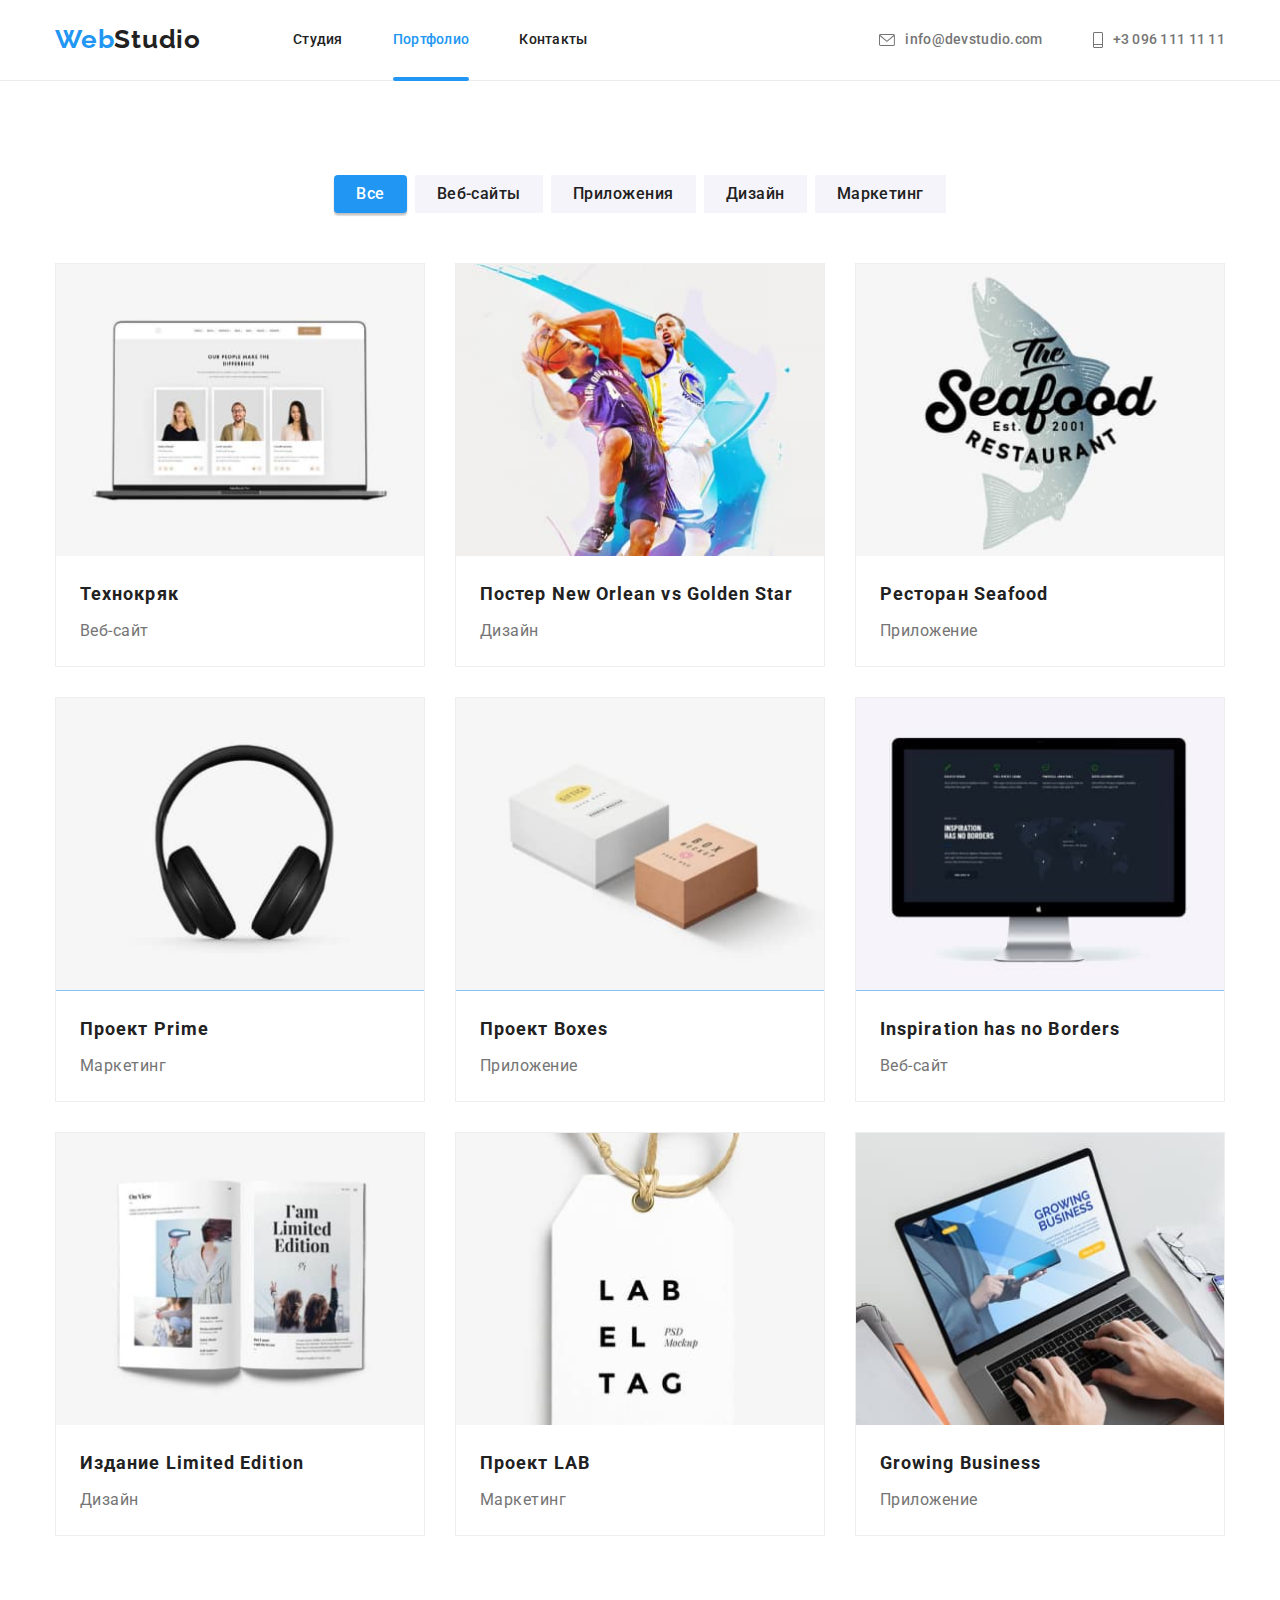
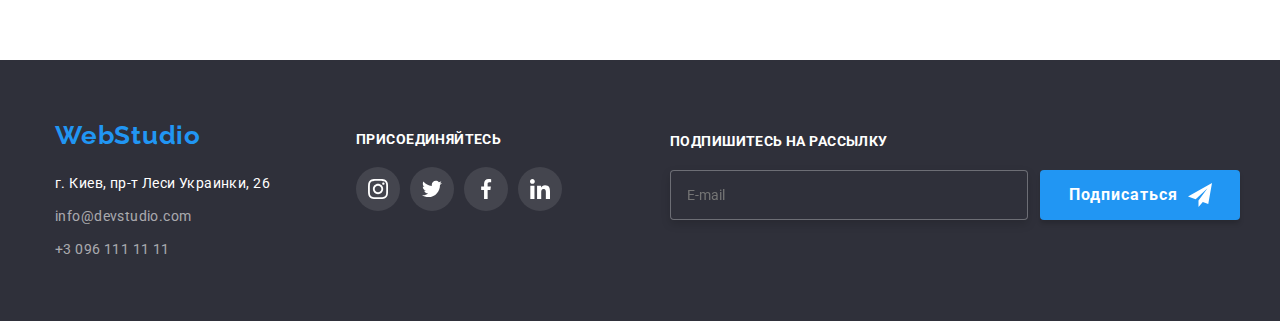
==== portfolio.html @ 8d097e96 "правки дз" ====
<!DOCTYPE html>
<html lang="ru">
  <head>
    <meta charset="UTF-8" />
    <meta name="viewport" content="width=device-width, initial-scale=1.0" />
    <title>Document</title>
    <link rel="stylesheet" href="./css/main.min.css" />
    <link
      rel="stylesheet"
      href="https://cdnjs.cloudflare.com/ajax/libs/modern-normalize/1.0.0/modern-normalize.min.css"
    />
    <link rel="preconnect" href="https://fonts.gstatic.com" />
    <link
      href="https://fonts.googleapis.com/css2?family=Raleway:wght@700&family=Roboto:wght@400;500;700;900&display=swap"
      rel="stylesheet"
    />
  </head>

  <body>
    <header class="header-portfolio">
      <div class="container">
        <nav class="navigation-portfolio">
          <a href="#" class="logo">Web<span class="logo-list">Studio</span></a>
          <ul class="main-nav">
            <li class="navigation-list"><a href="./index.html" class="link">Студия</a></li>
            <li class="navigation-list">
              <a href="#" class="link-current link current">Портфолио</a>
            </li>
            <li class="navigation-list"><a href="#" class="link">Контакты</a></li>
          </ul>
        </nav>
        <ul class="address-nav">
          <li class="address-list">
            <a href="mailto:info@example.com" class="mail-link link"
              ><svg class="icon-mail">
                <use href="./images/sprite.svg#icon-mail"></use>
              </svg>
              info@devstudio.com
            </a>
          </li>
          <li>
            <a href="tel:+380991111111" class="nav-link link"
              ><svg class="icon-telefon">
                <use href="./images/sprite.svg#icon-telefon"></use>
              </svg>
              +3 096 111 11 11</a
            >
          </li>
        </ul>
      </div>
    </header>
    <main>
      <section class="menu">
        <div class="container">
          <h1 hidden>навигация</h1>
          <ul class="part">
            <li class="projects-list">
              <button type="button" class="button button-active">Все</button>
            </li>
            <li class="projects-list">
              <button type="button" class="button">Веб-сайты</button>
            </li>
            <li class="projects-list">
              <button type="button" class="button">Приложения</button>
            </li>
            <li class="projects-list">
              <button type="button" class="button">Дизайн</button>
            </li>
            <li class="projects-list">
              <button type="button" class="button">Маркетинг</button>
            </li>
          </ul>
          <h2 hidden>Галерея работ</h2>
          <ul class="list portfolio-items">
            <li class="portfolio-element">
              <a href="#" class="link">
                <div class="project-photo-wrapper">
                  <img src="./images/portfolio/img1.jpg" alt="laptop" width="368" />
                  <div class="overlay">
                    <p class="overlay-title">
                      Технокряк это современная площадка распространения коронавируса. Компании
                      используют эту платформу для цифрового шпионажа и атак на защищённые сервера
                      конкурентов.
                    </p>
                  </div>
                </div>
                <div class="portfolio-cards">
                  <h3 class="menu-title">Технокряк</h3>
                  <p class="text-item">Веб-сайт</p>
                </div>
              </a>
            </li>
            <li class="portfolio-element">
              <a href="#" class="link">
                <div class="project-photo-wrapper">
                  <img src="./images/portfolio/img2.jpg" alt="poster" width="368" />
                  <div class="overlay">
                    <p class="overlay-title">
                      Технокряк это современная площадка распространения коронавируса. Компании
                      используют эту платформу для цифрового шпионажа и атак на защищённые сервера
                      конкурентов.
                    </p>
                  </div>
                </div>
                <div class="portfolio-cards">
                  <h3 class="menu-title">Постер New Orlean vs Golden Star</h3>
                  <p class="text-item">Дизайн</p>
                </div>
              </a>
            </li>
            <li class="portfolio-element">
              <a href="#" class="link">
                <div class="project-photo-wrapper">
                  <img src="./images/portfolio/img3.jpg" alt="restaurant" width="368" />
                  <div class="overlay">
                    <p class="overlay-title">
                      Технокряк это современная площадка распространения коронавируса. Компании
                      используют эту платформу для цифрового шпионажа и атак на защищённые сервера
                      конкурентов.
                    </p>
                  </div>
                </div>
                <div class="portfolio-cards">
                  <h3 class="menu-title">Ресторан Seafood</h3>
                  <p class="text-item">Приложение</p>
                </div>
              </a>
            </li>
            <li class="portfolio-element">
              <a href="#" class="link">
                <div class="project-photo-wrapper">
                  <img src="./images/portfolio/img4.jpg" alt="headphones" width="368" />
                  <div class="overlay">
                    <p class="overlay-title">
                      Технокряк это современная площадка распространения коронавируса. Компании
                      используют эту платформу для цифрового шпионажа и атак на защищённые сервера
                      конкурентов.
                    </p>
                  </div>
                </div>
                <div class="portfolio-cards">
                  <h3 class="menu-title">Проект Prime</h3>
                  <p class="text-item">Маркетинг</p>
                </div>
              </a>
            </li>
            <li class="portfolio-element">
              <a href="#" class="link">
                <div class="project-photo-wrapper">
                  <img src="./images/portfolio/img5.jpg" alt="packaging" width="368" />
                  <div class="overlay">
                    <p class="overlay-title">
                      Технокряк это современная площадка распространения коронавируса. Компании
                      используют эту платформу для цифрового шпионажа и атак на защищённые сервера
                      конкурентов.
                    </p>
                  </div>
                </div>
                <div class="portfolio-cards">
                  <h3 class="menu-title">Проект Boxes</h3>
                  <p class="text-item">Приложение</p>
                </div>
              </a>
            </li>
            <li class="portfolio-element">
              <a href="#" class="link">
                <div class="project-photo-wrapper">
                  <img src="./images/portfolio/img6.jpg" alt="monitor" width="368" />
                  <div class="overlay">
                    <p class="overlay-title">
                      Технокряк это современная площадка распространения коронавируса. Компании
                      используют эту платформу для цифрового шпионажа и атак на защищённые сервера
                      конкурентов.
                    </p>
                  </div>
                </div>
                <div class="portfolio-cards">
                  <h3 class="menu-title">Inspiration has no Borders</h3>
                  <p class="text-item">Веб-сайт</p>
                </div>
              </a>
            </li>
            <li class="portfolio-element">
              <a href="#" class="link">
                <div class="project-photo-wrapper">
                  <img src="./images/portfolio/img7.jpg" alt="Publication" width="368" />
                  <div class="overlay">
                    <p class="overlay-title">
                      Технокряк это современная площадка распространения коронавируса. Компании
                      используют эту платформу для цифрового шпионажа и атак на защищённые сервера
                      конкурентов.
                    </p>
                  </div>
                </div>
                <div class="portfolio-cards">
                  <h3 class="menu-title">Издание Limited Edition</h3>
                  <p class="text-item">Дизайн</p>
                </div>
              </a>
            </li>
            <li class="portfolio-element">
              <a href="#" class="link">
                <div class="project-photo-wrapper">
                  <img src="./images/portfolio/img8.jpg" alt="project" width="368" />
                  <div class="overlay">
                    <p class="overlay-title">
                      Технокряк это современная площадка распространения коронавируса. Компании
                      используют эту платформу для цифрового шпионажа и атак на защищённые сервера
                      конкурентов.
                    </p>
                  </div>
                </div>
                <div class="portfolio-cards">
                  <h3 class="menu-title">Проект LAB</h3>
                  <p class="text-item">Маркетинг</p>
                </div>
              </a>
            </li>
            <li class="portfolio-element">
              <a href="#" class="link">
                <div class="project-photo-wrapper">
                  <img src="./images/portfolio/img9.jpg" alt="tablet" width="368" />
                  <div class="overlay">
                    <p class="overlay-title">
                      Технокряк это современная площадка распространения коронавируса. Компании
                      используют эту платформу для цифрового шпионажа и атак на защищённые сервера
                      конкурентов.
                    </p>
                  </div>
                </div>
                <div class="portfolio-cards">
                  <h3 class="menu-title">Growing Business</h3>
                  <p class="text-item">Приложение</p>
                </div>
              </a>
            </li>
          </ul>
        </div>
      </section>
    </main>
    <footer class="footer">
      <div class="container footer-container">
        <div class="footer-wrapper">
          <a href="#" class="footer-logo">Web<span class="logo-item">Studio</span> </a>
          <address>
            <ul class="address">
              <li class="item-address">
                <a href="#" class="address-link">г. Киев, пр-т Леси Украинки, 26</a>
              </li>
              <li class="item-address">
                <a href="mailto:info@example.com" class="link footer-link">info@devstudio.com</a>
              </li>
              <li>
                <a href="tel:+380991111111" class="tel-link link">+3 096 111 11 11</a>
              </li>
            </ul>
          </address>
        </div>
        <div class="footer-join">
          <p class="title">присоединяйтесь</p>
          <ul class="footer-social-links-list">
            <li class="footer-social-links-item">
              <a href="#" class="footer-social-link"
                ><svg class="svg-icon-link">
                  <use href="./images/sprite.svg#icon-instagram"></use>
                </svg>
              </a>
            </li>
            <li class="footer-social-links-item">
              <a href="#" class="footer-social-link"
                ><svg class="svg-icon-link">
                  <use href="./images/sprite.svg#icon-twitter"></use>
                </svg>
              </a>
            </li>
            <li class="footer-social-links-item">
              <a href="#" class="footer-social-link"
                ><svg class="svg-icon-link">
                  <use href="./images/sprite.svg#icon-facebook"></use>
                </svg>
              </a>
            </li>
            <li class="footer-social-links-item">
              <a href="#" class="footer-social-link"
                ><svg class="svg-icon-link">
                  <use href="./images/sprite.svg#icon-linkedin"></use>
                </svg>
              </a>
            </li>
          </ul>
        </div>
        <div class="subscription">
          <p class="subscription-text">Подпишитесь на рассылку</p>
          <form class="subscription-form">
            <input class="subscription-input" type="" name="" placeholder="E-mail" />
            <button class="subscription-button" type="submit">Подписаться</button>
          </form>
        </div>
      </div>
    </footer>
  </body>
</html>
---- css/main.min.css ----
:root{--primary-text-color: #757575;--secondary-text-color: #212121;--main-background-color: #ffffff;--secondary-background-color: #2f303a;--accent-color: #2196f3;--secondary-accent-color: rgba(255, 255, 255, 0.6);--background-color: #f5f4fa;--border-header: #ececec;--border-portfolio: #eeeeee;--cubic: cubic-bezier(0.4, 0, 0.2, 1)}.body{background-color:var(--main-background-color);color:var(--primary-text-color);font-family:Roboto, sans-serif}h1,h2,h3,h4,h5,h6{font-family:Roboto, sans-serif}h1,h2,h3,h4,h5,h6,p{margin:0}ul{list-style:none}ul,ol{margin:0;padding:0}img{display:block}a{text-decoration:none}a,button{cursor:pointer}.header{border-bottom:1px solid var(--border-header)}.header-portfolio{border-bottom:1px solid var(--border-header)}textarea{resize:none}.container{width:1200px;padding-left:15px;padding-right:15px;text-align:center;margin:0 auto}.header{display:block}.logo{color:var(--accent-color);font-family:Raleway, sans-serif;font-style:normal;font-weight:700;font-size:26px;line-height:1.2;letter-spacing:0.03em}.logo{margin-right:92px;padding-top:24px;padding-bottom:24px}.logo-list{color:var(--secondary-text-color)}.logo-list-item{color:var(--main-background-color)}.navigation-list .link{position:relative}.link-current::after{display:block;position:absolute;content:"";width:100%;height:4px;bottom:-1px;left:0;border-radius:2px;background-color:var(--accent-color);transition:background-color 250ms var(--cubic)}.site-nav,.main-nav,.navigation,.navigation-portfolio,.header .container,.header-portfolio .container{display:flex;align-items:center}.nav-link{display:flex;align-items:center;padding-top:32px;padding-bottom:32px}.navigation-list{display:flex;align-items:center}.navigation-list:not(:last-child){margin-right:50px}.address-list{margin-right:50px}.mail-link{display:flex;align-items:center;padding-top:32px;padding-bottom:32px}.icon-mail{width:16px;height:12px;margin-right:10px;fill:currentColor}.icon-telefon{align-items:flex-start;width:10px;height:16px;margin-right:10px;fill:currentColor}.site-nav .link{display:block;color:var(--secondary-text-color);font-family:Roboto, sans-serif;font-style:normal;font-weight:500;font-size:14px;line-height:1.14;letter-spacing:0.02em;padding-top:32px;padding-bottom:32px;transition:color 250ms var(--cubic)}.site-nav .link:hover,.site-nav .link:focus,.site-nav .link.current{color:var(--accent-color)}.navigation-list{height:16px}.address-nav{display:flex;align-items:center;margin-left:auto}.address-nav .link{color:var(--primary-text-color);font-family:Roboto, sans-serif;font-style:normal;font-weight:500;font-size:14px;line-height:1.14;letter-spacing:0.02em;transition:color 250ms var(--cubic)}.address-nav .link:hover,.address-nav .link:focus{color:var(--accent-color)}.main-nav .link{display:block;color:var(--secondary-text-color);font-family:Roboto, sans-serif;font-style:normal;font-weight:500;font-size:14px;line-height:1.14;letter-spacing:0.02em;padding-top:32px;padding-bottom:32px;transition:color 250ms var(--cubic)}.main-nav .link:hover,.main-nav .link:focus,.main-nav .link.current{color:var(--accent-color)}.hero{background-color:var(--secondary-background-color);background-image:linear-gradient(rgba(47,48,58,0.4), rgba(47,48,58,0.4)),url("../images/foto4.jpg");background-position:center;max-width:1600px;text-align:center;margin-left:auto;margin-right:auto;padding-top:200px;padding-bottom:200px}.hero-container{min-width:696px;margin-left:auto;margin-right:auto}.hero-title{color:var(--main-background-color);font-family:Roboto, sans-serif;font-style:normal;width:696px;height:120px;font-weight:900;font-size:44px;line-height:1.36;text-align:center;letter-spacing:0.06em;text-transform:uppercase;margin-top:0;margin-bottom:30px;margin-left:auto;margin-right:auto}.hero-button{background-color:var(--accent-color);color:var(--main-background-color);cursor:pointer;font-family:Roboto, sans-serif;font-style:normal;font-weight:700;font-size:16px;line-height:1.87;border-radius:4px;border-color:transparent;text-align:center;letter-spacing:0.06em;min-width:200px;padding:10px 32px}.hero-button:focus,.hero-button:hover{box-shadow:0px 4px 4px rgba(0,0,0,0.15);border-radius:4px}.backdrop{position:fixed;top:0;left:0;width:100%;height:100%;background-color:rgba(0,0,0,0.2);opacity:1;transition:opacity 250ms var(--cubic)}.backdrop.is-hidden{opacity:0;pointer-events:none}.backdrop.is-hidden.modal{transform:translate(-50%, -50%) scale(1.3)}.modal{padding:40px;position:absolute;top:50%;left:50%;transform:translate(-50%, -50%);min-width:528px;min-height:581px;background:var(--main-background-color);box-shadow:0px 1px 3px rgba(0,0,0,0.12),0px 1px 1px rgba(0,0,0,0.14),0px 2px 1px rgba(0,0,0,0.2);border-radius:4px}.modal-close{position:absolute;top:8px;right:8px;display:flex;align-items:center;justify-content:center;width:30px;height:30px;padding:0;background:var(--main-background-color);border-radius:50%;border:1px solid rgba(0,0,0,0.1);cursor:pointer;color:#000000}.icon-close{font-size:11px;height:100%;fill:currentColor;transition-duration:250ms;transition-timing-function:var(--cubic)}.icon-close:hover,.icon-close:focus{fill:var(--accent-color)}.section{background-color:var(--main-background-color)}.container-title{display:flex;text-align:left}.container-title>li:not(:last-child){margin-right:30px}.section-work{color:var(--secondary-text-color);font-family:Roboto, sans-serif;font-style:normal;font-weight:700;font-size:36px;line-height:1.16;text-align:center;letter-spacing:0.03em;padding-top:94px;padding-bottom:94px}.container-list-item::before{display:block;content:"";background-repeat:no-repeat;background-position:center;background-size:contain;border-radius:4px;height:120px;margin-bottom:30px;background-color:#f5f4fa}.icon-antenna::before{background-image:url("../images/svg-images/antenna.svg");background-size:70px 70px}.icon-clock::before{background-image:url("../images/svg-images/clock.svg");background-size:70px 70px}.icon-laptop::before{background-image:url("../images/svg-images/laptop.svg");background-size:70px 70px}.icon-astronaut::before{background-image:url("../images/svg-images/astronaut.svg");background-size:70px 70px}.section-title{color:var(--secondary-text-color);font-family:Roboto, sans-serif;font-style:normal;font-weight:700;font-size:14px;line-height:1.15;letter-spacing:0.03em;text-transform:uppercase;margin-bottom:10px;width:270px}.section-text{color:var(--primary-text-color);font-family:Roboto, sans-serif;font-style:normal;font-weight:400;font-size:14px;line-height:1.72;letter-spacing:0.03em;width:270px}.section-images{padding-bottom:94px}.images-title{color:var(--secondary-text-color);font-family:Roboto, sans-serif;font-style:normal;font-weight:700;font-size:36px;line-height:1.2;text-align:center;letter-spacing:0.03em;margin-bottom:50px}.wrapper-pictures{position:relative}.wrapper-list{display:flex;position:absolute;justify-content:center;align-items:center;bottom:0;left:0;width:100%;height:70px;background-color:rgba(47,48,58,0.8)}.wrapper-text{font-weight:700;font-size:14px;line-height:1.14;letter-spacing:0.03em;text-transform:uppercase;color:var(--main-background-color)}.section-team{background-color:var(--background-color);padding-top:94px;padding-bottom:94px}.cards{padding-top:30px;padding-bottom:30px;padding-left:30px;padding-right:30px;background-color:var(--main-background-color)}.social-links-list{display:flex;justify-content:center;flex-wrap:wrap;margin-right:-10px}.social-links-item{margin-right:10px;width:44px;height:44px}.social-link{display:flex;justify-content:center;align-items:center;width:100%;height:100%;border-radius:50%;transition:background-color 250ms var(--cubic),fill 250ms var(--cubic),color 250ms var(--cubic)}.section-team .social-link{fill:#afb1b8;background-color:var(--main-background-color)}.svg-icon-link{width:20px;height:20px}.social-link:focus,.social-link:hover{fill:white;background-color:var(--accent-color)}.container-list,.container-list-team{display:flex}.container-list>li:not(:last-child){margin-right:30px}.section-name{color:var(--secondary-text-color);font-family:Roboto, sans-serif;font-style:normal;font-weight:500;font-size:16px;line-height:1.18;letter-spacing:0.03em;margin-top:0;margin-bottom:10px}.specialisation{color:var(--primary-text-color);font-family:Roboto, sans-serif;font-style:normal;font-weight:400;font-size:16px;line-height:1.19;letter-spacing:0.03em;margin-bottom:16px}.team-items{box-shadow:0 1px 3px rgba(0,0,0,0.12),0 1px 1px rgba(0,0,0,0.14),0 2px 1px rgba(0,0,0,0.2);border-radius:0 0 6px 6px;background-color:var(--title-color)}.team-items:not(:last-child){margin-right:30px}.team-foto{display:block}.customers{display:block;padding:94px 0}.clients-container{width:1200px;margin:0 auto;padding:0 15px;text-align:center}.clients{display:flex;margin-right:calc(-1 * 30px);align-items:center;justify-content:center}.clients-item{display:flex;align-items:center;width:calc(100% / 6 - 30px);margin-right:30px;color:var(--primary-text-color);width:170px;height:90px}.clients-icon-link{display:flex;justify-content:center;align-items:center;width:100%;height:100%;color:#afb1b8;border:1px solid #afb1b8;border-radius:4px;fill:currentColor;transition:color 250ms var(--cubic),border 250ms var(--cubic)}.clients-icon-link:hover,.clients-icon-link:focus{color:var(--accent-color);border:1px solid var(--accent-color)}.clients-icon-ya-co{width:44px;height:49px}.clients-icon-COMPANY{width:40px;height:52px}.clients-icon-company{width:41px;height:42px}.clients-icon-foster-peters{width:79px;height:42px}.clients-icon-brand{width:59px;height:47px}.clients-icon-tag-line{width:88px;height:45px}.footer{background-color:var(--secondary-background-color);color:var(--main-background-color);font-family:Roboto, sans-serif;font-style:normal;font-weight:400;font-size:14px;line-height:1.72;letter-spacing:0.03em;padding-top:60px;padding-bottom:60px}.footer-container{position:relative;display:flex;align-items:baseline}.footer-logo{color:var(--accent-color);font-family:Raleway, sans-serif;font-style:normal;font-weight:700;font-size:26px;line-height:1.2;letter-spacing:0.03em}.footer-wrapper{width:231px;margin-right:70px;text-align:left}.footer-logo{display:inline-block;margin-bottom:20px}.item-address{margin-bottom:9px}.address{display:block}.address .link{color:var(--secondary-accent-color);font-family:Roboto, sans-serif;font-style:normal;font-weight:400;font-size:14px;line-height:1.72;letter-spacing:0.03em;transition:color 250ms var(--cubic)}.address .link:hover,.address .link:focus{color:var(--accent-color)}.address-link{color:var(--main-background-color);font-family:Roboto, sans-serif;font-style:normal;font-weight:400;font-size:14px;line-height:1.72;letter-spacing:0.03em;margin-bottom:9px;transition:color 250ms var(--cubic)}.address-link:hover,.address-link:focus{color:var(--accent-color)}.footer-join{width:206px;height:80px;display:block;text-align:left}.title{font-family:Roboto;font-style:normal;font-weight:700;font-size:14px;line-height:1.15;letter-spacing:0.03em;text-transform:uppercase;margin-bottom:20px}.footer-social-links-list{display:flex;justify-content:center;flex-wrap:wrap;margin-right:-10px}.footer-social-links-item{width:44px;height:44px;margin-right:10px}.footer-social-link{display:flex;justify-content:center;align-items:center;width:100%;height:100%;border-radius:50%;fill:white;background:rgba(255,255,255,0.1);transition:background-color 250ms var(--cubic),fill 250ms var(--cubic),color 250ms var(--cubic)}.footer-social-link:focus,.footer-social-link:hover{background:var(--accent-color)}.form{width:448px;height:342px;margin-left:auto;margin-right:auto}.form-data{font-family:Roboto;font-style:normal;font-weight:700;font-size:20px;line-height:1.15;text-align:center;letter-spacing:0.03em;margin-top:0px;margin-bottom:12px}.form-field{display:block;position:relative;margin-bottom:10px;display:flex;flex-direction:column}.form-field label{font-family:Roboto;font-style:normal;font-weight:400;font-size:12px;line-height:1.17;letter-spacing:0.01em;margin-bottom:4px}.form-field input{width:448px;height:40px;border:1px solid rgba(33,33,33,0.2);box-sizing:border-box;border-radius:4px;align-items:center;padding:1px 2px 1px 42px;transition-duration:250ms;transition-timing-function:var(--cubic)}.form-field textarea{width:448px;height:120px;padding:12px 16px;border:1px solid rgba(33,33,33,0.2);box-sizing:border-box;border-radius:4px;transition-duration:250ms;transition-timing-function:var(--cubic)}.form-comment{margin-bottom:20px}.form-icon{display:block;position:absolute;left:12px;bottom:11px;fill:var(--secondary-text-color);transition-duration:250ms;transition-timing-function:var(--cubic)}.form-input:focus ~ .form-icon{fill:var(--accent-color)}.form-input:focus{box-sizing:border-box;border-radius:4px;outline:none;border-color:var(--accent-color)}.textarea:focus{outline:none;border-color:var(--accent-color);box-sizing:border-box;border-radius:4px}.checkbox{display:flex;align-items:center;justify-content:center;margin-bottom:30px;font-family:Roboto;font-style:normal;font-weight:normal;font-size:14px;line-height:1.72;letter-spacing:0.03em}.checkbox input{margin-right:8px;position:absolute;clip:rect(1px, 1px, 1px, 1px);padding:0;border:0;height:1px;width:1px;overflow:hidden}.placeholder{font-family:Roboto;font-style:normal;font-weight:400;font-size:12px;line-height:1.17;letter-spacing:0.01em;color:rgba(117,117,117,0.5)}.submitting-form{display:block;margin:0 auto;align-items:center;text-align:center;width:200px;height:50px;font-family:Roboto;font-style:normal;font-weight:700;font-size:16px;line-height:1.9;letter-spacing:0.06em;color:var(--main-background-color);background:var(--accent-color);box-shadow:0px 4px 4px rgba(0,0,0,0.15);border-radius:4px;border:none}.checkbox-accent{text-decoration-line:underline;text-decoration-skip-ink:none;color:var(--accent-color)}.label{display:block;align-items:center}.checkbox-icon{display:inline-block;width:16px;height:15px;margin-right:7px;border:2px solid var(--secondary-text-color);border-radius:2px;transition-duration:250ms;transition-timing-function:var(--cubic)}.checkbox-icon:hover{border:2px solid var(--accent-color)}.checkbox-input:checked+.checkbox-icon{background-color:var(--accent-color);background-image:url(../images/check.svg);border:2px solid var(--accent-color);background-size:contain;background-origin:border-box;transition-duration:250ms;transition-timing-function:var(--cubic)}.checkbox-input:checked+.checkbox-icon ~ .label{display:inline-flex;align-items:center}.checkbox-text{font-family:Roboto;font-style:normal;font-weight:400;font-size:14px;line-height:1.71;letter-spacing:0.03em;color:var(--secondary-text-color)}.subscription{position:absolute;align-items:baseline;text-align:left;top:0;right:0}.subscription-form{display:flex}.subscription-text{margin-top:14px;margin-bottom:20px;font-size:14px;font-weight:700;line-height:1.14;letter-spacing:0.03em;text-transform:uppercase;color:var(--main-background-color)}.subscription-input{width:358px;padding:15px 16px;border:1px solid rgba(255,255,255,0.3);box-sizing:border-box;filter:drop-shadow(0px 4px 4px rgba(0,0,0,0.15));border-radius:4px;background:var(--secondary-background-color);margin-right:12px;outline:none;color:var(--secondary-accent-color)}.subscription-button{display:flex;align-items:center;justify-content:center;min-width:200px;height:50px;padding:10px 28px 10px 29px;background:var(--accent-color);box-shadow:0px 4px 4px rgba(0,0,0,0.15);border-radius:4px;border-style:none;cursor:pointer;outline:transparent;font-family:inherit;font-weight:700;font-size:16px;line-height:1.87;letter-spacing:0.06em;color:var(--main-background-color);transition:background 250ms var(--cubic)}.subscription-button::after{display:inline-block;content:"";margin-left:10px;width:24px;height:24px;background-image:url(../images/send.svg);background-repeat:no-repeat;background-position:center;background-size:cover}:root{--primary-text-color: #757575;--secondary-text-color: #212121;--main-background-color: #ffffff;--secondary-background-color: #2f303a;--accent-color: #2196f3;--secondary-accent-color: rgba(255, 255, 255, 0.6);--background-color: #f5f4fa;--border-header: #ececec;--border-portfolio: #eeeeee;--cubic: cubic-bezier(0.4, 0, 0.2, 1)}.body{background-color:var(--main-background-color);color:var(--primary-text-color);font-family:Roboto, sans-serif}h1,h2,h3,h4,h5,h6{font-family:Roboto, sans-serif}h1,h2,h3,h4,h5,h6,p{margin:0}ul{list-style:none}ul,ol{margin:0;padding:0}img{display:block}a{text-decoration:none}a,button{cursor:pointer}.header{border-bottom:1px solid var(--border-header)}.header-portfolio{border-bottom:1px solid var(--border-header)}textarea{resize:none}.container{width:1200px;padding-left:15px;padding-right:15px;text-align:center;margin:0 auto}.header{display:block}.logo{color:var(--accent-color);font-family:Raleway, sans-serif;font-style:normal;font-weight:700;font-size:26px;line-height:1.2;letter-spacing:0.03em}.logo{margin-right:92px;padding-top:24px;padding-bottom:24px}.logo-list{color:var(--secondary-text-color)}.logo-list-item{color:var(--main-background-color)}.navigation-list .link{position:relative}.link-current::after{display:block;position:absolute;content:"";width:100%;height:4px;bottom:-1px;left:0;border-radius:2px;background-color:var(--accent-color);transition:background-color 250ms var(--cubic)}.site-nav,.main-nav,.navigation,.navigation-portfolio,.header .container,.header-portfolio .container{display:flex;align-items:center}.nav-link{display:flex;align-items:center;padding-top:32px;padding-bottom:32px}.navigation-list{display:flex;align-items:center}.navigation-list:not(:last-child){margin-right:50px}.address-list{margin-right:50px}.mail-link{display:flex;align-items:center;padding-top:32px;padding-bottom:32px}.icon-mail{width:16px;height:12px;margin-right:10px;fill:currentColor}.icon-telefon{align-items:flex-start;width:10px;height:16px;margin-right:10px;fill:currentColor}.site-nav .link{display:block;color:var(--secondary-text-color);font-family:Roboto, sans-serif;font-style:normal;font-weight:500;font-size:14px;line-height:1.14;letter-spacing:0.02em;padding-top:32px;padding-bottom:32px;transition:color 250ms var(--cubic)}.site-nav .link:hover,.site-nav .link:focus,.site-nav .link.current{color:var(--accent-color)}.navigation-list{height:16px}.address-nav{display:flex;align-items:center;margin-left:auto}.address-nav .link{color:var(--primary-text-color);font-family:Roboto, sans-serif;font-style:normal;font-weight:500;font-size:14px;line-height:1.14;letter-spacing:0.02em;transition:color 250ms var(--cubic)}.address-nav .link:hover,.address-nav .link:focus{color:var(--accent-color)}.main-nav .link{display:block;color:var(--secondary-text-color);font-family:Roboto, sans-serif;font-style:normal;font-weight:500;font-size:14px;line-height:1.14;letter-spacing:0.02em;padding-top:32px;padding-bottom:32px;transition:color 250ms var(--cubic)}.main-nav .link:hover,.main-nav .link:focus,.main-nav .link.current{color:var(--accent-color)}.section-team{background-color:var(--background-color);padding-top:94px;padding-bottom:94px}.cards{padding-top:30px;padding-bottom:30px;padding-left:30px;padding-right:30px;background-color:var(--main-background-color)}.social-links-list{display:flex;justify-content:center;flex-wrap:wrap;margin-right:-10px}.social-links-item{margin-right:10px;width:44px;height:44px}.social-link{display:flex;justify-content:center;align-items:center;width:100%;height:100%;border-radius:50%;transition:background-color 250ms var(--cubic),fill 250ms var(--cubic),color 250ms var(--cubic)}.section-team .social-link{fill:#afb1b8;background-color:var(--main-background-color)}.svg-icon-link{width:20px;height:20px}.social-link:focus,.social-link:hover{fill:white;background-color:var(--accent-color)}.container-list,.container-list-team{display:flex}.container-list>li:not(:last-child){margin-right:30px}.section-name{color:var(--secondary-text-color);font-family:Roboto, sans-serif;font-style:normal;font-weight:500;font-size:16px;line-height:1.18;letter-spacing:0.03em;margin-top:0;margin-bottom:10px}.specialisation{color:var(--primary-text-color);font-family:Roboto, sans-serif;font-style:normal;font-weight:400;font-size:16px;line-height:1.19;letter-spacing:0.03em;margin-bottom:16px}.team-items{box-shadow:0 1px 3px rgba(0,0,0,0.12),0 1px 1px rgba(0,0,0,0.14),0 2px 1px rgba(0,0,0,0.2);border-radius:0 0 6px 6px;background-color:var(--title-color)}.team-items:not(:last-child){margin-right:30px}.team-foto{display:block}.menu{padding-top:94px;padding-bottom:94px}.part{display:flex;justify-content:center;margin-bottom:50px}.part .button{background-color:var(--background-color);color:var(--secondary-text-color);cursor:pointer;font-family:Roboto, sans-serif;font-style:normal;font-weight:500;font-size:16px;line-height:1.62;text-align:center;letter-spacing:0.03em;border:0;padding:6px 22px;align-items:center;height:38px;display:inline-block;transition:color 250ms var(--cubic),background-color 250ms var(--cubic),box-shadow 250ms var(--cubic)}.part .button:hover,.part .button:focus{background-color:var(--accent-color);color:var(--main-background-color);border-radius:4px;box-shadow:0px 3px 1px rgba(0,0,0,0.1),0px 1px 2px rgba(0,0,0,0.08),0px 2px 2px rgba(0,0,0,0.12)}.projects-list>.button-active{color:var(--main-background-color);background-color:var(--accent-color);box-shadow:0px 3px 1px rgba(0,0,0,0.1),0px 1px 2px rgba(0,0,0,0.08),0px 2px 2px rgba(0,0,0,0.12);border-radius:4px}.projects-list:not(:last-child){margin-right:8px}.projects-list:not(:last-child):hover,.projects-list:not(:last-child):focus{box-shadow:0px 1px 1px rgba(0,0,0,0.12),0px 4px 4px rgba(0,0,0,0.06),1px 4px 6px rgba(0,0,0,0.16)}.portfolio-items{display:flex;flex-wrap:wrap}.portfolio-element{margin-right:30px;margin-bottom:30px;width:calc((100% - (2 * 30px)) / 3);border:1px solid var(--border-portfolio);position:relative}.portfolio-element:nth-child(3n){margin-right:0}.portfolio-element>.link{display:block}.portfolio-element>.link:hover,.portfolio-element>.link:focus{box-shadow:0px 1px 1px rgba(0,0,0,0.12),0px 4px 4px rgba(0,0,0,0.06),1px 4px 6px rgba(0,0,0,0.16)}.link{transition:color 250ms var(--cubic)}.portfolio-cards{text-align:left;padding:20px 24px}.menu-title{color:var(--secondary-text-color);font-family:Roboto, sans-serif;font-style:normal;font-weight:700;font-size:18px;line-height:2;letter-spacing:0.06em;margin-bottom:4px}.text-item{color:var(--primary-text-color);font-family:Roboto, sans-serif;font-style:normal;font-weight:400;font-size:16px;line-height:1.87;letter-spacing:0.03em}.project-photo-wrapper{position:relative;overflow:hidden}.overlay{position:absolute;bottom:0;left:0;width:100%;height:100%;margin:0;background:rgba(33,150,243,0.9);padding:63px 24px;transform:translateY(100%);transition:transform 250ms var(--cubic)}.overlay-title{align-items:center;font-family:Roboto;font-style:normal;font-weight:400;font-size:18px;line-height:1.56;letter-spacing:0.03em;color:var(--main-background-color);text-align:left}.portfolio-element>.link:hover .overlay,.portfolio-element>.link:focus .overlay{transform:translateY(0)}.footer{background-color:var(--secondary-background-color);color:var(--main-background-color);font-family:Roboto, sans-serif;font-style:normal;font-weight:400;font-size:14px;line-height:1.72;letter-spacing:0.03em;padding-top:60px;padding-bottom:60px}.footer-container{position:relative;display:flex;align-items:baseline}.footer-logo{color:var(--accent-color);font-family:Raleway, sans-serif;font-style:normal;font-weight:700;font-size:26px;line-height:1.2;letter-spacing:0.03em}.footer-wrapper{width:231px;margin-right:70px;text-align:left}.footer-logo{display:inline-block;margin-bottom:20px}.item-address{margin-bottom:9px}.address{display:block}.address .link{color:var(--secondary-accent-color);font-family:Roboto, sans-serif;font-style:normal;font-weight:400;font-size:14px;line-height:1.72;letter-spacing:0.03em;transition:color 250ms var(--cubic)}.address .link:hover,.address .link:focus{color:var(--accent-color)}.address-link{color:var(--main-background-color);font-family:Roboto, sans-serif;font-style:normal;font-weight:400;font-size:14px;line-height:1.72;letter-spacing:0.03em;margin-bottom:9px;transition:color 250ms var(--cubic)}.address-link:hover,.address-link:focus{color:var(--accent-color)}.footer-join{width:206px;height:80px;display:block;text-align:left}.title{font-family:Roboto;font-style:normal;font-weight:700;font-size:14px;line-height:1.15;letter-spacing:0.03em;text-transform:uppercase;margin-bottom:20px}.footer-social-links-list{display:flex;justify-content:center;flex-wrap:wrap;margin-right:-10px}.footer-social-links-item{width:44px;height:44px;margin-right:10px}.footer-social-link{display:flex;justify-content:center;align-items:center;width:100%;height:100%;border-radius:50%;fill:white;background:rgba(255,255,255,0.1);transition:background-color 250ms var(--cubic),fill 250ms var(--cubic),color 250ms var(--cubic)}.footer-social-link:focus,.footer-social-link:hover{background:var(--accent-color)}.subscription{position:absolute;align-items:baseline;text-align:left;top:0;right:0}.subscription-form{display:flex}.subscription-text{margin-top:14px;margin-bottom:20px;font-size:14px;font-weight:700;line-height:1.14;letter-spacing:0.03em;text-transform:uppercase;color:var(--main-background-color)}.subscription-input{width:358px;padding:15px 16px;border:1px solid rgba(255,255,255,0.3);box-sizing:border-box;filter:drop-shadow(0px 4px 4px rgba(0,0,0,0.15));border-radius:4px;background:var(--secondary-background-color);margin-right:12px;outline:none;color:var(--secondary-accent-color)}.subscription-button{display:flex;align-items:center;justify-content:center;min-width:200px;height:50px;padding:10px 28px 10px 29px;background:var(--accent-color);box-shadow:0px 4px 4px rgba(0,0,0,0.15);border-radius:4px;border-style:none;cursor:pointer;outline:transparent;font-family:inherit;font-weight:700;font-size:16px;line-height:1.87;letter-spacing:0.06em;color:var(--main-background-color);transition:background 250ms var(--cubic)}.subscription-button::after{display:inline-block;content:"";margin-left:10px;width:24px;height:24px;background-image:url(../images/send.svg);background-repeat:no-repeat;background-position:center;background-size:cover}
/*# sourceMappingURL=main.min.css.map */
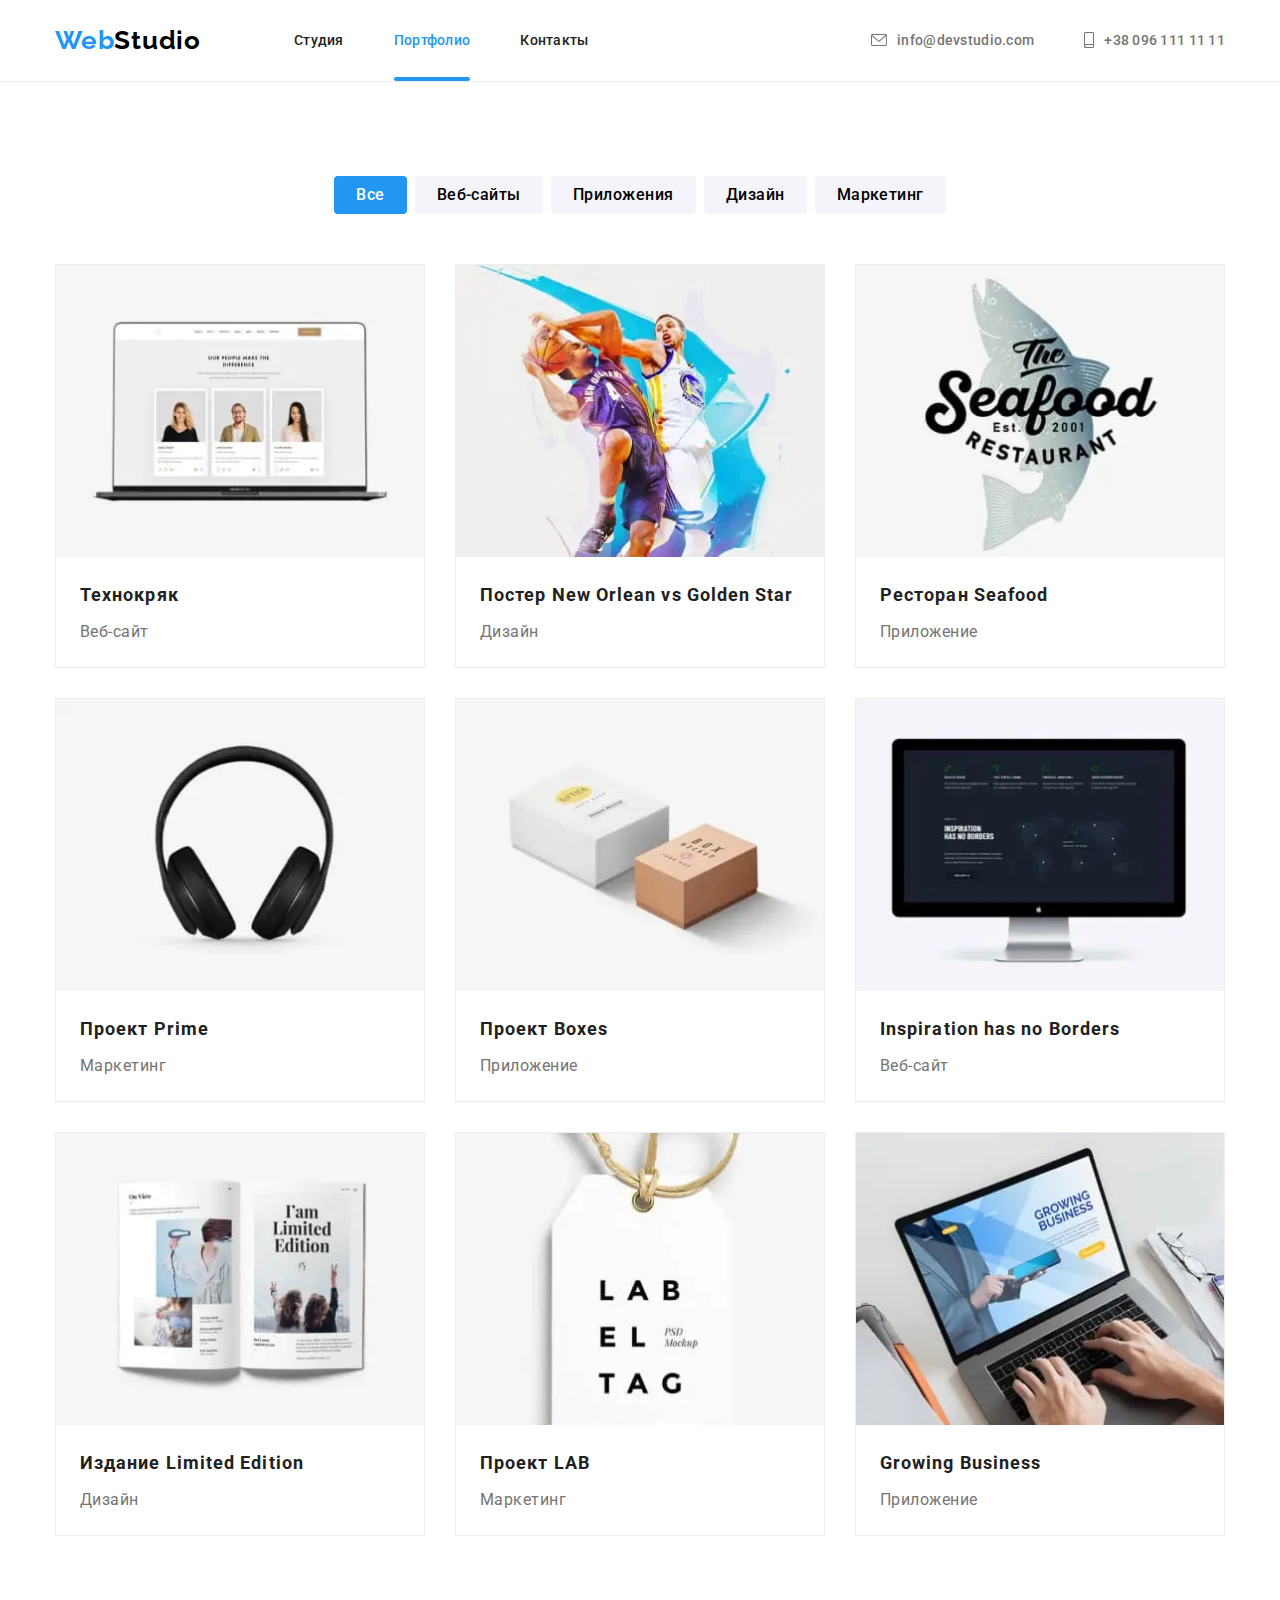
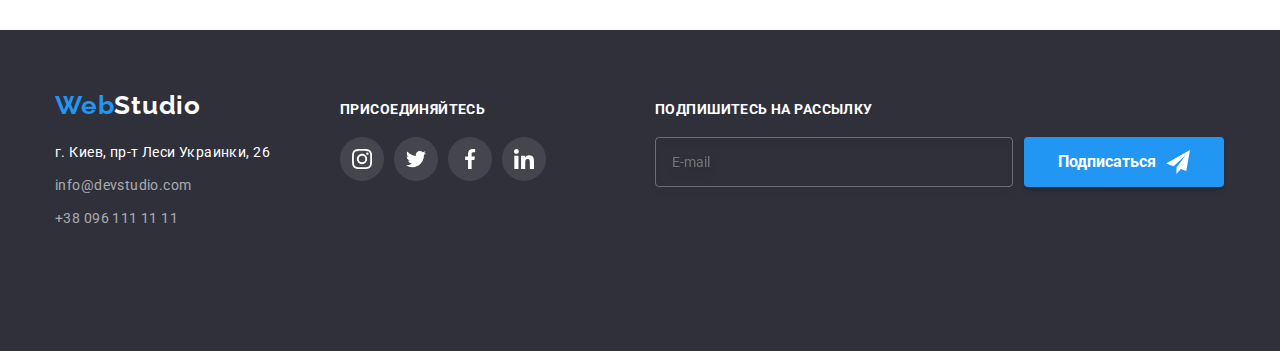
==== commit 3e83aa33: "правки дз" ====
--- a/portfolio.html
+++ b/portfolio.html
@@ -4,233 +4,793 @@
     <meta charset="UTF-8" />
     <meta name="viewport" content="width=device-width, initial-scale=1.0" />
     <title>Document</title>
-    <link rel="stylesheet" href="./css/main.min.css" />
     <link
       rel="stylesheet"
-      href="https://cdnjs.cloudflare.com/ajax/libs/modern-normalize/1.0.0/modern-normalize.min.css"
+      href=" https://cdnjs.cloudflare.com/ajax/libs/modern-normalize/1.0.0/modern-normalize.min.css"
+    />
+    <link rel="preconnect" href="https://fonts.gstatic.com" />
+    <link
+      href="https://fonts.googleapis.com/css2?family=Roboto:wght@400;500;700;900&display=swap"
+      rel="stylesheet"
     />
     <link rel="preconnect" href="https://fonts.gstatic.com" />
     <link
       href="https://fonts.googleapis.com/css2?family=Raleway:wght@700&family=Roboto:wght@400;500;700;900&display=swap"
       rel="stylesheet"
     />
+    <link rel="stylesheet" href="./css/main.min.css" />
   </head>
-
   <body>
-    <header class="header-portfolio">
+    <header class="header">
       <div class="container">
-        <nav class="navigation-portfolio">
-          <a href="#" class="logo">Web<span class="logo-list">Studio</span></a>
-          <ul class="main-nav">
-            <li class="navigation-list"><a href="./index.html" class="link">Студия</a></li>
-            <li class="navigation-list">
-              <a href="#" class="link-current link current">Портфолио</a>
-            </li>
-            <li class="navigation-list"><a href="#" class="link">Контакты</a></li>
+        <nav class="navigation">
+          <a class="logo-link" href="./index.html">Web<span class="logo-text">Studio</span></a>
+          <ul class="navigation-list list">
+            <li class="navigation-item">
+              <a class="navigation-link" href="./index.html">Студия</a>
+            </li>
+            <li class="navigation-item">
+              <a class="navigation-link current-link" href="">Портфолио</a>
+            </li>
+            <li class="navigation-item">
+              <a class="navigation-link" href="#">Контакты</a>
+            </li>
           </ul>
         </nav>
-        <ul class="address-nav">
-          <li class="address-list">
-            <a href="mailto:info@example.com" class="mail-link link"
-              ><svg class="icon-mail">
-                <use href="./images/sprite.svg#icon-mail"></use>
+        <button type="button" class="burger-btn" data-menu-button>
+          <svg class="burger-icon">
+            <use href="./images/sprite.svg#burger-icon"></use>
+          </svg>
+        </button>
+        <ul class="contacts-list">
+          <li class="contacts-item">
+            <a class="email-link" href="mailto:info@devstudio.com">
+              <svg class="contacts-icon" width="16px" height="12px">
+                <use href="./images/sprite.svg#icon-envelope"></use>
               </svg>
-              info@devstudio.com
-            </a>
+              info@devstudio.com</a
+            >
           </li>
-          <li>
-            <a href="tel:+380991111111" class="nav-link link"
-              ><svg class="icon-telefon">
-                <use href="./images/sprite.svg#icon-telefon"></use>
+          <li class="contacts-item">
+            <a class="phone-link" href="tel:+380961111111">
+              <svg class="contacts-icon" width="10px" height="16px">
+                <use href="./images/sprite.svg#icon-smartphone"></use>
               </svg>
-              +3 096 111 11 11</a
+              +38 096 111 11 11</a
             >
           </li>
         </ul>
       </div>
+      <div class="mobile-menu" data-menu>
+        <button type="button" class="mobile-close-btn" data-menu-close>
+          <svg class="icon-close">
+            <use href="./images/sprite.svg#icon-close"></use>
+          </svg>
+        </button>
+        <ul class="mobile-menu-nav">
+          <li class="mobile-menu-nav-item">
+            <a href="./index.html" class="mobile-menu-nav-link">Студия</a>
+          </li>
+          <li class="mobile-menu-nav-item">
+            <a href="./portfolio.html" class="mobile-menu-nav-link current">Портфолио</a>
+          </li>
+          <li class="mobile-menu-nav-item">
+            <a href="" class="mobile-menu-nav-link">Контакты</a>
+          </li>
+        </ul>
+
+        <div class="wrapper-mobile-menu">
+          <ul class="mobile-menu-contacts">
+            <li class="mobile-menu-contacts-item">
+              <a class="phone-link" href="tel:+380961111111"> +38 096 111 11 11</a>
+            </li>
+            <li class="mobile-menu-contacts-item">
+              <a class="email-link" href="mailto:info@devstudio.com"> info@devstudio.com</a>
+            </li>
+          </ul>
+
+          <ul class="menu-social-list list">
+            <li class="menu-socail-item">
+              <a class="menu-social-link" href=""> Instagram </a>
+            </li>
+            <li class="menu-socail-item">
+              <a class="menu-social-link" href=""> Twitter</a>
+            </li>
+            <li class="menu-socail-item">
+              <a class="menu-social-link" href=""> Facebook </a>
+            </li>
+            <li class="menu-socail-item">
+              <a class="menu-social-link" href=""> LinkedIn </a>
+            </li>
+          </ul>
+        </div>
+      </div>
     </header>
     <main>
-      <section class="menu">
+      <section class="portfolio-section">
         <div class="container">
-          <h1 hidden>навигация</h1>
-          <ul class="part">
-            <li class="projects-list">
-              <button type="button" class="button button-active">Все</button>
-            </li>
-            <li class="projects-list">
-              <button type="button" class="button">Веб-сайты</button>
-            </li>
-            <li class="projects-list">
-              <button type="button" class="button">Приложения</button>
-            </li>
-            <li class="projects-list">
-              <button type="button" class="button">Дизайн</button>
-            </li>
-            <li class="projects-list">
-              <button type="button" class="button">Маркетинг</button>
+          <h1 class="portfolio-title visually-hidden">Примеры работ</h1>
+          <ul class="filter-list list">
+            <li class="filter-list-item">
+              <button class="filter-list-btn active-btn" type="button">Все</button>
+            </li>
+            <li class="filter-list-item">
+              <button class="filter-list-btn" type="button">Веб-сайты</button>
+            </li>
+            <li class="filter-list-item">
+              <button class="filter-list-btn" type="button">Приложения</button>
+            </li>
+            <li class="filter-list-item">
+              <button class="filter-list-btn" type="button">Дизайн</button>
+            </li>
+            <li class="filter-list-item">
+              <button class="filter-list-btn" type="button">Маркетинг</button>
             </li>
           </ul>
-          <h2 hidden>Галерея работ</h2>
-          <ul class="list portfolio-items">
-            <li class="portfolio-element">
-              <a href="#" class="link">
-                <div class="project-photo-wrapper">
-                  <img src="./images/portfolio/img1.jpg" alt="laptop" width="368" />
-                  <div class="overlay">
-                    <p class="overlay-title">
-                      Технокряк это современная площадка распространения коронавируса. Компании
-                      используют эту платформу для цифрового шпионажа и атак на защищённые сервера
-                      конкурентов.
-                    </p>
-                  </div>
-                </div>
-                <div class="portfolio-cards">
-                  <h3 class="menu-title">Технокряк</h3>
-                  <p class="text-item">Веб-сайт</p>
-                </div>
-              </a>
-            </li>
-            <li class="portfolio-element">
-              <a href="#" class="link">
-                <div class="project-photo-wrapper">
-                  <img src="./images/portfolio/img2.jpg" alt="poster" width="368" />
-                  <div class="overlay">
-                    <p class="overlay-title">
-                      Технокряк это современная площадка распространения коронавируса. Компании
-                      используют эту платформу для цифрового шпионажа и атак на защищённые сервера
-                      конкурентов.
-                    </p>
-                  </div>
-                </div>
-                <div class="portfolio-cards">
-                  <h3 class="menu-title">Постер New Orlean vs Golden Star</h3>
-                  <p class="text-item">Дизайн</p>
-                </div>
-              </a>
-            </li>
-            <li class="portfolio-element">
-              <a href="#" class="link">
-                <div class="project-photo-wrapper">
-                  <img src="./images/portfolio/img3.jpg" alt="restaurant" width="368" />
-                  <div class="overlay">
-                    <p class="overlay-title">
-                      Технокряк это современная площадка распространения коронавируса. Компании
-                      используют эту платформу для цифрового шпионажа и атак на защищённые сервера
-                      конкурентов.
-                    </p>
-                  </div>
-                </div>
-                <div class="portfolio-cards">
-                  <h3 class="menu-title">Ресторан Seafood</h3>
-                  <p class="text-item">Приложение</p>
-                </div>
-              </a>
-            </li>
-            <li class="portfolio-element">
-              <a href="#" class="link">
-                <div class="project-photo-wrapper">
-                  <img src="./images/portfolio/img4.jpg" alt="headphones" width="368" />
-                  <div class="overlay">
-                    <p class="overlay-title">
-                      Технокряк это современная площадка распространения коронавируса. Компании
-                      используют эту платформу для цифрового шпионажа и атак на защищённые сервера
-                      конкурентов.
-                    </p>
-                  </div>
-                </div>
-                <div class="portfolio-cards">
-                  <h3 class="menu-title">Проект Prime</h3>
-                  <p class="text-item">Маркетинг</p>
-                </div>
-              </a>
-            </li>
-            <li class="portfolio-element">
-              <a href="#" class="link">
-                <div class="project-photo-wrapper">
-                  <img src="./images/portfolio/img5.jpg" alt="packaging" width="368" />
-                  <div class="overlay">
-                    <p class="overlay-title">
-                      Технокряк это современная площадка распространения коронавируса. Компании
-                      используют эту платформу для цифрового шпионажа и атак на защищённые сервера
-                      конкурентов.
-                    </p>
-                  </div>
-                </div>
-                <div class="portfolio-cards">
-                  <h3 class="menu-title">Проект Boxes</h3>
-                  <p class="text-item">Приложение</p>
-                </div>
-              </a>
-            </li>
-            <li class="portfolio-element">
-              <a href="#" class="link">
-                <div class="project-photo-wrapper">
-                  <img src="./images/portfolio/img6.jpg" alt="monitor" width="368" />
-                  <div class="overlay">
-                    <p class="overlay-title">
-                      Технокряк это современная площадка распространения коронавируса. Компании
-                      используют эту платформу для цифрового шпионажа и атак на защищённые сервера
-                      конкурентов.
-                    </p>
-                  </div>
-                </div>
-                <div class="portfolio-cards">
-                  <h3 class="menu-title">Inspiration has no Borders</h3>
-                  <p class="text-item">Веб-сайт</p>
-                </div>
-              </a>
-            </li>
-            <li class="portfolio-element">
-              <a href="#" class="link">
-                <div class="project-photo-wrapper">
-                  <img src="./images/portfolio/img7.jpg" alt="Publication" width="368" />
-                  <div class="overlay">
-                    <p class="overlay-title">
-                      Технокряк это современная площадка распространения коронавируса. Компании
-                      используют эту платформу для цифрового шпионажа и атак на защищённые сервера
-                      конкурентов.
-                    </p>
-                  </div>
-                </div>
-                <div class="portfolio-cards">
-                  <h3 class="menu-title">Издание Limited Edition</h3>
-                  <p class="text-item">Дизайн</p>
-                </div>
-              </a>
-            </li>
-            <li class="portfolio-element">
-              <a href="#" class="link">
-                <div class="project-photo-wrapper">
-                  <img src="./images/portfolio/img8.jpg" alt="project" width="368" />
-                  <div class="overlay">
-                    <p class="overlay-title">
-                      Технокряк это современная площадка распространения коронавируса. Компании
-                      используют эту платформу для цифрового шпионажа и атак на защищённые сервера
-                      конкурентов.
-                    </p>
-                  </div>
-                </div>
-                <div class="portfolio-cards">
-                  <h3 class="menu-title">Проект LAB</h3>
-                  <p class="text-item">Маркетинг</p>
-                </div>
-              </a>
-            </li>
-            <li class="portfolio-element">
-              <a href="#" class="link">
-                <div class="project-photo-wrapper">
-                  <img src="./images/portfolio/img9.jpg" alt="tablet" width="368" />
-                  <div class="overlay">
-                    <p class="overlay-title">
-                      Технокряк это современная площадка распространения коронавируса. Компании
-                      используют эту платформу для цифрового шпионажа и атак на защищённые сервера
-                      конкурентов.
-                    </p>
-                  </div>
-                </div>
-                <div class="portfolio-cards">
-                  <h3 class="menu-title">Growing Business</h3>
-                  <p class="text-item">Приложение</p>
+          <ul class="portfolio-list list">
+            <li class="portfolio-item">
+              <a class="portfolio-item-link" href="">
+                <div class="portfolio-item-img-wrapper">
+                  <picture>
+                    <source
+                      srcset="
+                        ./images/portfolio/desktop/foto-1@x1.webp 1x,
+                        ./images/portfolio/desktop/foto-1@x2.webp 2x
+                      "
+                      media="(min-width: 1200px)"
+                      type="image/webp"
+                    />
+
+                    <source
+                      srcset="
+                        ./images/portfolio/desktop/foto-1@x1.jpg 1x,
+                        ./images/portfolio/desktop/foto-1@x2.jpg 2x
+                      "
+                      media="(min-width: 1200px)"
+                    />
+
+                    <source
+                      srcset="
+                        ./images/portfolio/tablet/foto-1@x1.webp 1x,
+                        ./images/portfolio/tablet/foto-1@x2.webp 2x
+                      "
+                      media="(min-width: 768px)"
+                      type="image/webp"
+                    />
+
+                    <source
+                      srcset="
+                        ./images/portfolio/tablet/foto-1@x1.jpg 1x,
+                        ./images/portfolio/tablet/foto-1@x2.jpg 2x
+                      "
+                      media="(min-width: 768px)"
+                    />
+
+                    <source
+                      srcset="
+                        ./images/portfolio/mobile/foto-1@x1.webp 1x,
+                        ./images/portfolio/mobile/foto-1@x2.webp 2x
+                      "
+                      media="(min-width: 480px)"
+                      type="image/webp"
+                    />
+
+                    <source
+                      srcset="
+                        ./images/portfolio/mobile/foto-1@x1.jpg 1x,
+                        ./images/portfolio/mobile/foto-1@x2.jpg 2x
+                      "
+                      media="(min-width: 480px)"
+                    />
+
+                    <img
+                      class="portfolio-img"
+                      src="./images/portfolio/mobile/foto-1@x1.jpg"
+                      alt="laptop"
+                    />
+                  </picture>
+
+                  <p class="overlay">
+                    Технокряк это современная площадка распространения коронавируса. Компании
+                    используют эту платформу для цифрового шпионажа и атак на защищённые сервера
+                    конкурентов.
+                  </p>
+                </div>
+                <div class="list-item-wrapper">
+                  <h2 class="portfolio-item-title">Технокряк</h2>
+                  <p class="portfolio-item-category">Веб-сайт</p>
+                </div>
+              </a>
+            </li>
+            <li class="portfolio-item">
+              <a class="portfolio-item-link" href="">
+                <div class="portfolio-item-img-wrapper">
+                  <picture>
+                    <source
+                      srcset="
+                        ./images/portfolio/desktop/foto-2@x1.webp 1x,
+                        ./images/portfolio/desktop/foto-2@x2.webp 2x
+                      "
+                      media="(min-width: 1200px)"
+                      type="image/webp"
+                    />
+
+                    <source
+                      srcset="
+                        ./images/portfolio/desktop/foto-2@x1.jpg 1x,
+                        ./images/portfolio/desktop/foto-2@x2.jpg 2x
+                      "
+                      media="(min-width: 1200px)"
+                    />
+
+                    <source
+                      srcset="
+                        ./images/portfolio/tablet/foto-2@x1.webp 1x,
+                        ./images/portfolio/tablet/foto-2@x2.webp 2x
+                      "
+                      media="(min-width: 768px)"
+                      type="image/webp"
+                    />
+
+                    <source
+                      srcset="
+                        ./images/portfolio/tablet/foto-2@x1.jpg 1x,
+                        ./images/portfolio/tablet/foto-2@x2.jpg 2x
+                      "
+                      media="(min-width: 768px)"
+                    />
+
+                    <source
+                      srcset="
+                        ./images/portfolio/mobile/foto-2@x1.webp 1x,
+                        ./images/portfolio/mobile/foto-2@x2.webp 2x
+                      "
+                      media="(min-width: 480px)"
+                      type="image/webp"
+                    />
+
+                    <source
+                      srcset="
+                        ./images/portfolio/mobile/foto-2@x1.jpg 1x,
+                        ./images/portfolio/mobile/foto-2@x2.jpg 2x
+                      "
+                      media="(min-width: 480px)"
+                    />
+
+                    <img
+                      class="portfolio-img"
+                      src="./images/portfolio/mobile/foto-2@x1.jpg"
+                      alt="basketball-players"
+                    />
+                  </picture>
+
+                  <p class="overlay">
+                    Технокряк это современная площадка распространения коронавируса. Компании
+                    используют эту платформу для цифрового шпионажа и атак на защищённые сервера
+                    конкурентов.
+                  </p>
+                </div>
+                <div class="list-item-wrapper">
+                  <h2 class="portfolio-item-title">Постер New Orlean vs Golden Star</h2>
+                  <p class="portfolio-item-category">Дизайн</p>
+                </div>
+              </a>
+            </li>
+            <li class="portfolio-item">
+              <a class="portfolio-item-link" href="">
+                <div class="portfolio-item-img-wrapper">
+                  <picture>
+                    <source
+                      srcset="
+                        ./images/portfolio/desktop/foto-3@x1.webp 1x,
+                        ./images/portfolio/desktop/foto-3@x2.webp 2x
+                      "
+                      media="(min-width: 1200px)"
+                      type="image/webp"
+                    />
+
+                    <source
+                      srcset="
+                        ./images/portfolio/desktop/foto-3@x1.jpg 1x,
+                        ./images/portfolio/desktop/foto-3@x2.jpg 2x
+                      "
+                      media="(min-width: 1200px)"
+                    />
+
+                    <source
+                      srcset="
+                        ./images/portfolio/tablet/foto-3@x1.webp 1x,
+                        ./images/portfolio/tablet/foto-3@x2.webp 2x
+                      "
+                      media="(min-width: 768px)"
+                      type="image/webp"
+                    />
+
+                    <source
+                      srcset="
+                        ./images/portfolio/tablet/foto-3@x1.jpg 1x,
+                        ./images/portfolio/tablet/foto-3@x2.jpg 2x
+                      "
+                      media="(min-width: 768px)"
+                    />
+
+                    <source
+                      srcset="
+                        ./images/portfolio/mobile/foto-3@x1.webp 1x,
+                        ./images/portfolio/mobile/foto-3@x2.webp 2x
+                      "
+                      media="(min-width: 480px)"
+                      type="image/webp"
+                    />
+
+                    <source
+                      srcset="
+                        ./images/portfolio/mobile/foto-3@x1.jpg 1x,
+                        ./images/portfolio/mobile/foto-3@x2.jpg 2x
+                      "
+                      media="(min-width: 480px)"
+                    />
+
+                    <img
+                      class="portfolio-img"
+                      src="./images/portfolio/mobile/foto-3@x1.jpg"
+                      alt="seafood restaurant"
+                    />
+                  </picture>
+
+                  <p class="overlay">
+                    Технокряк это современная площадка распространения коронавируса. Компании
+                    используют эту платформу для цифрового шпионажа и атак на защищённые сервера
+                    конкурентов.
+                  </p>
+                </div>
+                <div class="list-item-wrapper">
+                  <h2 class="portfolio-item-title">Ресторан Seafood</h2>
+                  <p class="portfolio-item-category">Приложение</p>
+                </div>
+              </a>
+            </li>
+            <li class="portfolio-item">
+              <a class="portfolio-item-link" href="">
+                <div class="portfolio-item-img-wrapper">
+                  <picture>
+                    <source
+                      srcset="
+                        ./images/portfolio/desktop/foto-4@x1.webp 1x,
+                        ./images/portfolio/desktop/foto-4@x2.webp 2x
+                      "
+                      media="(min-width: 1200px)"
+                      type="image/webp"
+                    />
+
+                    <source
+                      srcset="
+                        ./images/portfolio/desktop/foto-4@x1.jpg 1x,
+                        ./images/portfolio/desktop/foto-4@x2.jpg 2x
+                      "
+                      media="(min-width: 1200px)"
+                    />
+
+                    <source
+                      srcset="
+                        ./images/portfolio/tablet/foto-4@x1.webp 1x,
+                        ./images/portfolio/tablet/foto-4@x2.webp 2x
+                      "
+                      media="(min-width: 768px)"
+                      type="image/webp"
+                    />
+
+                    <source
+                      srcset="
+                        ./images/portfolio/tablet/foto-4@x1.jpg 1x,
+                        ./images/portfolio/tablet/foto-4@x2.jpg 2x
+                      "
+                      media="(min-width: 768px)"
+                    />
+
+                    <source
+                      srcset="
+                        ./images/portfolio/mobile/foto-4@x1.webp 1x,
+                        ./images/portfolio/mobile/foto-4@x2.webp 2x
+                      "
+                      media="(min-width: 480px)"
+                      type="image/webp"
+                    />
+
+                    <source
+                      srcset="
+                        ./images/portfolio/mobile/foto-4@x1.jpg 1x,
+                        ./images/portfolio/mobile/foto-4@x2.jpg 2x
+                      "
+                      media="(min-width: 480px)"
+                    />
+
+                    <img
+                      class="portfolio-img"
+                      src="./images/portfolio/mobile/foto-4@x1.jpg"
+                      alt="the-prime-project"
+                    />
+                  </picture>
+
+                  <p class="overlay">
+                    Технокряк это современная площадка распространения коронавируса. Компании
+                    используют эту платформу для цифрового шпионажа и атак на защищённые сервера
+                    конкурентов.
+                  </p>
+                </div>
+                <div class="list-item-wrapper">
+                  <h2 class="portfolio-item-title">Проект Prime</h2>
+                  <p class="portfolio-item-category">Маркетинг</p>
+                </div>
+              </a>
+            </li>
+            <li class="portfolio-item">
+              <a class="portfolio-item-link" href="">
+                <div class="portfolio-item-img-wrapper">
+                  <picture>
+                    <source
+                      srcset="
+                        ./images/portfolio/desktop/foto-5@x1.webp 1x,
+                        ./images/portfolio/desktop/foto-5@x2.webp 2x
+                      "
+                      media="(min-width: 1200px)"
+                      type="image/webp"
+                    />
+
+                    <source
+                      srcset="
+                        ./images/portfolio/desktop/foto-5@x1.jpg 1x,
+                        ./images/portfolio/desktop/foto-5@x2.jpg 2x
+                      "
+                      media="(min-width: 1200px)"
+                    />
+
+                    <source
+                      srcset="
+                        ./images/portfolio/tablet/foto-5@x1.webp 1x,
+                        ./images/portfolio/tablet/foto-5@x2.webp 2x
+                      "
+                      media="(min-width: 768px)"
+                      type="image/webp"
+                    />
+
+                    <source
+                      srcset="
+                        ./images/portfolio/tablet/foto-5@x1.jpg 1x,
+                        ./images/portfolio/tablet/foto-5@x2.jpg 2x
+                      "
+                      media="(min-width: 768px)"
+                    />
+
+                    <source
+                      srcset="
+                        ./images/portfolio/mobile/foto-5@x1.webp 1x,
+                        ./images/portfolio/mobile/foto-5@x2.webp 2x
+                      "
+                      media="(min-width: 480px)"
+                      type="image/webp"
+                    />
+
+                    <source
+                      srcset="
+                        ./images/portfolio/mobile/foto-5@x1.jpg 1x,
+                        ./images/portfolio/mobile/foto-5@x2.jpg 2x
+                      "
+                      media="(min-width: 480px)"
+                    />
+
+                    <img
+                      class="portfolio-img"
+                      src="./images/portfolio/mobile/foto-5@x1.jpg"
+                      alt="boxes project"
+                    />
+                  </picture>
+
+                  <p class="overlay">
+                    Технокряк это современная площадка распространения коронавируса. Компании
+                    используют эту платформу для цифрового шпионажа и атак на защищённые сервера
+                    конкурентов.
+                  </p>
+                </div>
+                <div class="list-item-wrapper">
+                  <h2 class="portfolio-item-title">Проект Boxes</h2>
+                  <p class="portfolio-item-category">Приложение</p>
+                </div>
+              </a>
+            </li>
+            <li class="portfolio-item">
+              <a class="portfolio-item-link" href="">
+                <div class="portfolio-item-img-wrapper">
+                  <picture>
+                    <source
+                      srcset="
+                        ./images/portfolio/desktop/foto-6@x1.webp 1x,
+                        ./images/portfolio/desktop/foto-6@x2.webp 2x
+                      "
+                      media="(min-width: 1200px)"
+                      type="image/webp"
+                    />
+
+                    <source
+                      srcset="
+                        ./images/portfolio/desktop/foto-6@x1.jpg 1x,
+                        ./images/portfolio/desktop/foto-6@x2.jpg 2x
+                      "
+                      media="(min-width: 1200px)"
+                    />
+
+                    <source
+                      srcset="
+                        ./images/portfolio/tablet/foto-6@x1.webp 1x,
+                        ./images/portfolio/tablet/foto-6@x2.webp 2x
+                      "
+                      media="(min-width: 768px)"
+                      type="image/webp"
+                    />
+
+                    <source
+                      srcset="
+                        ./images/portfolio/tablet/foto-6@x1.jpg 1x,
+                        ./images/portfolio/tablet/foto-6@x2.jpg 2x
+                      "
+                      media="(min-width: 768px)"
+                    />
+
+                    <source
+                      srcset="
+                        ./images/portfolio/mobile/foto-6@x1.webp 1x,
+                        ./images/portfolio/mobile/foto-6@x2.webp 2x
+                      "
+                      media="(min-width: 480px)"
+                      type="image/webp"
+                    />
+
+                    <source
+                      srcset="
+                        ./images/portfolio/mobile/foto-6@x1.jpg 1x,
+                        ./images/portfolio/mobile/foto-6@x2.jpg 2x
+                      "
+                      media="(min-width: 480px)"
+                    />
+
+                    <img
+                      class="portfolio-img"
+                      src="./images/portfolio/mobile/foto-6@x1.jpg"
+                      alt="Inspiration has no Borders"
+                    />
+                  </picture>
+
+                  <p class="overlay">
+                    Технокряк это современная площадка распространения коронавируса. Компании
+                    используют эту платформу для цифрового шпионажа и атак на защищённые сервера
+                    конкурентов.
+                  </p>
+                </div>
+                <div class="list-item-wrapper">
+                  <h2 class="portfolio-item-title" lang="en">Inspiration has no Borders</h2>
+                  <p class="portfolio-item-category">Веб-сайт</p>
+                </div>
+              </a>
+            </li>
+            <li class="portfolio-item">
+              <a class="portfolio-item-link" href="">
+                <div class="portfolio-item-img-wrapper">
+                  <picture>
+                    <source
+                      srcset="
+                        ./images/portfolio/desktop/foto-7@x1.webp 1x,
+                        ./images/portfolio/desktop/foto-7@x2.webp 2x
+                      "
+                      media="(min-width: 1200px)"
+                      type="image/webp"
+                    />
+
+                    <source
+                      srcset="
+                        ./images/portfolio/desktop/foto-7@x1.jpg 1x,
+                        ./images/portfolio/desktop/foto-7@x2.jpg 2x
+                      "
+                      media="(min-width: 1200px)"
+                    />
+
+                    <source
+                      srcset="
+                        ./images/portfolio/tablet/foto-7@x1.webp 1x,
+                        ./images/portfolio/tablet/foto-7@x2.webp 2x
+                      "
+                      media="(min-width: 768px)"
+                      type="image/webp"
+                    />
+
+                    <source
+                      srcset="
+                        ./images/portfolio/tablet/foto-7@x1.jpg 1x,
+                        ./images/portfolio/tablet/foto-7@x2.jpg 2x
+                      "
+                      media="(min-width: 768px)"
+                    />
+
+                    <source
+                      srcset="
+                        ./images/portfolio/mobile/foto-7@x1.webp 1x,
+                        ./images/portfolio/mobile/foto-7@x2.webp 2x
+                      "
+                      media="(min-width: 480px)"
+                      type="image/webp"
+                    />
+
+                    <source
+                      srcset="
+                        ./images/portfolio/mobile/foto-7@x1.jpg 1x,
+                        ./images/portfolio/mobile/foto-7@x2.jpg 2x
+                      "
+                      media="(min-width: 480px)"
+                    />
+
+                    <img
+                      class="portfolio-img"
+                      src="./images/portfolio/mobile/foto-7@x1.jpg"
+                      alt="Издание Limited Edition"
+                    />
+                  </picture>
+
+                  <p class="overlay">
+                    Технокряк это современная площадка распространения коронавируса. Компании
+                    используют эту платформу для цифрового шпионажа и атак на защищённые сервера
+                    конкурентов.
+                  </p>
+                </div>
+                <div class="list-item-wrapper">
+                  <h2 class="portfolio-item-title">Издание Limited Edition</h2>
+                  <p class="portfolio-item-category">Дизайн</p>
+                </div>
+              </a>
+            </li>
+            <li class="portfolio-item">
+              <a class="portfolio-item-link" href="">
+                <div class="portfolio-item-img-wrapper">
+                  <picture>
+                    <source
+                      srcset="
+                        ./images/portfolio/desktop/foto-8@x1.webp 1x,
+                        ./images/portfolio/desktop/foto-8@x2.webp 2x
+                      "
+                      media="(min-width: 1200px)"
+                      type="image/webp"
+                    />
+
+                    <source
+                      srcset="
+                        ./images/portfolio/desktop/foto-8@x1.jpg 1x,
+                        ./images/portfolio/desktop/foto-8@x2.jpg 2x
+                      "
+                      media="(min-width: 1200px)"
+                    />
+
+                    <source
+                      srcset="
+                        ./images/portfolio/tablet/foto-8@x1.webp 1x,
+                        ./images/portfolio/tablet/foto-8@x2.webp 2x
+                      "
+                      media="(min-width: 768px)"
+                      type="image/webp"
+                    />
+
+                    <source
+                      srcset="
+                        ./images/portfolio/tablet/foto-8@x1.jpg 1x,
+                        ./images/portfolio/tablet/foto-8@x2.jpg 2x
+                      "
+                      media="(min-width: 768px)"
+                    />
+
+                    <source
+                      srcset="
+                        ./images/portfolio/mobile/foto-8@x1.webp 1x,
+                        ./images/portfolio/mobile/foto-8@x2.webp 2x
+                      "
+                      media="(min-width: 480px)"
+                      type="image/webp"
+                    />
+
+                    <source
+                      srcset="
+                        ./images/portfolio/mobile/foto-8@x1.jpg 1x,
+                        ./images/portfolio/mobile/foto-8@x2.jpg 2x
+                      "
+                      media="(min-width: 480px)"
+                    />
+
+                    <img
+                      class="portfolio-img"
+                      src="./images/portfolio/mobile/foto-8@x1.jpg"
+                      alt="Проект LAB"
+                    />
+                  </picture>
+
+                  <p class="overlay">
+                    Технокряк это современная площадка распространения коронавируса. Компании
+                    используют эту платформу для цифрового шпионажа и атак на защищённые сервера
+                    конкурентов.
+                  </p>
+                </div>
+                <div class="list-item-wrapper">
+                  <h2 class="portfolio-item-title">Проект LAB</h2>
+                  <p class="portfolio-item-category">Маркетинг</p>
+                </div>
+              </a>
+            </li>
+            <li class="portfolio-item">
+              <a class="portfolio-item-link" href="">
+                <div class="portfolio-item-img-wrapper">
+                  <picture>
+                    <source
+                      srcset="
+                        ./images/portfolio/desktop/foto-9@x1.webp 1x,
+                        ./images/portfolio/desktop/foto-9@x2.webp 2x
+                      "
+                      media="(min-width: 1200px)"
+                      type="image/webp"
+                    />
+
+                    <source
+                      srcset="
+                        ./images/portfolio/desktop/foto-9@x1.jpg 1x,
+                        ./images/portfolio/desktop/foto-9@x2.jpg 2x
+                      "
+                      media="(min-width: 1200px)"
+                    />
+
+                    <source
+                      srcset="
+                        ./images/portfolio/tablet/foto-9@x1.webp 1x,
+                        ./images/portfolio/tablet/foto-9@x2.webp 2x
+                      "
+                      media="(min-width: 768px)"
+                      type="image/webp"
+                    />
+
+                    <source
+                      srcset="
+                        ./images/portfolio/tablet/foto-9@x1.jpg 1x,
+                        ./images/portfolio/tablet/foto-9@x2.jpg 2x
+                      "
+                      media="(min-width: 768px)"
+                    />
+
+                    <source
+                      srcset="
+                        ./images/portfolio/mobile/foto-9@x1.webp 1x,
+                        ./images/portfolio/mobile/foto-9@x2.webp 2x
+                      "
+                      media="(min-width: 480px)"
+                      type="image/webp"
+                    />
+
+                    <source
+                      srcset="
+                        ./images/portfolio/mobile/foto-9@x1.jpg 1x,
+                        ./images/portfolio/mobile/foto-9@x2.jpg 2x
+                      "
+                      media="(min-width: 480px)"
+                    />
+
+                    <img
+                      class="portfolio-img"
+                      src="./images/portfolio/mobile/foto-9@x1.jpg"
+                      alt="Growing Business"
+                    />
+                  </picture>
+
+                  <p class="overlay">
+                    Технокряк это современная площадка распространения коронавируса. Компании
+                    используют эту платформу для цифрового шпионажа и атак на защищённые сервера
+                    конкурентов.
+                  </p>
+                </div>
+                <div class="list-item-wrapper">
+                  <h2 class="portfolio-item-title">Growing Business</h2>
+                  <p class="portfolio-item-category">Приложение</p>
                 </div>
               </a>
             </li>
@@ -239,64 +799,68 @@
       </section>
     </main>
     <footer class="footer">
-      <div class="container footer-container">
-        <div class="footer-wrapper">
-          <a href="#" class="footer-logo">Web<span class="logo-item">Studio</span> </a>
+      <div class="container">
+        <div class="footer-left">
+          <a class="logo-link" href="./index.html">Web<span class="logo-text">Studio</span></a>
           <address>
-            <ul class="address">
-              <li class="item-address">
-                <a href="#" class="address-link">г. Киев, пр-т Леси Украинки, 26</a>
+            <ul class="address-list">
+              <li class="address-item">
+                <a class="map-link" href="#" target="_blank"> г. Киев, пр-т Леси Украинки, 26 </a>
               </li>
-              <li class="item-address">
-                <a href="mailto:info@example.com" class="link footer-link">info@devstudio.com</a>
+              <li class="address-item">
+                <a class="email-link" href="mailto:info@devstudio.com">info@devstudio.com</a>
               </li>
-              <li>
-                <a href="tel:+380991111111" class="tel-link link">+3 096 111 11 11</a>
+              <li class="address-item">
+                <a class="phone-link" href="tel:+380961111111">+38 096 111 11 11</a>
               </li>
             </ul>
           </address>
         </div>
-        <div class="footer-join">
-          <p class="title">присоединяйтесь</p>
-          <ul class="footer-social-links-list">
-            <li class="footer-social-links-item">
-              <a href="#" class="footer-social-link"
-                ><svg class="svg-icon-link">
+        <div class="footer-right">
+          <p class="footer-right-text">присоединяйтесь</p>
+          <ul class="social-list">
+            <li class="socail-item">
+              <a class="social-link" href="">
+                <svg class="social-icon" width="20px" height="20px">
                   <use href="./images/sprite.svg#icon-instagram"></use>
                 </svg>
               </a>
             </li>
-            <li class="footer-social-links-item">
-              <a href="#" class="footer-social-link"
-                ><svg class="svg-icon-link">
+            <li class="socail-item">
+              <a class="social-link" href="">
+                <svg class="social-icon" width="20px" height="20px">
                   <use href="./images/sprite.svg#icon-twitter"></use>
                 </svg>
               </a>
             </li>
-            <li class="footer-social-links-item">
-              <a href="#" class="footer-social-link"
-                ><svg class="svg-icon-link">
+            <li class="socail-item">
+              <a class="social-link" href="">
+                <svg class="social-icon" width="20px" height="20px">
                   <use href="./images/sprite.svg#icon-facebook"></use>
                 </svg>
               </a>
             </li>
-            <li class="footer-social-links-item">
-              <a href="#" class="footer-social-link"
-                ><svg class="svg-icon-link">
+            <li class="socail-item">
+              <a class="social-link" href="">
+                <svg class="social-icon" width="20px" height="20px">
                   <use href="./images/sprite.svg#icon-linkedin"></use>
                 </svg>
               </a>
             </li>
           </ul>
         </div>
-        <div class="subscription">
-          <p class="subscription-text">Подпишитесь на рассылку</p>
-          <form class="subscription-form">
-            <input class="subscription-input" type="" name="" placeholder="E-mail" />
-            <button class="subscription-button" type="submit">Подписаться</button>
-          </form>
-        </div>
+        <form action="#" class="subscribe-form">
+          <b class="subcribe-call">Подпишитесь на рассылку</b>
+          <input type="" class="subscribe-form-input" name="user-email" placeholder="E-mail" />
+          <button type="submit" class="subscribe-form-btn">
+            Подписаться
+            <svg class="subscribe-form-btn-icon" width="24px" height="24px">
+              <use href="./images/sprite.svg#icon-send"></use>
+            </svg>
+          </button>
+        </form>
       </div>
     </footer>
+    <script src="./js/mobile-menu.js"></script>
   </body>
 </html>
--- a/css/main.min.css
+++ b/css/main.min.css
@@ -1,2 +1,2 @@
-:root{--primary-text-color: #757575;--secondary-text-color: #212121;--main-background-color: #ffffff;--secondary-background-color: #2f303a;--accent-color: #2196f3;--secondary-accent-color: rgba(255, 255, 255, 0.6);--background-color: #f5f4fa;--border-header: #ececec;--border-portfolio: #eeeeee;--cubic: cubic-bezier(0.4, 0, 0.2, 1)}.body{background-color:var(--main-background-color);color:var(--primary-text-color);font-family:Roboto, sans-serif}h1,h2,h3,h4,h5,h6{font-family:Roboto, sans-serif}h1,h2,h3,h4,h5,h6,p{margin:0}ul{list-style:none}ul,ol{margin:0;padding:0}img{display:block}a{text-decoration:none}a,button{cursor:pointer}.header{border-bottom:1px solid var(--border-header)}.header-portfolio{border-bottom:1px solid var(--border-header)}textarea{resize:none}.container{width:1200px;padding-left:15px;padding-right:15px;text-align:center;margin:0 auto}.header{display:block}.logo{color:var(--accent-color);font-family:Raleway, sans-serif;font-style:normal;font-weight:700;font-size:26px;line-height:1.2;letter-spacing:0.03em}.logo{margin-right:92px;padding-top:24px;padding-bottom:24px}.logo-list{color:var(--secondary-text-color)}.logo-list-item{color:var(--main-background-color)}.navigation-list .link{position:relative}.link-current::after{display:block;position:absolute;content:"";width:100%;height:4px;bottom:-1px;left:0;border-radius:2px;background-color:var(--accent-color);transition:background-color 250ms var(--cubic)}.site-nav,.main-nav,.navigation,.navigation-portfolio,.header .container,.header-portfolio .container{display:flex;align-items:center}.nav-link{display:flex;align-items:center;padding-top:32px;padding-bottom:32px}.navigation-list{display:flex;align-items:center}.navigation-list:not(:last-child){margin-right:50px}.address-list{margin-right:50px}.mail-link{display:flex;align-items:center;padding-top:32px;padding-bottom:32px}.icon-mail{width:16px;height:12px;margin-right:10px;fill:currentColor}.icon-telefon{align-items:flex-start;width:10px;height:16px;margin-right:10px;fill:currentColor}.site-nav .link{display:block;color:var(--secondary-text-color);font-family:Roboto, sans-serif;font-style:normal;font-weight:500;font-size:14px;line-height:1.14;letter-spacing:0.02em;padding-top:32px;padding-bottom:32px;transition:color 250ms var(--cubic)}.site-nav .link:hover,.site-nav .link:focus,.site-nav .link.current{color:var(--accent-color)}.navigation-list{height:16px}.address-nav{display:flex;align-items:center;margin-left:auto}.address-nav .link{color:var(--primary-text-color);font-family:Roboto, sans-serif;font-style:normal;font-weight:500;font-size:14px;line-height:1.14;letter-spacing:0.02em;transition:color 250ms var(--cubic)}.address-nav .link:hover,.address-nav .link:focus{color:var(--accent-color)}.main-nav .link{display:block;color:var(--secondary-text-color);font-family:Roboto, sans-serif;font-style:normal;font-weight:500;font-size:14px;line-height:1.14;letter-spacing:0.02em;padding-top:32px;padding-bottom:32px;transition:color 250ms var(--cubic)}.main-nav .link:hover,.main-nav .link:focus,.main-nav .link.current{color:var(--accent-color)}.hero{background-color:var(--secondary-background-color);background-image:linear-gradient(rgba(47,48,58,0.4), rgba(47,48,58,0.4)),url("../images/foto4.jpg");background-position:center;max-width:1600px;text-align:center;margin-left:auto;margin-right:auto;padding-top:200px;padding-bottom:200px}.hero-container{min-width:696px;margin-left:auto;margin-right:auto}.hero-title{color:var(--main-background-color);font-family:Roboto, sans-serif;font-style:normal;width:696px;height:120px;font-weight:900;font-size:44px;line-height:1.36;text-align:center;letter-spacing:0.06em;text-transform:uppercase;margin-top:0;margin-bottom:30px;margin-left:auto;margin-right:auto}.hero-button{background-color:var(--accent-color);color:var(--main-background-color);cursor:pointer;font-family:Roboto, sans-serif;font-style:normal;font-weight:700;font-size:16px;line-height:1.87;border-radius:4px;border-color:transparent;text-align:center;letter-spacing:0.06em;min-width:200px;padding:10px 32px}.hero-button:focus,.hero-button:hover{box-shadow:0px 4px 4px rgba(0,0,0,0.15);border-radius:4px}.backdrop{position:fixed;top:0;left:0;width:100%;height:100%;background-color:rgba(0,0,0,0.2);opacity:1;transition:opacity 250ms var(--cubic)}.backdrop.is-hidden{opacity:0;pointer-events:none}.backdrop.is-hidden.modal{transform:translate(-50%, -50%) scale(1.3)}.modal{padding:40px;position:absolute;top:50%;left:50%;transform:translate(-50%, -50%);min-width:528px;min-height:581px;background:var(--main-background-color);box-shadow:0px 1px 3px rgba(0,0,0,0.12),0px 1px 1px rgba(0,0,0,0.14),0px 2px 1px rgba(0,0,0,0.2);border-radius:4px}.modal-close{position:absolute;top:8px;right:8px;display:flex;align-items:center;justify-content:center;width:30px;height:30px;padding:0;background:var(--main-background-color);border-radius:50%;border:1px solid rgba(0,0,0,0.1);cursor:pointer;color:#000000}.icon-close{font-size:11px;height:100%;fill:currentColor;transition-duration:250ms;transition-timing-function:var(--cubic)}.icon-close:hover,.icon-close:focus{fill:var(--accent-color)}.section{background-color:var(--main-background-color)}.container-title{display:flex;text-align:left}.container-title>li:not(:last-child){margin-right:30px}.section-work{color:var(--secondary-text-color);font-family:Roboto, sans-serif;font-style:normal;font-weight:700;font-size:36px;line-height:1.16;text-align:center;letter-spacing:0.03em;padding-top:94px;padding-bottom:94px}.container-list-item::before{display:block;content:"";background-repeat:no-repeat;background-position:center;background-size:contain;border-radius:4px;height:120px;margin-bottom:30px;background-color:#f5f4fa}.icon-antenna::before{background-image:url("../images/svg-images/antenna.svg");background-size:70px 70px}.icon-clock::before{background-image:url("../images/svg-images/clock.svg");background-size:70px 70px}.icon-laptop::before{background-image:url("../images/svg-images/laptop.svg");background-size:70px 70px}.icon-astronaut::before{background-image:url("../images/svg-images/astronaut.svg");background-size:70px 70px}.section-title{color:var(--secondary-text-color);font-family:Roboto, sans-serif;font-style:normal;font-weight:700;font-size:14px;line-height:1.15;letter-spacing:0.03em;text-transform:uppercase;margin-bottom:10px;width:270px}.section-text{color:var(--primary-text-color);font-family:Roboto, sans-serif;font-style:normal;font-weight:400;font-size:14px;line-height:1.72;letter-spacing:0.03em;width:270px}.section-images{padding-bottom:94px}.images-title{color:var(--secondary-text-color);font-family:Roboto, sans-serif;font-style:normal;font-weight:700;font-size:36px;line-height:1.2;text-align:center;letter-spacing:0.03em;margin-bottom:50px}.wrapper-pictures{position:relative}.wrapper-list{display:flex;position:absolute;justify-content:center;align-items:center;bottom:0;left:0;width:100%;height:70px;background-color:rgba(47,48,58,0.8)}.wrapper-text{font-weight:700;font-size:14px;line-height:1.14;letter-spacing:0.03em;text-transform:uppercase;color:var(--main-background-color)}.section-team{background-color:var(--background-color);padding-top:94px;padding-bottom:94px}.cards{padding-top:30px;padding-bottom:30px;padding-left:30px;padding-right:30px;background-color:var(--main-background-color)}.social-links-list{display:flex;justify-content:center;flex-wrap:wrap;margin-right:-10px}.social-links-item{margin-right:10px;width:44px;height:44px}.social-link{display:flex;justify-content:center;align-items:center;width:100%;height:100%;border-radius:50%;transition:background-color 250ms var(--cubic),fill 250ms var(--cubic),color 250ms var(--cubic)}.section-team .social-link{fill:#afb1b8;background-color:var(--main-background-color)}.svg-icon-link{width:20px;height:20px}.social-link:focus,.social-link:hover{fill:white;background-color:var(--accent-color)}.container-list,.container-list-team{display:flex}.container-list>li:not(:last-child){margin-right:30px}.section-name{color:var(--secondary-text-color);font-family:Roboto, sans-serif;font-style:normal;font-weight:500;font-size:16px;line-height:1.18;letter-spacing:0.03em;margin-top:0;margin-bottom:10px}.specialisation{color:var(--primary-text-color);font-family:Roboto, sans-serif;font-style:normal;font-weight:400;font-size:16px;line-height:1.19;letter-spacing:0.03em;margin-bottom:16px}.team-items{box-shadow:0 1px 3px rgba(0,0,0,0.12),0 1px 1px rgba(0,0,0,0.14),0 2px 1px rgba(0,0,0,0.2);border-radius:0 0 6px 6px;background-color:var(--title-color)}.team-items:not(:last-child){margin-right:30px}.team-foto{display:block}.customers{display:block;padding:94px 0}.clients-container{width:1200px;margin:0 auto;padding:0 15px;text-align:center}.clients{display:flex;margin-right:calc(-1 * 30px);align-items:center;justify-content:center}.clients-item{display:flex;align-items:center;width:calc(100% / 6 - 30px);margin-right:30px;color:var(--primary-text-color);width:170px;height:90px}.clients-icon-link{display:flex;justify-content:center;align-items:center;width:100%;height:100%;color:#afb1b8;border:1px solid #afb1b8;border-radius:4px;fill:currentColor;transition:color 250ms var(--cubic),border 250ms var(--cubic)}.clients-icon-link:hover,.clients-icon-link:focus{color:var(--accent-color);border:1px solid var(--accent-color)}.clients-icon-ya-co{width:44px;height:49px}.clients-icon-COMPANY{width:40px;height:52px}.clients-icon-company{width:41px;height:42px}.clients-icon-foster-peters{width:79px;height:42px}.clients-icon-brand{width:59px;height:47px}.clients-icon-tag-line{width:88px;height:45px}.footer{background-color:var(--secondary-background-color);color:var(--main-background-color);font-family:Roboto, sans-serif;font-style:normal;font-weight:400;font-size:14px;line-height:1.72;letter-spacing:0.03em;padding-top:60px;padding-bottom:60px}.footer-container{position:relative;display:flex;align-items:baseline}.footer-logo{color:var(--accent-color);font-family:Raleway, sans-serif;font-style:normal;font-weight:700;font-size:26px;line-height:1.2;letter-spacing:0.03em}.footer-wrapper{width:231px;margin-right:70px;text-align:left}.footer-logo{display:inline-block;margin-bottom:20px}.item-address{margin-bottom:9px}.address{display:block}.address .link{color:var(--secondary-accent-color);font-family:Roboto, sans-serif;font-style:normal;font-weight:400;font-size:14px;line-height:1.72;letter-spacing:0.03em;transition:color 250ms var(--cubic)}.address .link:hover,.address .link:focus{color:var(--accent-color)}.address-link{color:var(--main-background-color);font-family:Roboto, sans-serif;font-style:normal;font-weight:400;font-size:14px;line-height:1.72;letter-spacing:0.03em;margin-bottom:9px;transition:color 250ms var(--cubic)}.address-link:hover,.address-link:focus{color:var(--accent-color)}.footer-join{width:206px;height:80px;display:block;text-align:left}.title{font-family:Roboto;font-style:normal;font-weight:700;font-size:14px;line-height:1.15;letter-spacing:0.03em;text-transform:uppercase;margin-bottom:20px}.footer-social-links-list{display:flex;justify-content:center;flex-wrap:wrap;margin-right:-10px}.footer-social-links-item{width:44px;height:44px;margin-right:10px}.footer-social-link{display:flex;justify-content:center;align-items:center;width:100%;height:100%;border-radius:50%;fill:white;background:rgba(255,255,255,0.1);transition:background-color 250ms var(--cubic),fill 250ms var(--cubic),color 250ms var(--cubic)}.footer-social-link:focus,.footer-social-link:hover{background:var(--accent-color)}.form{width:448px;height:342px;margin-left:auto;margin-right:auto}.form-data{font-family:Roboto;font-style:normal;font-weight:700;font-size:20px;line-height:1.15;text-align:center;letter-spacing:0.03em;margin-top:0px;margin-bottom:12px}.form-field{display:block;position:relative;margin-bottom:10px;display:flex;flex-direction:column}.form-field label{font-family:Roboto;font-style:normal;font-weight:400;font-size:12px;line-height:1.17;letter-spacing:0.01em;margin-bottom:4px}.form-field input{width:448px;height:40px;border:1px solid rgba(33,33,33,0.2);box-sizing:border-box;border-radius:4px;align-items:center;padding:1px 2px 1px 42px;transition-duration:250ms;transition-timing-function:var(--cubic)}.form-field textarea{width:448px;height:120px;padding:12px 16px;border:1px solid rgba(33,33,33,0.2);box-sizing:border-box;border-radius:4px;transition-duration:250ms;transition-timing-function:var(--cubic)}.form-comment{margin-bottom:20px}.form-icon{display:block;position:absolute;left:12px;bottom:11px;fill:var(--secondary-text-color);transition-duration:250ms;transition-timing-function:var(--cubic)}.form-input:focus ~ .form-icon{fill:var(--accent-color)}.form-input:focus{box-sizing:border-box;border-radius:4px;outline:none;border-color:var(--accent-color)}.textarea:focus{outline:none;border-color:var(--accent-color);box-sizing:border-box;border-radius:4px}.checkbox{display:flex;align-items:center;justify-content:center;margin-bottom:30px;font-family:Roboto;font-style:normal;font-weight:normal;font-size:14px;line-height:1.72;letter-spacing:0.03em}.checkbox input{margin-right:8px;position:absolute;clip:rect(1px, 1px, 1px, 1px);padding:0;border:0;height:1px;width:1px;overflow:hidden}.placeholder{font-family:Roboto;font-style:normal;font-weight:400;font-size:12px;line-height:1.17;letter-spacing:0.01em;color:rgba(117,117,117,0.5)}.submitting-form{display:block;margin:0 auto;align-items:center;text-align:center;width:200px;height:50px;font-family:Roboto;font-style:normal;font-weight:700;font-size:16px;line-height:1.9;letter-spacing:0.06em;color:var(--main-background-color);background:var(--accent-color);box-shadow:0px 4px 4px rgba(0,0,0,0.15);border-radius:4px;border:none}.checkbox-accent{text-decoration-line:underline;text-decoration-skip-ink:none;color:var(--accent-color)}.label{display:block;align-items:center}.checkbox-icon{display:inline-block;width:16px;height:15px;margin-right:7px;border:2px solid var(--secondary-text-color);border-radius:2px;transition-duration:250ms;transition-timing-function:var(--cubic)}.checkbox-icon:hover{border:2px solid var(--accent-color)}.checkbox-input:checked+.checkbox-icon{background-color:var(--accent-color);background-image:url(../images/check.svg);border:2px solid var(--accent-color);background-size:contain;background-origin:border-box;transition-duration:250ms;transition-timing-function:var(--cubic)}.checkbox-input:checked+.checkbox-icon ~ .label{display:inline-flex;align-items:center}.checkbox-text{font-family:Roboto;font-style:normal;font-weight:400;font-size:14px;line-height:1.71;letter-spacing:0.03em;color:var(--secondary-text-color)}.subscription{position:absolute;align-items:baseline;text-align:left;top:0;right:0}.subscription-form{display:flex}.subscription-text{margin-top:14px;margin-bottom:20px;font-size:14px;font-weight:700;line-height:1.14;letter-spacing:0.03em;text-transform:uppercase;color:var(--main-background-color)}.subscription-input{width:358px;padding:15px 16px;border:1px solid rgba(255,255,255,0.3);box-sizing:border-box;filter:drop-shadow(0px 4px 4px rgba(0,0,0,0.15));border-radius:4px;background:var(--secondary-background-color);margin-right:12px;outline:none;color:var(--secondary-accent-color)}.subscription-button{display:flex;align-items:center;justify-content:center;min-width:200px;height:50px;padding:10px 28px 10px 29px;background:var(--accent-color);box-shadow:0px 4px 4px rgba(0,0,0,0.15);border-radius:4px;border-style:none;cursor:pointer;outline:transparent;font-family:inherit;font-weight:700;font-size:16px;line-height:1.87;letter-spacing:0.06em;color:var(--main-background-color);transition:background 250ms var(--cubic)}.subscription-button::after{display:inline-block;content:"";margin-left:10px;width:24px;height:24px;background-image:url(../images/send.svg);background-repeat:no-repeat;background-position:center;background-size:cover}:root{--primary-text-color: #757575;--secondary-text-color: #212121;--main-background-color: #ffffff;--secondary-background-color: #2f303a;--accent-color: #2196f3;--secondary-accent-color: rgba(255, 255, 255, 0.6);--background-color: #f5f4fa;--border-header: #ececec;--border-portfolio: #eeeeee;--cubic: cubic-bezier(0.4, 0, 0.2, 1)}.body{background-color:var(--main-background-color);color:var(--primary-text-color);font-family:Roboto, sans-serif}h1,h2,h3,h4,h5,h6{font-family:Roboto, sans-serif}h1,h2,h3,h4,h5,h6,p{margin:0}ul{list-style:none}ul,ol{margin:0;padding:0}img{display:block}a{text-decoration:none}a,button{cursor:pointer}.header{border-bottom:1px solid var(--border-header)}.header-portfolio{border-bottom:1px solid var(--border-header)}textarea{resize:none}.container{width:1200px;padding-left:15px;padding-right:15px;text-align:center;margin:0 auto}.header{display:block}.logo{color:var(--accent-color);font-family:Raleway, sans-serif;font-style:normal;font-weight:700;font-size:26px;line-height:1.2;letter-spacing:0.03em}.logo{margin-right:92px;padding-top:24px;padding-bottom:24px}.logo-list{color:var(--secondary-text-color)}.logo-list-item{color:var(--main-background-color)}.navigation-list .link{position:relative}.link-current::after{display:block;position:absolute;content:"";width:100%;height:4px;bottom:-1px;left:0;border-radius:2px;background-color:var(--accent-color);transition:background-color 250ms var(--cubic)}.site-nav,.main-nav,.navigation,.navigation-portfolio,.header .container,.header-portfolio .container{display:flex;align-items:center}.nav-link{display:flex;align-items:center;padding-top:32px;padding-bottom:32px}.navigation-list{display:flex;align-items:center}.navigation-list:not(:last-child){margin-right:50px}.address-list{margin-right:50px}.mail-link{display:flex;align-items:center;padding-top:32px;padding-bottom:32px}.icon-mail{width:16px;height:12px;margin-right:10px;fill:currentColor}.icon-telefon{align-items:flex-start;width:10px;height:16px;margin-right:10px;fill:currentColor}.site-nav .link{display:block;color:var(--secondary-text-color);font-family:Roboto, sans-serif;font-style:normal;font-weight:500;font-size:14px;line-height:1.14;letter-spacing:0.02em;padding-top:32px;padding-bottom:32px;transition:color 250ms var(--cubic)}.site-nav .link:hover,.site-nav .link:focus,.site-nav .link.current{color:var(--accent-color)}.navigation-list{height:16px}.address-nav{display:flex;align-items:center;margin-left:auto}.address-nav .link{color:var(--primary-text-color);font-family:Roboto, sans-serif;font-style:normal;font-weight:500;font-size:14px;line-height:1.14;letter-spacing:0.02em;transition:color 250ms var(--cubic)}.address-nav .link:hover,.address-nav .link:focus{color:var(--accent-color)}.main-nav .link{display:block;color:var(--secondary-text-color);font-family:Roboto, sans-serif;font-style:normal;font-weight:500;font-size:14px;line-height:1.14;letter-spacing:0.02em;padding-top:32px;padding-bottom:32px;transition:color 250ms var(--cubic)}.main-nav .link:hover,.main-nav .link:focus,.main-nav .link.current{color:var(--accent-color)}.section-team{background-color:var(--background-color);padding-top:94px;padding-bottom:94px}.cards{padding-top:30px;padding-bottom:30px;padding-left:30px;padding-right:30px;background-color:var(--main-background-color)}.social-links-list{display:flex;justify-content:center;flex-wrap:wrap;margin-right:-10px}.social-links-item{margin-right:10px;width:44px;height:44px}.social-link{display:flex;justify-content:center;align-items:center;width:100%;height:100%;border-radius:50%;transition:background-color 250ms var(--cubic),fill 250ms var(--cubic),color 250ms var(--cubic)}.section-team .social-link{fill:#afb1b8;background-color:var(--main-background-color)}.svg-icon-link{width:20px;height:20px}.social-link:focus,.social-link:hover{fill:white;background-color:var(--accent-color)}.container-list,.container-list-team{display:flex}.container-list>li:not(:last-child){margin-right:30px}.section-name{color:var(--secondary-text-color);font-family:Roboto, sans-serif;font-style:normal;font-weight:500;font-size:16px;line-height:1.18;letter-spacing:0.03em;margin-top:0;margin-bottom:10px}.specialisation{color:var(--primary-text-color);font-family:Roboto, sans-serif;font-style:normal;font-weight:400;font-size:16px;line-height:1.19;letter-spacing:0.03em;margin-bottom:16px}.team-items{box-shadow:0 1px 3px rgba(0,0,0,0.12),0 1px 1px rgba(0,0,0,0.14),0 2px 1px rgba(0,0,0,0.2);border-radius:0 0 6px 6px;background-color:var(--title-color)}.team-items:not(:last-child){margin-right:30px}.team-foto{display:block}.menu{padding-top:94px;padding-bottom:94px}.part{display:flex;justify-content:center;margin-bottom:50px}.part .button{background-color:var(--background-color);color:var(--secondary-text-color);cursor:pointer;font-family:Roboto, sans-serif;font-style:normal;font-weight:500;font-size:16px;line-height:1.62;text-align:center;letter-spacing:0.03em;border:0;padding:6px 22px;align-items:center;height:38px;display:inline-block;transition:color 250ms var(--cubic),background-color 250ms var(--cubic),box-shadow 250ms var(--cubic)}.part .button:hover,.part .button:focus{background-color:var(--accent-color);color:var(--main-background-color);border-radius:4px;box-shadow:0px 3px 1px rgba(0,0,0,0.1),0px 1px 2px rgba(0,0,0,0.08),0px 2px 2px rgba(0,0,0,0.12)}.projects-list>.button-active{color:var(--main-background-color);background-color:var(--accent-color);box-shadow:0px 3px 1px rgba(0,0,0,0.1),0px 1px 2px rgba(0,0,0,0.08),0px 2px 2px rgba(0,0,0,0.12);border-radius:4px}.projects-list:not(:last-child){margin-right:8px}.projects-list:not(:last-child):hover,.projects-list:not(:last-child):focus{box-shadow:0px 1px 1px rgba(0,0,0,0.12),0px 4px 4px rgba(0,0,0,0.06),1px 4px 6px rgba(0,0,0,0.16)}.portfolio-items{display:flex;flex-wrap:wrap}.portfolio-element{margin-right:30px;margin-bottom:30px;width:calc((100% - (2 * 30px)) / 3);border:1px solid var(--border-portfolio);position:relative}.portfolio-element:nth-child(3n){margin-right:0}.portfolio-element>.link{display:block}.portfolio-element>.link:hover,.portfolio-element>.link:focus{box-shadow:0px 1px 1px rgba(0,0,0,0.12),0px 4px 4px rgba(0,0,0,0.06),1px 4px 6px rgba(0,0,0,0.16)}.link{transition:color 250ms var(--cubic)}.portfolio-cards{text-align:left;padding:20px 24px}.menu-title{color:var(--secondary-text-color);font-family:Roboto, sans-serif;font-style:normal;font-weight:700;font-size:18px;line-height:2;letter-spacing:0.06em;margin-bottom:4px}.text-item{color:var(--primary-text-color);font-family:Roboto, sans-serif;font-style:normal;font-weight:400;font-size:16px;line-height:1.87;letter-spacing:0.03em}.project-photo-wrapper{position:relative;overflow:hidden}.overlay{position:absolute;bottom:0;left:0;width:100%;height:100%;margin:0;background:rgba(33,150,243,0.9);padding:63px 24px;transform:translateY(100%);transition:transform 250ms var(--cubic)}.overlay-title{align-items:center;font-family:Roboto;font-style:normal;font-weight:400;font-size:18px;line-height:1.56;letter-spacing:0.03em;color:var(--main-background-color);text-align:left}.portfolio-element>.link:hover .overlay,.portfolio-element>.link:focus .overlay{transform:translateY(0)}.footer{background-color:var(--secondary-background-color);color:var(--main-background-color);font-family:Roboto, sans-serif;font-style:normal;font-weight:400;font-size:14px;line-height:1.72;letter-spacing:0.03em;padding-top:60px;padding-bottom:60px}.footer-container{position:relative;display:flex;align-items:baseline}.footer-logo{color:var(--accent-color);font-family:Raleway, sans-serif;font-style:normal;font-weight:700;font-size:26px;line-height:1.2;letter-spacing:0.03em}.footer-wrapper{width:231px;margin-right:70px;text-align:left}.footer-logo{display:inline-block;margin-bottom:20px}.item-address{margin-bottom:9px}.address{display:block}.address .link{color:var(--secondary-accent-color);font-family:Roboto, sans-serif;font-style:normal;font-weight:400;font-size:14px;line-height:1.72;letter-spacing:0.03em;transition:color 250ms var(--cubic)}.address .link:hover,.address .link:focus{color:var(--accent-color)}.address-link{color:var(--main-background-color);font-family:Roboto, sans-serif;font-style:normal;font-weight:400;font-size:14px;line-height:1.72;letter-spacing:0.03em;margin-bottom:9px;transition:color 250ms var(--cubic)}.address-link:hover,.address-link:focus{color:var(--accent-color)}.footer-join{width:206px;height:80px;display:block;text-align:left}.title{font-family:Roboto;font-style:normal;font-weight:700;font-size:14px;line-height:1.15;letter-spacing:0.03em;text-transform:uppercase;margin-bottom:20px}.footer-social-links-list{display:flex;justify-content:center;flex-wrap:wrap;margin-right:-10px}.footer-social-links-item{width:44px;height:44px;margin-right:10px}.footer-social-link{display:flex;justify-content:center;align-items:center;width:100%;height:100%;border-radius:50%;fill:white;background:rgba(255,255,255,0.1);transition:background-color 250ms var(--cubic),fill 250ms var(--cubic),color 250ms var(--cubic)}.footer-social-link:focus,.footer-social-link:hover{background:var(--accent-color)}.subscription{position:absolute;align-items:baseline;text-align:left;top:0;right:0}.subscription-form{display:flex}.subscription-text{margin-top:14px;margin-bottom:20px;font-size:14px;font-weight:700;line-height:1.14;letter-spacing:0.03em;text-transform:uppercase;color:var(--main-background-color)}.subscription-input{width:358px;padding:15px 16px;border:1px solid rgba(255,255,255,0.3);box-sizing:border-box;filter:drop-shadow(0px 4px 4px rgba(0,0,0,0.15));border-radius:4px;background:var(--secondary-background-color);margin-right:12px;outline:none;color:var(--secondary-accent-color)}.subscription-button{display:flex;align-items:center;justify-content:center;min-width:200px;height:50px;padding:10px 28px 10px 29px;background:var(--accent-color);box-shadow:0px 4px 4px rgba(0,0,0,0.15);border-radius:4px;border-style:none;cursor:pointer;outline:transparent;font-family:inherit;font-weight:700;font-size:16px;line-height:1.87;letter-spacing:0.06em;color:var(--main-background-color);transition:background 250ms var(--cubic)}.subscription-button::after{display:inline-block;content:"";margin-left:10px;width:24px;height:24px;background-image:url(../images/send.svg);background-repeat:no-repeat;background-position:center;background-size:cover}
+:root{--primary-text-color: #757575;--secondary-text-color: #212121;--main-background-color: #ffffff;--secondary-background-color: #2f303a;--accent-color: #2196f3;--secondary-accent-color: rgba(255, 255, 255, 0.6);--background-color: #f5f4fa;--color-for-line: #ececec;--border-portfolio: #eeeeee;--cubic: cubic-bezier(0.4, 0, 0.2, 1);--dark-color: #000000;--color-button: #188ce8;--overlay-color: rgba(47, 48, 58, 0.8);--overlay-color-secondary: rgba(33, 149, 243, 0.9);--icon-fill: #afb1b8;--time-slot: 250ms;--text-font: "Roboto", sans-serif;--title-font: "Raleway", sans-serif}.visually-hidden{position:absolute !important;clip:rect(1px 1px 1px 1px);clip:rect(1px, 1px, 1px, 1px);padding:0 !important;border:0 !important;height:1px !important;width:1px !important;overflow:hidden}.current-link{color:var(--accent-color)}.current-link::after{position:absolute;display:block;-ms-flex-negative:0;flex-shrink:0;margin-top:29px;width:100%;height:4px;content:"";margin-right:20px;background-color:var(--accent-color);border-radius:2px}*,*::before,*::after{-webkit-box-sizing:border-box;box-sizing:border-box}body{font-family:var(--text-font);font-weight:400;font-size:14px;color:var(--secondary-text-color);background-color:var(--main-background-color)}h1,h2,h3,h4,h5,h6,p{margin:0}ul,ol{margin:0;padding:0}img{display:block;max-width:100%;height:auto}.container{width:100%;padding:0 15px;margin:0 auto}.header .container{display:-webkit-box;display:-ms-flexbox;display:flex;-webkit-box-align:center;-ms-flex-align:center;align-items:center;-webkit-box-pack:justify;-ms-flex-pack:justify;justify-content:space-between}.footer .container{display:-webkit-box;display:-ms-flexbox;display:flex;-webkit-box-orient:vertical;-webkit-box-direction:normal;-ms-flex-direction:column;flex-direction:column;-webkit-box-align:center;-ms-flex-align:center;align-items:center;-ms-flex-wrap:wrap;flex-wrap:wrap}@media screen and (min-width: 480px){.container{width:480px}}@media screen and (min-width: 768px){.container{width:768px}.header .container{display:-webkit-box;display:-ms-flexbox;display:flex;-webkit-box-align:center;-ms-flex-align:center;align-items:center}.footer .container{display:-webkit-box;display:-ms-flexbox;display:flex;-webkit-box-orient:horizontal;-webkit-box-direction:normal;-ms-flex-direction:row;flex-direction:row;-webkit-box-align:baseline;-ms-flex-align:baseline;align-items:baseline;-ms-flex-pack:distribute;justify-content:space-around}}@media screen and (min-width: 1200px){.container{width:1200px}.header .container{display:-webkit-box;display:-ms-flexbox;display:flex;-webkit-box-align:center;-ms-flex-align:center;align-items:center}.footer .container{display:-webkit-box;display:-ms-flexbox;display:flex;-webkit-box-align:baseline;-ms-flex-align:baseline;align-items:baseline;-ms-flex-wrap:nowrap;flex-wrap:nowrap}}.logo-link{font-family:var(--title-font);font-weight:700;font-size:24px;line-height:1.167;letter-spacing:0.03em;color:var(--accent-color);text-decoration:none}.header .logo-link{padding-top:16px;padding-bottom:16px}.footer .logo-link{display:inline-block;margin-bottom:20px}.logo-text{color:var(--dark-color)}.footer .logo-text{color:var(--main-background-color)}@media screen and (min-width: 768px){.header .logo-link{padding-top:26px;padding-bottom:26px;margin-right:88px}}@media screen and (min-width: 1200px){.logo-link{font-size:26px;line-height:1.192}.header .logo-link{padding-top:25px;padding-bottom:25px;margin-right:93px}.footer .logo-link{display:inline-block;margin-bottom:20px}.logo-text{color:var(--dark-color)}.footer .logo-text{color:var(--main-background-color)}}.contacts-list{display:none}.email-link,.phone-link{display:inline-block;-webkit-box-align:center;-ms-flex-align:center;align-items:center;font-style:normal;font-weight:500;font-size:12px;line-height:1.167px;letter-spacing:0.02em;color:var(--primary-text-color);text-decoration:none;-webkit-transition:color var(--time-slot) var(--cubic);transition:color var(--time-slot) var(--cubic)}.footer .email-link,.footer .email-link,.footer .phone-link,.footer .phone-link{font-style:normal;font-weight:400;font-size:14px;line-height:1.714;letter-spacing:0.03em;color:var(--secondary-accent-color)}.email-link:hover,.email-link:focus,.phone-link:hover,.phone-link:focus{color:var(--accent-color)}@media screen and (min-width: 768px){.contacts-list{display:block;margin-left:auto;list-style-type:none}.header .email-link,.header .email-link,.header .phone-link,.header .phone-link{display:-webkit-box;display:-ms-flexbox;display:flex}.footer .email-link,.footer .email-link,.footer .phone-link,.footer .phone-link{font-style:normal;font-weight:400;line-height:1.714;letter-spacing:0.03em;color:var(--secondary-accent-color)}.email-link:hover,.email-link:focus,.phone-link:hover,.phone-link:focus{color:var(--accent-color)}.header .email-link{padding-top:21px;padding-bottom:5px}.header .phone-link{padding-top:5px;padding-bottom:21px}.contacts-icon{margin-right:8px;fill:var(--primary-text-color);-webkit-transition:fill var(--time-slot) var(--cubic);transition:fill var(--time-slot) var(--cubic)}.email-link .contacts-icon{width:14px;height:10px}.phone-link .contacts-icon{width:10px;height:14px}.email-link:hover .contacts-icon,.email-link:focus .contacts-icon,.phone-link:hover .contacts-icon,.phone-link:focus .contacts-icon{fill:var(--accent-color)}}@media screen and (min-width: 1200px){.contacts-list{display:-webkit-box;display:-ms-flexbox;display:flex;margin-left:auto;list-style-type:none}.contacts-item:not(:last-child){margin-right:50px}.email-link,.phone-link{font-size:14px;line-height:1.142}.header .email-link,.header .email-link,.header .phone-link,.header .phone-link{padding-top:32px;padding-bottom:32px}.contacts-icon{margin-right:10px;fill:var(--primary-text-color);-webkit-transition:fill var(--time-slot) var(--cubic);transition:fill var(--time-slot) var(--cubic)}.email-link .contacts-icon{width:16px;height:12px}.phone-link .contacts-icon{width:10px;height:16px}.email-link:hover .contacts-icon,.email-link:focus .contacts-icon,.phone-link:hover .contacts-icon,.phone-link:focus .contacts-icon{fill:var(--accent-color)}}.modal-open-button{padding-top:10px;padding-right:32px;padding-bottom:10px;padding-left:32px;min-width:200px;-webkit-box-align:center;-ms-flex-align:center;align-items:center;text-align:center;font-weight:700;font-size:16px;line-height:1.875;letter-spacing:0.06em;color:var(--main-background-color);background-color:var(--accent-color);-webkit-box-shadow:0px 4px 4px rgba(0,0,0,0.15);box-shadow:0px 4px 4px rgba(0,0,0,0.15);border-radius:4px;border:none;-webkit-transition:background-color var(--time-slot) var(--cubic),color var(--time-slot) var(--cubic);transition:background-color var(--time-slot) var(--cubic),color var(--time-slot) var(--cubic)}.modal-open-button:hover,.modal-open-button:focus{background-color:var(--color-button);cursor:pointer}.filter-list-btn{padding-top:6px;padding-right:22px;padding-bottom:6px;padding-left:22px;font-weight:500;font-size:16px;line-height:1.625;letter-spacing:0.03em;border-radius:4px;border:none;background-color:var(--background-color);-webkit-transition:background-color var(--time-slot) var(--cubic),color var(--time-slot) var(--cubic),-webkit-box-shadow var(--time-slot) var(--cubic);transition:background-color var(--time-slot) var(--cubic),color var(--time-slot) var(--cubic),-webkit-box-shadow var(--time-slot) var(--cubic);transition:background-color var(--time-slot) var(--cubic),color var(--time-slot) var(--cubic),box-shadow var(--time-slot) var(--cubic);transition:background-color var(--time-slot) var(--cubic),color var(--time-slot) var(--cubic),box-shadow var(--time-slot) var(--cubic),-webkit-box-shadow var(--time-slot) var(--cubic)}.filter-list-btn:hover,.filter-list-btn:focus{color:var(--main-background-color);background-color:var(--accent-color);-webkit-box-shadow:0px 3px 1px rgba(0,0,0,0.1),0px 1px 2px rgba(0,0,0,0.08),0px 2px 2px rgba(0,0,0,0.12);box-shadow:0px 3px 1px rgba(0,0,0,0.1),0px 1px 2px rgba(0,0,0,0.08),0px 2px 2px rgba(0,0,0,0.12);cursor:pointer}.active-btn{color:var(--main-background-color);background-color:var(--accent-color)}.title{margin-bottom:50px;font-weight:700;font-size:36px;line-height:1.167;letter-spacing:0.03em}.work .title,.clients .title{text-align:center}.social-list{display:-webkit-box;display:-ms-flexbox;display:flex;list-style-type:none;-webkit-box-pack:center;-ms-flex-pack:center;justify-content:center}.socail-item{width:44px;height:44px}.socail-item.socail-item:not(:last-child){margin-right:10px}.social-link{display:-webkit-box;display:-ms-flexbox;display:flex;-webkit-box-pack:center;-ms-flex-pack:center;justify-content:center;-webkit-box-align:center;-ms-flex-align:center;align-items:center;width:100%;height:100%;background-color:var(--main-background-color);border-radius:50%;-webkit-transition:background-color var(--time-slot) var(--cubic);transition:background-color var(--time-slot) var(--cubic)}.footer .social-link{background-color:rgba(255,255,255,0.1);border-radius:50%;-webkit-transition:background-color var(--time-slot) var(--cubic);transition:background-color var(--time-slot) var(--cubic)}.social-link:hover,.social-link:focus{background-color:var(--accent-color)}.social-icon{fill:var(--icon-fill);-webkit-transition:fill var(--time-slot) var(--cubic);transition:fill var(--time-slot) var(--cubic)}.social-link:hover .social-icon,.social-link:focus .social-icon{fill:var(--main-background-color)}.footer .social-icon{fill:var(--main-background-color)}.subscribe-form{display:-webkit-box;display:-ms-flexbox;display:flex;-webkit-box-orient:vertical;-webkit-box-direction:normal;-ms-flex-direction:column;flex-direction:column;-webkit-box-align:center;-ms-flex-align:center;align-items:center;width:100%}.subcribe-call{display:block;margin-bottom:20px;font-size:14px;line-height:1.142;letter-spacing:0.03em;text-transform:uppercase;color:var(--main-background-color)}.modal-form-comment::-webkit-input-placeholder{font-size:16px;line-height:1.25;-webkit-box-align:center;align-items:center;letter-spacing:0.03em;color:var(--secondary-accent-color)}.modal-form-comment:-ms-input-placeholder{font-size:16px;line-height:1.25;-ms-flex-align:center;align-items:center;letter-spacing:0.03em;color:var(--secondary-accent-color)}.modal-form-comment::-ms-input-placeholder{font-size:16px;line-height:1.25;-ms-flex-align:center;align-items:center;letter-spacing:0.03em;color:var(--secondary-accent-color)}.modal-form-comment::placeholder{font-size:16px;line-height:1.25;-webkit-box-align:center;-ms-flex-align:center;align-items:center;letter-spacing:0.03em;color:var(--secondary-accent-color)}.subscribe-form-input{display:block;padding-left:16px;margin-bottom:20px;width:100%;height:50px;border:1px solid rgba(255,255,255,0.3);border-radius:4px;-webkit-filter:drop-shadow(0px 4px 4px rgba(0,0,0,0.15));filter:drop-shadow(0px 4px 4px rgba(0,0,0,0.15));background-color:transparent;color:var(--main-background-color);-webkit-transition:border-color var(--time-slot) var(--cubic);transition:border-color var(--time-slot) var(--cubic)}.subscribe-form-input:focus{outline:none;border-color:var(--accent-color)}.subscribe-form-btn{display:-webkit-inline-box;display:-ms-inline-flexbox;display:inline-flex;-webkit-box-align:center;-ms-flex-align:center;align-items:center;-webkit-box-pack:center;-ms-flex-pack:center;justify-content:center;min-width:200px;height:50px;border-radius:4px;-webkit-box-shadow:0px 4px 4px rgba(0,0,0,0.15);box-shadow:0px 4px 4px rgba(0,0,0,0.15);border:none;background:var(--accent-color);color:var(--main-background-color);font-weight:bold;font-size:16px;line-height:1.875;cursor:pointer;-webkit-transition:background-color var(--time-slot) var(--cubic);transition:background-color var(--time-slot) var(--cubic)}.subscribe-form-btn:hover,.subscribe-form-btn:focus{background-color:var(--color-button)}.subscribe-form-btn-icon{margin-left:10px}@media screen and (min-width: 768px){.subscribe-form-input{width:450px}}@media screen and (min-width: 1200px){.subscribe-form{display:inline-block;margin-left:auto;width:570px}.subscribe-form-input{display:inline-block;width:358px;margin-right:8px}}.list{display:-webkit-box;display:-ms-flexbox;display:flex;list-style-type:none}.address-list{list-style-type:none}.header{border-bottom:1px solid var(--color-for-line)}@media screen and (max-width: 767px){.navigation-list{display:none}.burger-btn{background-color:transparent;border:none;padding:0}.burger-icon{width:40px;height:40px;-webkit-transition:color var(--time-slot) var(--cubic);transition:color var(--time-slot) var(--cubic)}.burger-btn:hover .burger-icon,.burger-btn:focus .burger-icon{fill:var(--accent-color)}}@media screen and (min-width: 768px){.burger-btn{display:none}.mobile-menu{display:none}.navigation{display:-webkit-box;display:-ms-flexbox;display:flex;-webkit-box-align:center;-ms-flex-align:center;align-items:center}.navigation-list{display:-webkit-box;display:-ms-flexbox;display:flex;-webkit-box-align:center;-ms-flex-align:center;align-items:center}.navigation-item:not(:last-child){margin-right:50px}.navigation-item .navigation-link{position:relative;display:block;padding-top:32px;padding-bottom:32px;font-weight:500;line-height:1.143;letter-spacing:0.02em;color:var(--secondary-text-color);text-decoration:none;-webkit-transition:color var(--time-slot) var(--cubic);transition:color var(--time-slot) var(--cubic)}.navigation-item .navigation-link:hover,.navigation-item .navigation-link:focus{color:var(--accent-color)}.navigation-item .navigation-link.current-link{color:var(--accent-color)}.navigation-link{position:relative;display:block;padding-top:32px;padding-bottom:32px;font-weight:500;line-height:1.143;letter-spacing:0.02em;color:var(--secondary-text-color);text-decoration:none;-webkit-transition:color var(--time-slot) var(--cubic);transition:color var(--time-slot) var(--cubic)}.navigation-link:hover,.navigation-link:focus{color:var(--accent-color)}.navigation-link.current-link{color:var(--accent-color)}}.hero{margin:0 auto;padding-top:118px;padding-bottom:118px;height:400px;text-align:center;background:var(--secondary-background-color);background-image:-webkit-gradient(linear, left top, left bottom, from(rgba(47,48,58,0.4)), to(rgba(47,48,58,0.4))),url("../images/hero/mobile/hero@1x .jpg");background-image:linear-gradient(rgba(47,48,58,0.4), rgba(47,48,58,0.4)),url("../images/hero/mobile/hero@1x .jpg");background-position:center;background-repeat:no-repeat;background-size:cover}.hero-title{margin-bottom:30px;font-weight:900;font-size:20px;line-height:1.615;text-align:center;letter-spacing:0.06em;text-transform:uppercase;color:var(--main-background-color)}@media screen and (min-device-pixel-ratio: 2), screen and (-webkit-min-device-pixel-ratio: 2), screen and (min-resolution: 192dpi), screen and (min-resolution: 2dppx){.hero{background-image:-webkit-gradient(linear, left top, left bottom, from(rgba(47,48,58,0.4)), to(rgba(47,48,58,0.4))),url("../images/hero/mobile/hero@2x .jpg");background-image:linear-gradient(rgba(47,48,58,0.4), rgba(47,48,58,0.4)),url("../images/hero/mobile/hero@2x .jpg")}}@media screen and (min-width: 480px){.hero-title{font-size:26px}}@media screen and (min-width: 768px){.hero{background-image:-webkit-gradient(linear, left top, left bottom, from(rgba(47,48,58,0.4)), to(rgba(47,48,58,0.4))),url("../images/hero/tablet/hero@1x .jpg");background-image:linear-gradient(rgba(47,48,58,0.4), rgba(47,48,58,0.4)),url("../images/hero/tablet/hero@1x .jpg")}}@media screen and (min-device-pixel-ratio: 2) and (min-width: 768px), screen and (-webkit-min-device-pixel-ratio: 2), screen and (min-resolution: 192dpi), screen and (min-resolution: 2dppx){.hero{background-image:-webkit-gradient(linear, left top, left bottom, from(rgba(47,48,58,0.4)), to(rgba(47,48,58,0.4))),url("../images/hero/tablet/hero@2x .jpg");background-image:linear-gradient(rgba(47,48,58,0.4), rgba(47,48,58,0.4)),url("../images/hero/tablet/hero@2x .jpg")}}@media screen and (min-width: 1200px){.hero{padding-top:200px;padding-bottom:200px;max-width:1600px;height:600px;background-image:-webkit-gradient(linear, left top, left bottom, from(rgba(47,48,58,0.4)), to(rgba(47,48,58,0.4))),url("../images/hero/desktop/hero@1x .jpg");background-image:linear-gradient(rgba(47,48,58,0.4), rgba(47,48,58,0.4)),url("../images/hero/desktop/hero@1x .jpg");background-repeat:no-repeat;background-size:cover}.hero-title{font-size:44px;line-height:1.5}}@media screen and (min-device-pixel-ratio: 2) and (min-width: 1200px), screen and (-webkit-min-device-pixel-ratio: 2), screen and (min-resolution: 192dpi), screen and (min-resolution: 2dppx){.hero{background-image:-webkit-gradient(linear, left top, left bottom, from(rgba(47,48,58,0.4)), to(rgba(47,48,58,0.4))),url("../images/hero/desktop/hero@2x .jpg");background-image:linear-gradient(rgba(47,48,58,0.4), rgba(47,48,58,0.4)),url("../images/hero/desktop/hero@2x .jpg")}}.features{padding-top:60px;padding-bottom:60px}.features-item:not(:last-child){margin-bottom:30px}.features-item-title{margin-bottom:10px;font-weight:700;font-size:14px;line-height:1.143;letter-spacing:0.03em;text-align:center;text-transform:uppercase}.features-list{list-style-type:none}.features-icon{width:70px;height:70px}.features-item-text{line-height:1.714;letter-spacing:0.03em;color:var(--primary-text-color)}.thumb{display:-webkit-box;display:-ms-flexbox;display:flex;margin-bottom:30px;-webkit-box-pack:center;-ms-flex-pack:center;justify-content:center;-webkit-box-align:center;-ms-flex-align:center;align-items:center;max-width:450px;height:120px;background:var(--background-color);border-radius:4px}@media screen and (min-width: 768px){.features-item-title{text-align:left}.features-list{display:-webkit-inline-box;display:-ms-inline-flexbox;display:inline-flex;-ms-flex-wrap:wrap;flex-wrap:wrap}.features-item{max-width:calc((768px - 60px) / 2)}.features-item:nth-child(odd){margin-right:30px}.features-item:nth-last-child(-n+2){margin-bottom:0px}.thumb{max-width:354px}}@media screen and (min-width: 1200px){.features{padding-top:94px;padding-bottom:94px}.features-item{max-width:calc((1200px - 120px) / 4)}.features-item:nth-child(odd){margin-right:0px}.features-item:not(:last-child){margin-right:30px}.thumb{width:270px;height:120px}}@media screen and (max-width: 1199px){.work{display:none}}@media screen and (min-width: 1200px){.work{padding-bottom:94px}.work-item:not(:last-child){margin-right:30px}.work-item-wrapper{position:relative}.work-text{display:-webkit-box;display:-ms-flexbox;display:flex;position:absolute;-webkit-box-align:center;-ms-flex-align:center;align-items:center;-webkit-box-pack:center;-ms-flex-pack:center;justify-content:center;left:0;bottom:0;width:100%;height:70px;font-size:18px;line-height:1.56;letter-spacing:0.03em;background-color:var(--overlay-color);color:var(--main-background-color)}}.our-team{padding-top:60px;padding-bottom:60px;background-color:var(--background-color);text-align:center}.our-team .title{margin-bottom:30px;font-size:28px;line-height:1.178}.our-team-list{list-style:none}.our-team-item{max-width:450px;max-height:622px;background-color:var(--main-background-color);-webkit-box-shadow:0px 1px 3px rgba(0,0,0,0.12),0px 1px 1px rgba(0,0,0,0.14),0px 2px 1px rgba(0,0,0,0.2);box-shadow:0px 1px 3px rgba(0,0,0,0.12),0px 1px 1px rgba(0,0,0,0.14),0px 2px 1px rgba(0,0,0,0.2);border-radius:0px 0px 4px 4px}.our-team-item:not(:last-child){margin-bottom:30px}.our-team-wrapper{padding-top:20px;padding-right:24px;padding-bottom:20px;padding-left:24px}.our-team-name{margin-bottom:10px;font-weight:500;font-size:16px;line-height:0.842;letter-spacing:0.03em}.our-team-position{margin-bottom:16px;font-size:16px;line-height:0.842;letter-spacing:0.03em;color:var(--primary-text-color)}@media screen and (min-width: 768px){.our-team-list{display:-webkit-box;display:-ms-flexbox;display:flex;-ms-flex-wrap:wrap;flex-wrap:wrap;list-style:none}.our-team-item{max-width:354px;max-height:536px}.our-team-item:nth-child(odd){margin-right:30px}.our-team-item:nth-last-child(-n+2){margin-bottom:0px}}@media screen and (min-width: 1200px){.our-team{padding-top:94px;padding-bottom:94px}.our-team .title{margin-bottom:50px;font-size:36px;line-height:1.167}.our-team-item{max-width:270px;max-height:428px}.our-team-item:not(:last-child){margin-right:30px;margin-bottom:0}.our-team-wrapper{padding-top:30px;padding-right:32px;padding-bottom:30px;padding-left:32px}}.clients{padding-top:60px;padding-bottom:60px}.clients .title{font-size:28px;line-height:1.178;margin-bottom:30px}.clients-list{display:-webkit-box;display:-ms-flexbox;display:flex;list-style-type:none;-ms-flex-wrap:wrap;flex-wrap:wrap}.clients-item{width:calc((100% - 30px) / 2);height:90px;margin-bottom:30px}.clients-item:nth-child(odd){margin-right:30px}.clients-item:nth-last-child(-n+2){margin-bottom:0px}.client-link{display:-webkit-box;display:-ms-flexbox;display:flex;-webkit-box-pack:center;-ms-flex-pack:center;justify-content:center;-webkit-box-align:center;-ms-flex-align:center;align-items:center;width:100%;height:100%;border:1px solid var(--icon-fill);border-radius:4px;-webkit-transition:border-color var(--time-slot) var(--cubic);transition:border-color var(--time-slot) var(--cubic)}.client-link:hover,.client-link:focus{border-color:var(--accent-color)}.client-logo{fill:var(--icon-fill);-webkit-transition:fill var(--time-slot) var(--cubic);transition:fill var(--time-slot) var(--cubic)}.client-link:hover .client-logo,.client-link:focus .client-logo{fill:var(--accent-color)}@media screen and (min-width: 768px){.clients-item{width:calc((768px - 90px) / 3);margin-bottom:30px;margin-right:30px}.clients-item:nth-child(3n+3){margin-right:0px}.clients-item:nth-last-child(-n+3){margin-bottom:0px}}@media screen and (min-width: 1200px){.clients{padding-top:94px;padding-bottom:94px}.clients .title{font-size:36px;line-height:1.167;margin-bottom:50px}.clients-list{-webkit-box-pack:justify;-ms-flex-pack:justify;justify-content:space-between}.clients-item{width:170px}.clients-item:not(:last-child){margin-right:30px}}.portfolio-section{padding-top:60px;padding-bottom:60px}.filter-list{margin-bottom:25px;-ms-flex-wrap:wrap;flex-wrap:wrap}.filter-list-item{margin-bottom:15px}.filter-list-item:not(:last-child){margin-right:8px}.portfolio-list{-ms-flex-wrap:wrap;flex-wrap:wrap}.portfolio-item{position:relative;width:100%;max-width:450px;max-height:404px;background-color:var(--main-background-color);border:1px solid var(--border-portfolio)}.portfolio-item:not(:last-child){margin-bottom:30px}.portfolio-item-link{display:block;width:100%;height:100%;text-decoration:none;color:var(--secondary-text-color);overflow:hidden;-webkit-transition:-webkit-box-shadow var(--time-slot) var(--cubic);transition:-webkit-box-shadow var(--time-slot) var(--cubic);transition:box-shadow var(--time-slot) var(--cubic);transition:box-shadow var(--time-slot) var(--cubic), -webkit-box-shadow var(--time-slot) var(--cubic)}.portfolio-item-link:hover,.portfolio-item-link:focus{-webkit-box-shadow:0px 1px 1px rgba(0,0,0,0.12),0px 4px 4px rgba(0,0,0,0.06),1px 4px 6px rgba(0,0,0,0.16);box-shadow:0px 1px 1px rgba(0,0,0,0.12),0px 4px 4px rgba(0,0,0,0.06),1px 4px 6px rgba(0,0,0,0.16)}.portfolio-item-link .list-item-wrapper{padding-top:20px;padding-right:24px;padding-bottom:20px;padding-left:24px}.portfolio-item-title{margin-bottom:4px;font-weight:700;font-size:18px;line-height:2;letter-spacing:0.06em}.portfolio-item-category{font-size:16px;line-height:1.875;letter-spacing:0.03em;color:var(--primary-text-color)}.portfolio-item-img-wrapper{position:relative;overflow:hidden}.overlay{position:absolute;left:0;top:0;padding-top:63px;padding-right:24px;padding-bottom:63px;padding-left:24px;width:100%;height:100%;font-size:18px;line-height:1.56;letter-spacing:0.03em;background-color:var(--overlay-color-secondary);color:var(--main-background-color);-webkit-transform:translateY(101%);transform:translateY(101%);-webkit-transition:-webkit-transform var(--time-slot) var(--cubic);transition:-webkit-transform var(--time-slot) var(--cubic);transition:transform var(--time-slot) var(--cubic);transition:transform var(--time-slot) var(--cubic), -webkit-transform var(--time-slot) var(--cubic)}.portfolio-item-link:hover .overlay,.portfolio-item-link:focus .overlay{-webkit-transform:translateY(0);transform:translateY(0)}@media screen and (min-width: 768px){.portfolio-item{width:100%;max-width:354px;max-height:440px;background-color:var(--main-background-color);border:1px solid var(--border-portfolio)}.portfolio-item:nth-child(odd){margin-right:30px}.filter-list{-webkit-box-pack:center;-ms-flex-pack:center;justify-content:center;margin-bottom:30px}.filter-list-item{margin-bottom:0px}}@media screen and (min-width: 1200px){.portfolio-section{padding-top:94px;padding-bottom:94px}.filter-list{margin-bottom:50px;-webkit-box-pack:center;-ms-flex-pack:center;justify-content:center}.filter-list-item:not(:last-child){margin-right:8px}.portfolio-item{position:relative;max-width:370px;max-height:404px;background-color:var(--main-background-color);border:1px solid var(--border-portfolio)}.portfolio-item:nth-child(odd){margin-right:0px}.portfolio-item:not(:last-child){margin-bottom:0px}.portfolio-item:not(:nth-child(3n)){margin-right:30px}.portfolio-item:not(:nth-last-child(-n+3)){margin-bottom:30px}}.footer{padding-top:60px;padding-bottom:60px;background:var(--secondary-background-color)}.footer-left{display:-webkit-box;display:-ms-flexbox;display:flex;-webkit-box-orient:vertical;-webkit-box-direction:normal;-ms-flex-direction:column;flex-direction:column;-webkit-box-align:center;-ms-flex-align:center;align-items:center;margin-bottom:60px}.address-list{display:-webkit-box;display:-ms-flexbox;display:flex;-webkit-box-orient:vertical;-webkit-box-direction:normal;-ms-flex-direction:column;flex-direction:column;-webkit-box-align:center;-ms-flex-align:center;align-items:center;list-style-type:none}.map-link{font-style:normal;font-weight:400;line-height:1.714;letter-spacing:0.03em;color:var(--main-background-color);text-decoration:none;-webkit-transition:color var(--time-slot) var(--cubic);transition:color var(--time-slot) var(--cubic)}.map-link:hover,.map-link:focus{color:var(--accent-color)}.address-item:not(:last-child){margin-bottom:9px}.footer-right{display:-webkit-box;display:-ms-flexbox;display:flex;-webkit-box-orient:vertical;-webkit-box-direction:normal;-ms-flex-direction:column;flex-direction:column;-webkit-box-align:center;-ms-flex-align:center;align-items:center;margin-bottom:60px}.footer-right-text{margin-bottom:20px;font-weight:700;font-size:14px;line-height:1.142;letter-spacing:0.03em;text-transform:uppercase;color:var(--main-background-color)}@media screen and (min-width: 1200px){.footer-left{display:block;margin-right:70px}.address-list{display:block}.address-item:not(:last-child){margin-bottom:9px}.footer-right{display:block}.footer-right-text{margin-bottom:20px;font-weight:700;font-size:14px;line-height:1.142;letter-spacing:0.03em;text-transform:uppercase;color:var(--main-background-color)}}.backdrop{position:fixed;top:0;left:0;width:100%;height:100%;background-color:rgba(0,0,0,0.2);opacity:1;-webkit-transition:opacity var(--time-slot) var(--cubic);transition:opacity var(--time-slot) var(--cubic)}.modal{position:absolute;top:50%;left:50%;padding:40px;width:100%;height:100%;max-width:450px;max-height:609px;background-color:var(--main-background-color);-webkit-box-shadow:0px 1px 3px rgba(0,0,0,0.12),0px 1px 1px rgba(0,0,0,0.14),0px 2px 1px rgba(0,0,0,0.2);box-shadow:0px 1px 3px rgba(0,0,0,0.12),0px 1px 1px rgba(0,0,0,0.14),0px 2px 1px rgba(0,0,0,0.2);border-radius:4px;-webkit-transform:translate(-50%, -50%) scale(1);transform:translate(-50%, -50%) scale(1);-webkit-transition:-webkit-transform var(--time-slot) var(--cubic);transition:-webkit-transform var(--time-slot) var(--cubic);transition:transform var(--time-slot) var(--cubic);transition:transform var(--time-slot) var(--cubic), -webkit-transform var(--time-slot) var(--cubic)}.is-hidden{opacity:0;pointer-events:none}.backdrop.is-hidden .modal{-webkit-transform:translate(-50%, -50%) scale(0.9);transform:translate(-50%, -50%) scale(0.9)}.modal-close-btn{position:absolute;display:-webkit-box;display:-ms-flexbox;display:flex;-webkit-box-align:center;-ms-flex-align:center;align-items:center;top:8px;right:8px;width:30px;height:30px;background:transparent;border:1px solid rgba(0,0,0,0.1);border-radius:50%;cursor:pointer;-webkit-transition:fill var(--time-slot) var(--cubic);transition:fill var(--time-slot) var(--cubic)}.btn-close-icon{fill:var(--dark-color)}.modal-close-btn:hover .btn-close-icon,.modal-close-btn:focus .btn-close-icon{fill:var(--accent-color)}.modal-form{display:-webkit-box;display:-ms-flexbox;display:flex;-webkit-box-orient:vertical;-webkit-box-direction:normal;-ms-flex-direction:column;flex-direction:column;-webkit-box-align:center;-ms-flex-align:center;align-items:center;width:100%}.action-call{margin-bottom:12px;font-size:20px;line-height:1.5;text-align:center;letter-spacing:0.03em}.modal-form-input-label{margin-bottom:10px;width:100%;font-size:12px;line-height:1.167;letter-spacing:0.01em;color:var(--primary-text-color)}.modal-form-input-label:last-child{margin-bottom:20px}.modal-form-input-wrapper{position:relative;display:block}.modal-form-input{display:block;margin-top:4px;padding-left:42px;width:100%;height:40px;border:1px solid rgba(33,33,33,0.2);border-radius:4px;-webkit-transition:border-color var(--time-slot) var(--cubic);transition:border-color var(--time-slot) var(--cubic)}.modal-form-input:focus{outline:none;border-color:var(--accent-color)}.modal-form-icon{position:absolute;top:50%;left:12px;-webkit-transform:translateY(-50%);transform:translateY(-50%);-webkit-transition:fill var(--time-slot) var(--cubic);transition:fill var(--time-slot) var(--cubic)}.modal-form-input:focus+.modal-form-icon{fill:var(--accent-color)}.modal-form-comment{display:block;margin-top:4px;padding:16px;width:100%;height:120px;border:1px solid rgba(33,33,33,0.2);border-radius:4px;resize:none;font-size:14px;line-height:1.143;letter-spacing:0.01em;-webkit-transition:border-color var(--time-slot) var(--cubic);transition:border-color var(--time-slot) var(--cubic)}.modal-form-comment:focus{outline:none;border-color:var(--accent-color)}.modal-form-comment::-webkit-input-placeholder{color:rgba(117,117,117,0.5)}.modal-form-comment:-ms-input-placeholder{color:rgba(117,117,117,0.5)}.modal-form-comment::-ms-input-placeholder{color:rgba(117,117,117,0.5)}.modal-form-comment::placeholder{color:rgba(117,117,117,0.5)}.modal-form-comment:focus::-webkit-input-placeholder{color:var(--accent-color)}.modal-form-comment:focus:-ms-input-placeholder{color:var(--accent-color)}.modal-form-comment:focus::-ms-input-placeholder{color:var(--accent-color)}.modal-form-comment:focus::placeholder{color:var(--accent-color)}.modal-form-label-policy{display:-webkit-box;display:-ms-flexbox;display:flex;-webkit-box-align:center;-ms-flex-align:center;align-items:center;-ms-flex-wrap:wrap;flex-wrap:wrap;font-size:11px}.modal-form-label-policy::before{display:inline-block;width:13px;height:12px;content:"";margin-right:5px;background-image:url(../images/modal/icon-check-box.svg);background-size:contain;background-origin:border-box;background-repeat:no-repeat}.modal-form-policy-check:checked+.modal-form-label-policy::before{background-color:var(--accent-color);background-image:url(../images/modal/icon-check.svg);border-color:transparent;background-size:contain;background-origin:border-box}.modal-form-policy-check:focus+.modal-form-label-policy::before{-webkit-box-shadow:0 0 0 2px var(--accent-color);box-shadow:0 0 0 2px var(--accent-color)}.modal-form-btn{margin-top:30px;padding:10px 55px;min-width:200px;border-radius:4px;border:none;font-weight:700;font-size:16px;line-height:1.875;letter-spacing:0.06em;color:var(--main-background-color);background-color:var(--accent-color);-webkit-box-shadow:0px 4px 4px rgba(0,0,0,0.15);box-shadow:0px 4px 4px rgba(0,0,0,0.15);cursor:pointer;-ms-flex-item-align:center;-ms-grid-row-align:center;align-self:center;-webkit-transition:bbackground-color var(--time-slot) var(--cubic);transition:bbackground-color var(--time-slot) var(--cubic)}.modal-form-btn:hover,.modal-form-btn:focus{background-color:var(--color-button)}@media screen and (min-width: 480px){.modal-form-label-policy::before{width:16px;height:15px;margin-right:8px}.modal-form-label-policy{font-size:12px}}@media screen and (min-width: 1200px){.modal{max-width:528px;max-height:581px}.action-call{line-height:1.15}.modal-form-label-policy{font-size:14px}}@media screen and (max-width: 767px){.mobile-menu{display:-webkit-box;display:-ms-flexbox;display:flex;-webkit-box-orient:vertical;-webkit-box-direction:normal;-ms-flex-direction:column;flex-direction:column;-webkit-box-pack:justify;-ms-flex-pack:justify;justify-content:space-between;z-index:100;position:absolute;top:0;left:50%;-webkit-transform:translateX(-50%) translateY(-150%);transform:translateX(-50%) translateY(-150%);width:100%;height:100vh;background-color:var(--main-background-color);padding:48px 40px;-webkit-transition:-webkit-transform var(--time-slot) var(--cubic);transition:-webkit-transform var(--time-slot) var(--cubic);transition:transform var(--time-slot) var(--cubic);transition:transform var(--time-slot) var(--cubic), -webkit-transform var(--time-slot) var(--cubic)}.mobile-menu.is-open{-webkit-transform:translateX(-50%) translateY(0%);transform:translateX(-50%) translateY(0%);position:fixed}.mobile-close-btn{position:absolute;top:10px;right:15px;padding:0;background-color:transparent;border:none}.icon-close{width:40px;height:40px;-webkit-transition:color var(--time-slot) var(--cubic);transition:color var(--time-slot) var(--cubic)}.mobile-close-btn:hover .icon-close,.mobile-close-btn:focus .icon-close{fill:var(--accent-color)}.mobile-menu-nav,.mobile-menu-contacts{list-style:none}.mobile-menu-nav-item:not(:last-child){margin-bottom:32px}.mobile-menu-contacts{margin-bottom:64px}.mobile-menu-contacts .phone-link{margin-bottom:32px;font-weight:500;font-size:24px;line-height:1.176;letter-spacing:0.02em;color:var(--accent-color)}.mobile-menu-contacts .email-link{font-weight:500;font-size:24px;line-height:1.166;letter-spacing:0.02em;color:var(--primary-text-color)}.mobile-menu-nav-link{text-decoration:none;font-weight:500;font-size:40px;line-height:1.175;letter-spacing:0.02em;color:var(--secondary-text-color);-webkit-transition:color var(--time-slot) var(--cubic);transition:color var(--time-slot) var(--cubic)}.mobile-menu-nav-link:hover,.mobile-menu-nav-link:focus{color:var(--accent-color)}.mobile-menu-nav-link.current{color:var(--accent-color)}.menu-social-list{-webkit-box-align:center;-ms-flex-align:center;align-items:center}.menu-socail-item{border-right:1px solid var(--accent-color);padding-right:10px}.menu-socail-item:not(:first-child){padding-left:10px}.menu-social-link{display:inline-block;width:100%;height:100%;font-size:18px;line-height:1.222px;color:var(--accent-color)}}@media screen and (min-width: 480px){.mobile-menu-nav{margin-bottom:302px}.mobile-menu-contacts{margin-bottom:64px}.mobile-menu-contacts .phone-link{font-size:34px;line-height:1.176}}
 /*# sourceMappingURL=main.min.css.map */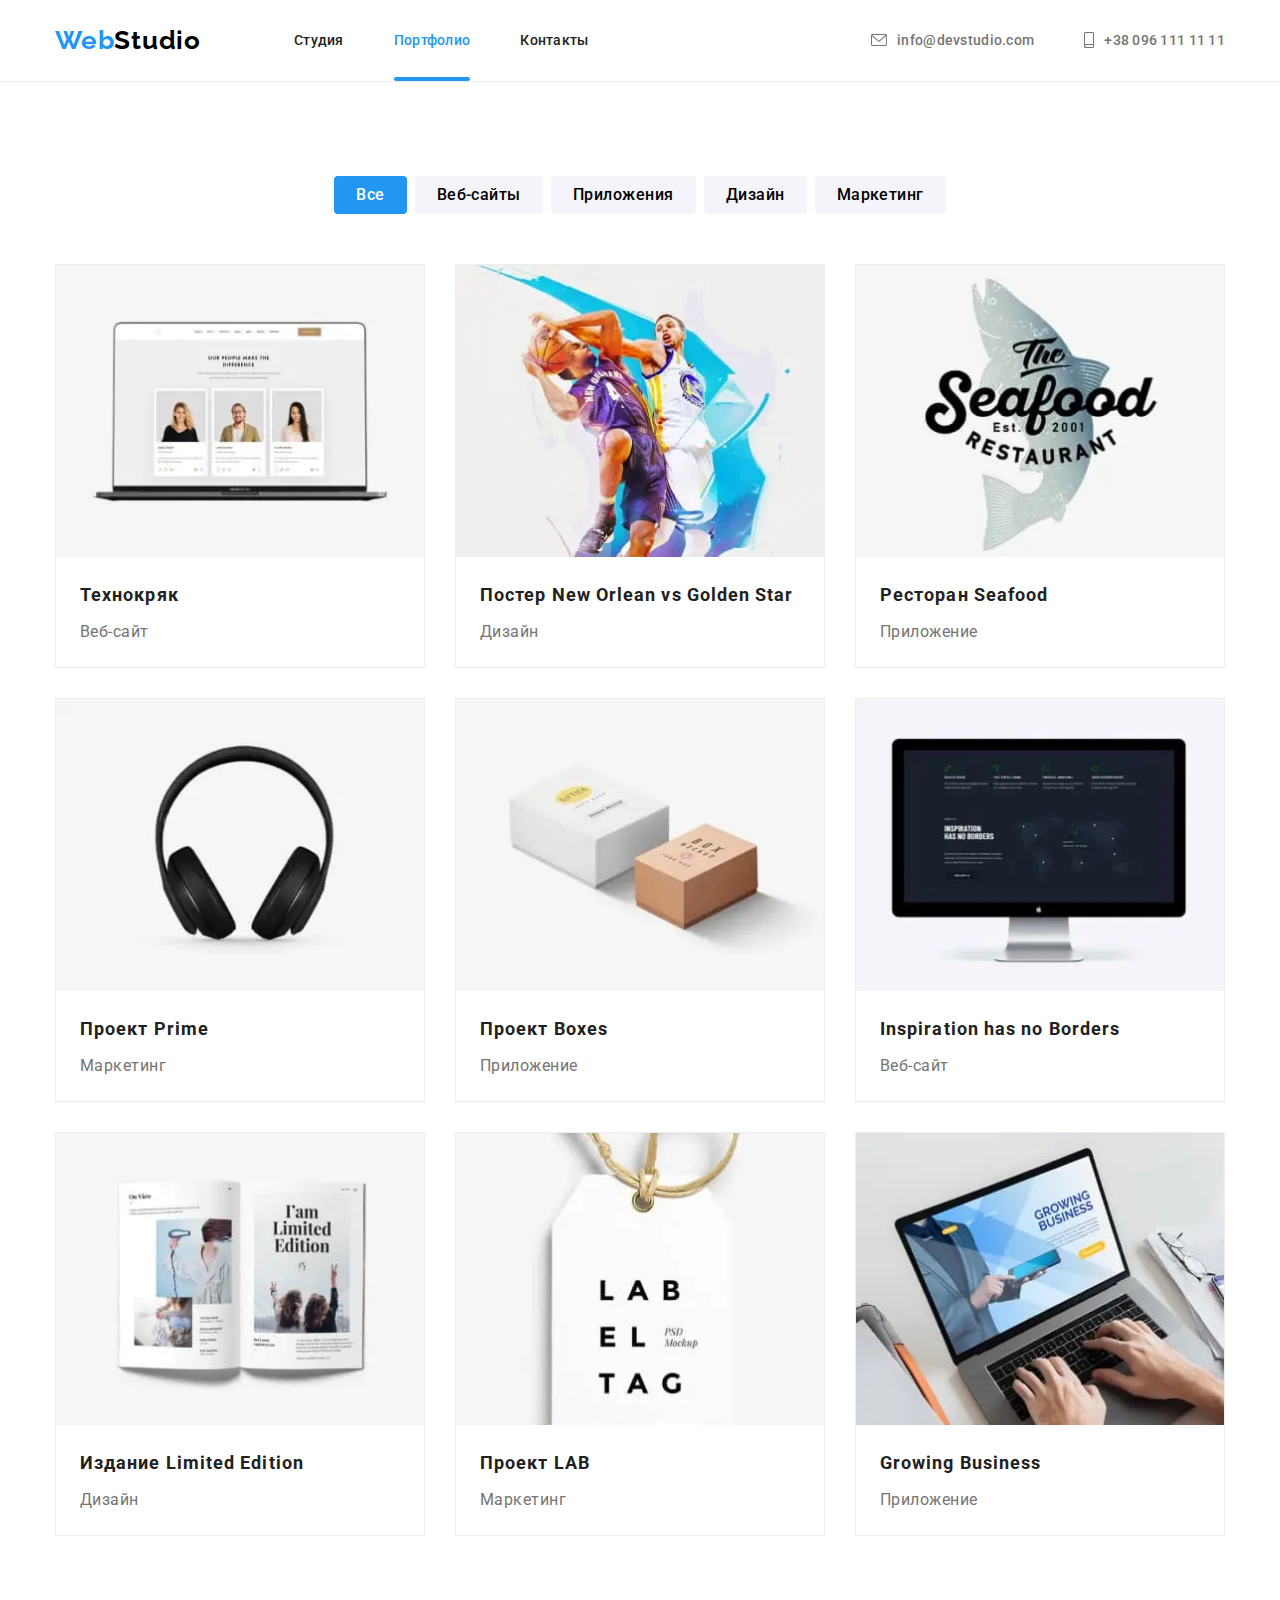
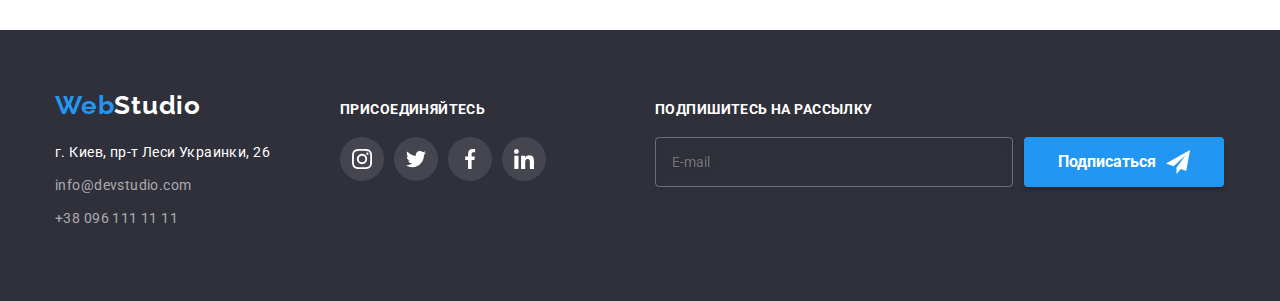
==== commit c00efacb: "правки дз" ====
--- a/portfolio.html
+++ b/portfolio.html
@@ -91,16 +91,16 @@
 
           <ul class="menu-social-list list">
             <li class="menu-socail-item">
-              <a class="menu-social-link" href=""> Instagram </a>
+              <a class="menu-social-link" style="text-decoration: none" href=""> Instagram </a>
             </li>
             <li class="menu-socail-item">
-              <a class="menu-social-link" href=""> Twitter</a>
+              <a class="menu-social-link" style="text-decoration: none" href=""> Twitter</a>
             </li>
             <li class="menu-socail-item">
-              <a class="menu-social-link" href=""> Facebook </a>
+              <a class="menu-social-link" style="text-decoration: none" href=""> Facebook </a>
             </li>
             <li class="menu-socail-item">
-              <a class="menu-social-link" href=""> LinkedIn </a>
+              <a class="menu-social-link" style="text-decoration: none" href=""> LinkedIn </a>
             </li>
           </ul>
         </div>
--- a/css/main.min.css
+++ b/css/main.min.css
@@ -1,2 +1,2 @@
-:root{--primary-text-color: #757575;--secondary-text-color: #212121;--main-background-color: #ffffff;--secondary-background-color: #2f303a;--accent-color: #2196f3;--secondary-accent-color: rgba(255, 255, 255, 0.6);--background-color: #f5f4fa;--color-for-line: #ececec;--border-portfolio: #eeeeee;--cubic: cubic-bezier(0.4, 0, 0.2, 1);--dark-color: #000000;--color-button: #188ce8;--overlay-color: rgba(47, 48, 58, 0.8);--overlay-color-secondary: rgba(33, 149, 243, 0.9);--icon-fill: #afb1b8;--time-slot: 250ms;--text-font: "Roboto", sans-serif;--title-font: "Raleway", sans-serif}.visually-hidden{position:absolute !important;clip:rect(1px 1px 1px 1px);clip:rect(1px, 1px, 1px, 1px);padding:0 !important;border:0 !important;height:1px !important;width:1px !important;overflow:hidden}.current-link{color:var(--accent-color)}.current-link::after{position:absolute;display:block;-ms-flex-negative:0;flex-shrink:0;margin-top:29px;width:100%;height:4px;content:"";margin-right:20px;background-color:var(--accent-color);border-radius:2px}*,*::before,*::after{-webkit-box-sizing:border-box;box-sizing:border-box}body{font-family:var(--text-font);font-weight:400;font-size:14px;color:var(--secondary-text-color);background-color:var(--main-background-color)}h1,h2,h3,h4,h5,h6,p{margin:0}ul,ol{margin:0;padding:0}img{display:block;max-width:100%;height:auto}.container{width:100%;padding:0 15px;margin:0 auto}.header .container{display:-webkit-box;display:-ms-flexbox;display:flex;-webkit-box-align:center;-ms-flex-align:center;align-items:center;-webkit-box-pack:justify;-ms-flex-pack:justify;justify-content:space-between}.footer .container{display:-webkit-box;display:-ms-flexbox;display:flex;-webkit-box-orient:vertical;-webkit-box-direction:normal;-ms-flex-direction:column;flex-direction:column;-webkit-box-align:center;-ms-flex-align:center;align-items:center;-ms-flex-wrap:wrap;flex-wrap:wrap}@media screen and (min-width: 480px){.container{width:480px}}@media screen and (min-width: 768px){.container{width:768px}.header .container{display:-webkit-box;display:-ms-flexbox;display:flex;-webkit-box-align:center;-ms-flex-align:center;align-items:center}.footer .container{display:-webkit-box;display:-ms-flexbox;display:flex;-webkit-box-orient:horizontal;-webkit-box-direction:normal;-ms-flex-direction:row;flex-direction:row;-webkit-box-align:baseline;-ms-flex-align:baseline;align-items:baseline;-ms-flex-pack:distribute;justify-content:space-around}}@media screen and (min-width: 1200px){.container{width:1200px}.header .container{display:-webkit-box;display:-ms-flexbox;display:flex;-webkit-box-align:center;-ms-flex-align:center;align-items:center}.footer .container{display:-webkit-box;display:-ms-flexbox;display:flex;-webkit-box-align:baseline;-ms-flex-align:baseline;align-items:baseline;-ms-flex-wrap:nowrap;flex-wrap:nowrap}}.logo-link{font-family:var(--title-font);font-weight:700;font-size:24px;line-height:1.167;letter-spacing:0.03em;color:var(--accent-color);text-decoration:none}.header .logo-link{padding-top:16px;padding-bottom:16px}.footer .logo-link{display:inline-block;margin-bottom:20px}.logo-text{color:var(--dark-color)}.footer .logo-text{color:var(--main-background-color)}@media screen and (min-width: 768px){.header .logo-link{padding-top:26px;padding-bottom:26px;margin-right:88px}}@media screen and (min-width: 1200px){.logo-link{font-size:26px;line-height:1.192}.header .logo-link{padding-top:25px;padding-bottom:25px;margin-right:93px}.footer .logo-link{display:inline-block;margin-bottom:20px}.logo-text{color:var(--dark-color)}.footer .logo-text{color:var(--main-background-color)}}.contacts-list{display:none}.email-link,.phone-link{display:inline-block;-webkit-box-align:center;-ms-flex-align:center;align-items:center;font-style:normal;font-weight:500;font-size:12px;line-height:1.167px;letter-spacing:0.02em;color:var(--primary-text-color);text-decoration:none;-webkit-transition:color var(--time-slot) var(--cubic);transition:color var(--time-slot) var(--cubic)}.footer .email-link,.footer .email-link,.footer .phone-link,.footer .phone-link{font-style:normal;font-weight:400;font-size:14px;line-height:1.714;letter-spacing:0.03em;color:var(--secondary-accent-color)}.email-link:hover,.email-link:focus,.phone-link:hover,.phone-link:focus{color:var(--accent-color)}@media screen and (min-width: 768px){.contacts-list{display:block;margin-left:auto;list-style-type:none}.header .email-link,.header .email-link,.header .phone-link,.header .phone-link{display:-webkit-box;display:-ms-flexbox;display:flex}.footer .email-link,.footer .email-link,.footer .phone-link,.footer .phone-link{font-style:normal;font-weight:400;line-height:1.714;letter-spacing:0.03em;color:var(--secondary-accent-color)}.email-link:hover,.email-link:focus,.phone-link:hover,.phone-link:focus{color:var(--accent-color)}.header .email-link{padding-top:21px;padding-bottom:5px}.header .phone-link{padding-top:5px;padding-bottom:21px}.contacts-icon{margin-right:8px;fill:var(--primary-text-color);-webkit-transition:fill var(--time-slot) var(--cubic);transition:fill var(--time-slot) var(--cubic)}.email-link .contacts-icon{width:14px;height:10px}.phone-link .contacts-icon{width:10px;height:14px}.email-link:hover .contacts-icon,.email-link:focus .contacts-icon,.phone-link:hover .contacts-icon,.phone-link:focus .contacts-icon{fill:var(--accent-color)}}@media screen and (min-width: 1200px){.contacts-list{display:-webkit-box;display:-ms-flexbox;display:flex;margin-left:auto;list-style-type:none}.contacts-item:not(:last-child){margin-right:50px}.email-link,.phone-link{font-size:14px;line-height:1.142}.header .email-link,.header .email-link,.header .phone-link,.header .phone-link{padding-top:32px;padding-bottom:32px}.contacts-icon{margin-right:10px;fill:var(--primary-text-color);-webkit-transition:fill var(--time-slot) var(--cubic);transition:fill var(--time-slot) var(--cubic)}.email-link .contacts-icon{width:16px;height:12px}.phone-link .contacts-icon{width:10px;height:16px}.email-link:hover .contacts-icon,.email-link:focus .contacts-icon,.phone-link:hover .contacts-icon,.phone-link:focus .contacts-icon{fill:var(--accent-color)}}.modal-open-button{padding-top:10px;padding-right:32px;padding-bottom:10px;padding-left:32px;min-width:200px;-webkit-box-align:center;-ms-flex-align:center;align-items:center;text-align:center;font-weight:700;font-size:16px;line-height:1.875;letter-spacing:0.06em;color:var(--main-background-color);background-color:var(--accent-color);-webkit-box-shadow:0px 4px 4px rgba(0,0,0,0.15);box-shadow:0px 4px 4px rgba(0,0,0,0.15);border-radius:4px;border:none;-webkit-transition:background-color var(--time-slot) var(--cubic),color var(--time-slot) var(--cubic);transition:background-color var(--time-slot) var(--cubic),color var(--time-slot) var(--cubic)}.modal-open-button:hover,.modal-open-button:focus{background-color:var(--color-button);cursor:pointer}.filter-list-btn{padding-top:6px;padding-right:22px;padding-bottom:6px;padding-left:22px;font-weight:500;font-size:16px;line-height:1.625;letter-spacing:0.03em;border-radius:4px;border:none;background-color:var(--background-color);-webkit-transition:background-color var(--time-slot) var(--cubic),color var(--time-slot) var(--cubic),-webkit-box-shadow var(--time-slot) var(--cubic);transition:background-color var(--time-slot) var(--cubic),color var(--time-slot) var(--cubic),-webkit-box-shadow var(--time-slot) var(--cubic);transition:background-color var(--time-slot) var(--cubic),color var(--time-slot) var(--cubic),box-shadow var(--time-slot) var(--cubic);transition:background-color var(--time-slot) var(--cubic),color var(--time-slot) var(--cubic),box-shadow var(--time-slot) var(--cubic),-webkit-box-shadow var(--time-slot) var(--cubic)}.filter-list-btn:hover,.filter-list-btn:focus{color:var(--main-background-color);background-color:var(--accent-color);-webkit-box-shadow:0px 3px 1px rgba(0,0,0,0.1),0px 1px 2px rgba(0,0,0,0.08),0px 2px 2px rgba(0,0,0,0.12);box-shadow:0px 3px 1px rgba(0,0,0,0.1),0px 1px 2px rgba(0,0,0,0.08),0px 2px 2px rgba(0,0,0,0.12);cursor:pointer}.active-btn{color:var(--main-background-color);background-color:var(--accent-color)}.title{margin-bottom:50px;font-weight:700;font-size:36px;line-height:1.167;letter-spacing:0.03em}.work .title,.clients .title{text-align:center}.social-list{display:-webkit-box;display:-ms-flexbox;display:flex;list-style-type:none;-webkit-box-pack:center;-ms-flex-pack:center;justify-content:center}.socail-item{width:44px;height:44px}.socail-item.socail-item:not(:last-child){margin-right:10px}.social-link{display:-webkit-box;display:-ms-flexbox;display:flex;-webkit-box-pack:center;-ms-flex-pack:center;justify-content:center;-webkit-box-align:center;-ms-flex-align:center;align-items:center;width:100%;height:100%;background-color:var(--main-background-color);border-radius:50%;-webkit-transition:background-color var(--time-slot) var(--cubic);transition:background-color var(--time-slot) var(--cubic)}.footer .social-link{background-color:rgba(255,255,255,0.1);border-radius:50%;-webkit-transition:background-color var(--time-slot) var(--cubic);transition:background-color var(--time-slot) var(--cubic)}.social-link:hover,.social-link:focus{background-color:var(--accent-color)}.social-icon{fill:var(--icon-fill);-webkit-transition:fill var(--time-slot) var(--cubic);transition:fill var(--time-slot) var(--cubic)}.social-link:hover .social-icon,.social-link:focus .social-icon{fill:var(--main-background-color)}.footer .social-icon{fill:var(--main-background-color)}.subscribe-form{display:-webkit-box;display:-ms-flexbox;display:flex;-webkit-box-orient:vertical;-webkit-box-direction:normal;-ms-flex-direction:column;flex-direction:column;-webkit-box-align:center;-ms-flex-align:center;align-items:center;width:100%}.subcribe-call{display:block;margin-bottom:20px;font-size:14px;line-height:1.142;letter-spacing:0.03em;text-transform:uppercase;color:var(--main-background-color)}.modal-form-comment::-webkit-input-placeholder{font-size:16px;line-height:1.25;-webkit-box-align:center;align-items:center;letter-spacing:0.03em;color:var(--secondary-accent-color)}.modal-form-comment:-ms-input-placeholder{font-size:16px;line-height:1.25;-ms-flex-align:center;align-items:center;letter-spacing:0.03em;color:var(--secondary-accent-color)}.modal-form-comment::-ms-input-placeholder{font-size:16px;line-height:1.25;-ms-flex-align:center;align-items:center;letter-spacing:0.03em;color:var(--secondary-accent-color)}.modal-form-comment::placeholder{font-size:16px;line-height:1.25;-webkit-box-align:center;-ms-flex-align:center;align-items:center;letter-spacing:0.03em;color:var(--secondary-accent-color)}.subscribe-form-input{display:block;padding-left:16px;margin-bottom:20px;width:100%;height:50px;border:1px solid rgba(255,255,255,0.3);border-radius:4px;-webkit-filter:drop-shadow(0px 4px 4px rgba(0,0,0,0.15));filter:drop-shadow(0px 4px 4px rgba(0,0,0,0.15));background-color:transparent;color:var(--main-background-color);-webkit-transition:border-color var(--time-slot) var(--cubic);transition:border-color var(--time-slot) var(--cubic)}.subscribe-form-input:focus{outline:none;border-color:var(--accent-color)}.subscribe-form-btn{display:-webkit-inline-box;display:-ms-inline-flexbox;display:inline-flex;-webkit-box-align:center;-ms-flex-align:center;align-items:center;-webkit-box-pack:center;-ms-flex-pack:center;justify-content:center;min-width:200px;height:50px;border-radius:4px;-webkit-box-shadow:0px 4px 4px rgba(0,0,0,0.15);box-shadow:0px 4px 4px rgba(0,0,0,0.15);border:none;background:var(--accent-color);color:var(--main-background-color);font-weight:bold;font-size:16px;line-height:1.875;cursor:pointer;-webkit-transition:background-color var(--time-slot) var(--cubic);transition:background-color var(--time-slot) var(--cubic)}.subscribe-form-btn:hover,.subscribe-form-btn:focus{background-color:var(--color-button)}.subscribe-form-btn-icon{margin-left:10px}@media screen and (min-width: 768px){.subscribe-form-input{width:450px}}@media screen and (min-width: 1200px){.subscribe-form{display:inline-block;margin-left:auto;width:570px}.subscribe-form-input{display:inline-block;width:358px;margin-right:8px}}.list{display:-webkit-box;display:-ms-flexbox;display:flex;list-style-type:none}.address-list{list-style-type:none}.header{border-bottom:1px solid var(--color-for-line)}@media screen and (max-width: 767px){.navigation-list{display:none}.burger-btn{background-color:transparent;border:none;padding:0}.burger-icon{width:40px;height:40px;-webkit-transition:color var(--time-slot) var(--cubic);transition:color var(--time-slot) var(--cubic)}.burger-btn:hover .burger-icon,.burger-btn:focus .burger-icon{fill:var(--accent-color)}}@media screen and (min-width: 768px){.burger-btn{display:none}.mobile-menu{display:none}.navigation{display:-webkit-box;display:-ms-flexbox;display:flex;-webkit-box-align:center;-ms-flex-align:center;align-items:center}.navigation-list{display:-webkit-box;display:-ms-flexbox;display:flex;-webkit-box-align:center;-ms-flex-align:center;align-items:center}.navigation-item:not(:last-child){margin-right:50px}.navigation-item .navigation-link{position:relative;display:block;padding-top:32px;padding-bottom:32px;font-weight:500;line-height:1.143;letter-spacing:0.02em;color:var(--secondary-text-color);text-decoration:none;-webkit-transition:color var(--time-slot) var(--cubic);transition:color var(--time-slot) var(--cubic)}.navigation-item .navigation-link:hover,.navigation-item .navigation-link:focus{color:var(--accent-color)}.navigation-item .navigation-link.current-link{color:var(--accent-color)}.navigation-link{position:relative;display:block;padding-top:32px;padding-bottom:32px;font-weight:500;line-height:1.143;letter-spacing:0.02em;color:var(--secondary-text-color);text-decoration:none;-webkit-transition:color var(--time-slot) var(--cubic);transition:color var(--time-slot) var(--cubic)}.navigation-link:hover,.navigation-link:focus{color:var(--accent-color)}.navigation-link.current-link{color:var(--accent-color)}}.hero{margin:0 auto;padding-top:118px;padding-bottom:118px;height:400px;text-align:center;background:var(--secondary-background-color);background-image:-webkit-gradient(linear, left top, left bottom, from(rgba(47,48,58,0.4)), to(rgba(47,48,58,0.4))),url("../images/hero/mobile/hero@1x .jpg");background-image:linear-gradient(rgba(47,48,58,0.4), rgba(47,48,58,0.4)),url("../images/hero/mobile/hero@1x .jpg");background-position:center;background-repeat:no-repeat;background-size:cover}.hero-title{margin-bottom:30px;font-weight:900;font-size:20px;line-height:1.615;text-align:center;letter-spacing:0.06em;text-transform:uppercase;color:var(--main-background-color)}@media screen and (min-device-pixel-ratio: 2), screen and (-webkit-min-device-pixel-ratio: 2), screen and (min-resolution: 192dpi), screen and (min-resolution: 2dppx){.hero{background-image:-webkit-gradient(linear, left top, left bottom, from(rgba(47,48,58,0.4)), to(rgba(47,48,58,0.4))),url("../images/hero/mobile/hero@2x .jpg");background-image:linear-gradient(rgba(47,48,58,0.4), rgba(47,48,58,0.4)),url("../images/hero/mobile/hero@2x .jpg")}}@media screen and (min-width: 480px){.hero-title{font-size:26px}}@media screen and (min-width: 768px){.hero{background-image:-webkit-gradient(linear, left top, left bottom, from(rgba(47,48,58,0.4)), to(rgba(47,48,58,0.4))),url("../images/hero/tablet/hero@1x .jpg");background-image:linear-gradient(rgba(47,48,58,0.4), rgba(47,48,58,0.4)),url("../images/hero/tablet/hero@1x .jpg")}}@media screen and (min-device-pixel-ratio: 2) and (min-width: 768px), screen and (-webkit-min-device-pixel-ratio: 2), screen and (min-resolution: 192dpi), screen and (min-resolution: 2dppx){.hero{background-image:-webkit-gradient(linear, left top, left bottom, from(rgba(47,48,58,0.4)), to(rgba(47,48,58,0.4))),url("../images/hero/tablet/hero@2x .jpg");background-image:linear-gradient(rgba(47,48,58,0.4), rgba(47,48,58,0.4)),url("../images/hero/tablet/hero@2x .jpg")}}@media screen and (min-width: 1200px){.hero{padding-top:200px;padding-bottom:200px;max-width:1600px;height:600px;background-image:-webkit-gradient(linear, left top, left bottom, from(rgba(47,48,58,0.4)), to(rgba(47,48,58,0.4))),url("../images/hero/desktop/hero@1x .jpg");background-image:linear-gradient(rgba(47,48,58,0.4), rgba(47,48,58,0.4)),url("../images/hero/desktop/hero@1x .jpg");background-repeat:no-repeat;background-size:cover}.hero-title{font-size:44px;line-height:1.5}}@media screen and (min-device-pixel-ratio: 2) and (min-width: 1200px), screen and (-webkit-min-device-pixel-ratio: 2), screen and (min-resolution: 192dpi), screen and (min-resolution: 2dppx){.hero{background-image:-webkit-gradient(linear, left top, left bottom, from(rgba(47,48,58,0.4)), to(rgba(47,48,58,0.4))),url("../images/hero/desktop/hero@2x .jpg");background-image:linear-gradient(rgba(47,48,58,0.4), rgba(47,48,58,0.4)),url("../images/hero/desktop/hero@2x .jpg")}}.features{padding-top:60px;padding-bottom:60px}.features-item:not(:last-child){margin-bottom:30px}.features-item-title{margin-bottom:10px;font-weight:700;font-size:14px;line-height:1.143;letter-spacing:0.03em;text-align:center;text-transform:uppercase}.features-list{list-style-type:none}.features-icon{width:70px;height:70px}.features-item-text{line-height:1.714;letter-spacing:0.03em;color:var(--primary-text-color)}.thumb{display:-webkit-box;display:-ms-flexbox;display:flex;margin-bottom:30px;-webkit-box-pack:center;-ms-flex-pack:center;justify-content:center;-webkit-box-align:center;-ms-flex-align:center;align-items:center;max-width:450px;height:120px;background:var(--background-color);border-radius:4px}@media screen and (min-width: 768px){.features-item-title{text-align:left}.features-list{display:-webkit-inline-box;display:-ms-inline-flexbox;display:inline-flex;-ms-flex-wrap:wrap;flex-wrap:wrap}.features-item{max-width:calc((768px - 60px) / 2)}.features-item:nth-child(odd){margin-right:30px}.features-item:nth-last-child(-n+2){margin-bottom:0px}.thumb{max-width:354px}}@media screen and (min-width: 1200px){.features{padding-top:94px;padding-bottom:94px}.features-item{max-width:calc((1200px - 120px) / 4)}.features-item:nth-child(odd){margin-right:0px}.features-item:not(:last-child){margin-right:30px}.thumb{width:270px;height:120px}}@media screen and (max-width: 1199px){.work{display:none}}@media screen and (min-width: 1200px){.work{padding-bottom:94px}.work-item:not(:last-child){margin-right:30px}.work-item-wrapper{position:relative}.work-text{display:-webkit-box;display:-ms-flexbox;display:flex;position:absolute;-webkit-box-align:center;-ms-flex-align:center;align-items:center;-webkit-box-pack:center;-ms-flex-pack:center;justify-content:center;left:0;bottom:0;width:100%;height:70px;font-size:18px;line-height:1.56;letter-spacing:0.03em;background-color:var(--overlay-color);color:var(--main-background-color)}}.our-team{padding-top:60px;padding-bottom:60px;background-color:var(--background-color);text-align:center}.our-team .title{margin-bottom:30px;font-size:28px;line-height:1.178}.our-team-list{list-style:none}.our-team-item{max-width:450px;max-height:622px;background-color:var(--main-background-color);-webkit-box-shadow:0px 1px 3px rgba(0,0,0,0.12),0px 1px 1px rgba(0,0,0,0.14),0px 2px 1px rgba(0,0,0,0.2);box-shadow:0px 1px 3px rgba(0,0,0,0.12),0px 1px 1px rgba(0,0,0,0.14),0px 2px 1px rgba(0,0,0,0.2);border-radius:0px 0px 4px 4px}.our-team-item:not(:last-child){margin-bottom:30px}.our-team-wrapper{padding-top:20px;padding-right:24px;padding-bottom:20px;padding-left:24px}.our-team-name{margin-bottom:10px;font-weight:500;font-size:16px;line-height:0.842;letter-spacing:0.03em}.our-team-position{margin-bottom:16px;font-size:16px;line-height:0.842;letter-spacing:0.03em;color:var(--primary-text-color)}@media screen and (min-width: 768px){.our-team-list{display:-webkit-box;display:-ms-flexbox;display:flex;-ms-flex-wrap:wrap;flex-wrap:wrap;list-style:none}.our-team-item{max-width:354px;max-height:536px}.our-team-item:nth-child(odd){margin-right:30px}.our-team-item:nth-last-child(-n+2){margin-bottom:0px}}@media screen and (min-width: 1200px){.our-team{padding-top:94px;padding-bottom:94px}.our-team .title{margin-bottom:50px;font-size:36px;line-height:1.167}.our-team-item{max-width:270px;max-height:428px}.our-team-item:not(:last-child){margin-right:30px;margin-bottom:0}.our-team-wrapper{padding-top:30px;padding-right:32px;padding-bottom:30px;padding-left:32px}}.clients{padding-top:60px;padding-bottom:60px}.clients .title{font-size:28px;line-height:1.178;margin-bottom:30px}.clients-list{display:-webkit-box;display:-ms-flexbox;display:flex;list-style-type:none;-ms-flex-wrap:wrap;flex-wrap:wrap}.clients-item{width:calc((100% - 30px) / 2);height:90px;margin-bottom:30px}.clients-item:nth-child(odd){margin-right:30px}.clients-item:nth-last-child(-n+2){margin-bottom:0px}.client-link{display:-webkit-box;display:-ms-flexbox;display:flex;-webkit-box-pack:center;-ms-flex-pack:center;justify-content:center;-webkit-box-align:center;-ms-flex-align:center;align-items:center;width:100%;height:100%;border:1px solid var(--icon-fill);border-radius:4px;-webkit-transition:border-color var(--time-slot) var(--cubic);transition:border-color var(--time-slot) var(--cubic)}.client-link:hover,.client-link:focus{border-color:var(--accent-color)}.client-logo{fill:var(--icon-fill);-webkit-transition:fill var(--time-slot) var(--cubic);transition:fill var(--time-slot) var(--cubic)}.client-link:hover .client-logo,.client-link:focus .client-logo{fill:var(--accent-color)}@media screen and (min-width: 768px){.clients-item{width:calc((768px - 90px) / 3);margin-bottom:30px;margin-right:30px}.clients-item:nth-child(3n+3){margin-right:0px}.clients-item:nth-last-child(-n+3){margin-bottom:0px}}@media screen and (min-width: 1200px){.clients{padding-top:94px;padding-bottom:94px}.clients .title{font-size:36px;line-height:1.167;margin-bottom:50px}.clients-list{-webkit-box-pack:justify;-ms-flex-pack:justify;justify-content:space-between}.clients-item{width:170px}.clients-item:not(:last-child){margin-right:30px}}.portfolio-section{padding-top:60px;padding-bottom:60px}.filter-list{margin-bottom:25px;-ms-flex-wrap:wrap;flex-wrap:wrap}.filter-list-item{margin-bottom:15px}.filter-list-item:not(:last-child){margin-right:8px}.portfolio-list{-ms-flex-wrap:wrap;flex-wrap:wrap}.portfolio-item{position:relative;width:100%;max-width:450px;max-height:404px;background-color:var(--main-background-color);border:1px solid var(--border-portfolio)}.portfolio-item:not(:last-child){margin-bottom:30px}.portfolio-item-link{display:block;width:100%;height:100%;text-decoration:none;color:var(--secondary-text-color);overflow:hidden;-webkit-transition:-webkit-box-shadow var(--time-slot) var(--cubic);transition:-webkit-box-shadow var(--time-slot) var(--cubic);transition:box-shadow var(--time-slot) var(--cubic);transition:box-shadow var(--time-slot) var(--cubic), -webkit-box-shadow var(--time-slot) var(--cubic)}.portfolio-item-link:hover,.portfolio-item-link:focus{-webkit-box-shadow:0px 1px 1px rgba(0,0,0,0.12),0px 4px 4px rgba(0,0,0,0.06),1px 4px 6px rgba(0,0,0,0.16);box-shadow:0px 1px 1px rgba(0,0,0,0.12),0px 4px 4px rgba(0,0,0,0.06),1px 4px 6px rgba(0,0,0,0.16)}.portfolio-item-link .list-item-wrapper{padding-top:20px;padding-right:24px;padding-bottom:20px;padding-left:24px}.portfolio-item-title{margin-bottom:4px;font-weight:700;font-size:18px;line-height:2;letter-spacing:0.06em}.portfolio-item-category{font-size:16px;line-height:1.875;letter-spacing:0.03em;color:var(--primary-text-color)}.portfolio-item-img-wrapper{position:relative;overflow:hidden}.overlay{position:absolute;left:0;top:0;padding-top:63px;padding-right:24px;padding-bottom:63px;padding-left:24px;width:100%;height:100%;font-size:18px;line-height:1.56;letter-spacing:0.03em;background-color:var(--overlay-color-secondary);color:var(--main-background-color);-webkit-transform:translateY(101%);transform:translateY(101%);-webkit-transition:-webkit-transform var(--time-slot) var(--cubic);transition:-webkit-transform var(--time-slot) var(--cubic);transition:transform var(--time-slot) var(--cubic);transition:transform var(--time-slot) var(--cubic), -webkit-transform var(--time-slot) var(--cubic)}.portfolio-item-link:hover .overlay,.portfolio-item-link:focus .overlay{-webkit-transform:translateY(0);transform:translateY(0)}@media screen and (min-width: 768px){.portfolio-item{width:100%;max-width:354px;max-height:440px;background-color:var(--main-background-color);border:1px solid var(--border-portfolio)}.portfolio-item:nth-child(odd){margin-right:30px}.filter-list{-webkit-box-pack:center;-ms-flex-pack:center;justify-content:center;margin-bottom:30px}.filter-list-item{margin-bottom:0px}}@media screen and (min-width: 1200px){.portfolio-section{padding-top:94px;padding-bottom:94px}.filter-list{margin-bottom:50px;-webkit-box-pack:center;-ms-flex-pack:center;justify-content:center}.filter-list-item:not(:last-child){margin-right:8px}.portfolio-item{position:relative;max-width:370px;max-height:404px;background-color:var(--main-background-color);border:1px solid var(--border-portfolio)}.portfolio-item:nth-child(odd){margin-right:0px}.portfolio-item:not(:last-child){margin-bottom:0px}.portfolio-item:not(:nth-child(3n)){margin-right:30px}.portfolio-item:not(:nth-last-child(-n+3)){margin-bottom:30px}}.footer{padding-top:60px;padding-bottom:60px;background:var(--secondary-background-color)}.footer-left{display:-webkit-box;display:-ms-flexbox;display:flex;-webkit-box-orient:vertical;-webkit-box-direction:normal;-ms-flex-direction:column;flex-direction:column;-webkit-box-align:center;-ms-flex-align:center;align-items:center;margin-bottom:60px}.address-list{display:-webkit-box;display:-ms-flexbox;display:flex;-webkit-box-orient:vertical;-webkit-box-direction:normal;-ms-flex-direction:column;flex-direction:column;-webkit-box-align:center;-ms-flex-align:center;align-items:center;list-style-type:none}.map-link{font-style:normal;font-weight:400;line-height:1.714;letter-spacing:0.03em;color:var(--main-background-color);text-decoration:none;-webkit-transition:color var(--time-slot) var(--cubic);transition:color var(--time-slot) var(--cubic)}.map-link:hover,.map-link:focus{color:var(--accent-color)}.address-item:not(:last-child){margin-bottom:9px}.footer-right{display:-webkit-box;display:-ms-flexbox;display:flex;-webkit-box-orient:vertical;-webkit-box-direction:normal;-ms-flex-direction:column;flex-direction:column;-webkit-box-align:center;-ms-flex-align:center;align-items:center;margin-bottom:60px}.footer-right-text{margin-bottom:20px;font-weight:700;font-size:14px;line-height:1.142;letter-spacing:0.03em;text-transform:uppercase;color:var(--main-background-color)}@media screen and (min-width: 1200px){.footer-left{display:block;margin-right:70px}.address-list{display:block}.address-item:not(:last-child){margin-bottom:9px}.footer-right{display:block}.footer-right-text{margin-bottom:20px;font-weight:700;font-size:14px;line-height:1.142;letter-spacing:0.03em;text-transform:uppercase;color:var(--main-background-color)}}.backdrop{position:fixed;top:0;left:0;width:100%;height:100%;background-color:rgba(0,0,0,0.2);opacity:1;-webkit-transition:opacity var(--time-slot) var(--cubic);transition:opacity var(--time-slot) var(--cubic)}.modal{position:absolute;top:50%;left:50%;padding:40px;width:100%;height:100%;max-width:450px;max-height:609px;background-color:var(--main-background-color);-webkit-box-shadow:0px 1px 3px rgba(0,0,0,0.12),0px 1px 1px rgba(0,0,0,0.14),0px 2px 1px rgba(0,0,0,0.2);box-shadow:0px 1px 3px rgba(0,0,0,0.12),0px 1px 1px rgba(0,0,0,0.14),0px 2px 1px rgba(0,0,0,0.2);border-radius:4px;-webkit-transform:translate(-50%, -50%) scale(1);transform:translate(-50%, -50%) scale(1);-webkit-transition:-webkit-transform var(--time-slot) var(--cubic);transition:-webkit-transform var(--time-slot) var(--cubic);transition:transform var(--time-slot) var(--cubic);transition:transform var(--time-slot) var(--cubic), -webkit-transform var(--time-slot) var(--cubic)}.is-hidden{opacity:0;pointer-events:none}.backdrop.is-hidden .modal{-webkit-transform:translate(-50%, -50%) scale(0.9);transform:translate(-50%, -50%) scale(0.9)}.modal-close-btn{position:absolute;display:-webkit-box;display:-ms-flexbox;display:flex;-webkit-box-align:center;-ms-flex-align:center;align-items:center;top:8px;right:8px;width:30px;height:30px;background:transparent;border:1px solid rgba(0,0,0,0.1);border-radius:50%;cursor:pointer;-webkit-transition:fill var(--time-slot) var(--cubic);transition:fill var(--time-slot) var(--cubic)}.btn-close-icon{fill:var(--dark-color)}.modal-close-btn:hover .btn-close-icon,.modal-close-btn:focus .btn-close-icon{fill:var(--accent-color)}.modal-form{display:-webkit-box;display:-ms-flexbox;display:flex;-webkit-box-orient:vertical;-webkit-box-direction:normal;-ms-flex-direction:column;flex-direction:column;-webkit-box-align:center;-ms-flex-align:center;align-items:center;width:100%}.action-call{margin-bottom:12px;font-size:20px;line-height:1.5;text-align:center;letter-spacing:0.03em}.modal-form-input-label{margin-bottom:10px;width:100%;font-size:12px;line-height:1.167;letter-spacing:0.01em;color:var(--primary-text-color)}.modal-form-input-label:last-child{margin-bottom:20px}.modal-form-input-wrapper{position:relative;display:block}.modal-form-input{display:block;margin-top:4px;padding-left:42px;width:100%;height:40px;border:1px solid rgba(33,33,33,0.2);border-radius:4px;-webkit-transition:border-color var(--time-slot) var(--cubic);transition:border-color var(--time-slot) var(--cubic)}.modal-form-input:focus{outline:none;border-color:var(--accent-color)}.modal-form-icon{position:absolute;top:50%;left:12px;-webkit-transform:translateY(-50%);transform:translateY(-50%);-webkit-transition:fill var(--time-slot) var(--cubic);transition:fill var(--time-slot) var(--cubic)}.modal-form-input:focus+.modal-form-icon{fill:var(--accent-color)}.modal-form-comment{display:block;margin-top:4px;padding:16px;width:100%;height:120px;border:1px solid rgba(33,33,33,0.2);border-radius:4px;resize:none;font-size:14px;line-height:1.143;letter-spacing:0.01em;-webkit-transition:border-color var(--time-slot) var(--cubic);transition:border-color var(--time-slot) var(--cubic)}.modal-form-comment:focus{outline:none;border-color:var(--accent-color)}.modal-form-comment::-webkit-input-placeholder{color:rgba(117,117,117,0.5)}.modal-form-comment:-ms-input-placeholder{color:rgba(117,117,117,0.5)}.modal-form-comment::-ms-input-placeholder{color:rgba(117,117,117,0.5)}.modal-form-comment::placeholder{color:rgba(117,117,117,0.5)}.modal-form-comment:focus::-webkit-input-placeholder{color:var(--accent-color)}.modal-form-comment:focus:-ms-input-placeholder{color:var(--accent-color)}.modal-form-comment:focus::-ms-input-placeholder{color:var(--accent-color)}.modal-form-comment:focus::placeholder{color:var(--accent-color)}.modal-form-label-policy{display:-webkit-box;display:-ms-flexbox;display:flex;-webkit-box-align:center;-ms-flex-align:center;align-items:center;-ms-flex-wrap:wrap;flex-wrap:wrap;font-size:11px}.modal-form-label-policy::before{display:inline-block;width:13px;height:12px;content:"";margin-right:5px;background-image:url(../images/modal/icon-check-box.svg);background-size:contain;background-origin:border-box;background-repeat:no-repeat}.modal-form-policy-check:checked+.modal-form-label-policy::before{background-color:var(--accent-color);background-image:url(../images/modal/icon-check.svg);border-color:transparent;background-size:contain;background-origin:border-box}.modal-form-policy-check:focus+.modal-form-label-policy::before{-webkit-box-shadow:0 0 0 2px var(--accent-color);box-shadow:0 0 0 2px var(--accent-color)}.modal-form-btn{margin-top:30px;padding:10px 55px;min-width:200px;border-radius:4px;border:none;font-weight:700;font-size:16px;line-height:1.875;letter-spacing:0.06em;color:var(--main-background-color);background-color:var(--accent-color);-webkit-box-shadow:0px 4px 4px rgba(0,0,0,0.15);box-shadow:0px 4px 4px rgba(0,0,0,0.15);cursor:pointer;-ms-flex-item-align:center;-ms-grid-row-align:center;align-self:center;-webkit-transition:bbackground-color var(--time-slot) var(--cubic);transition:bbackground-color var(--time-slot) var(--cubic)}.modal-form-btn:hover,.modal-form-btn:focus{background-color:var(--color-button)}@media screen and (min-width: 480px){.modal-form-label-policy::before{width:16px;height:15px;margin-right:8px}.modal-form-label-policy{font-size:12px}}@media screen and (min-width: 1200px){.modal{max-width:528px;max-height:581px}.action-call{line-height:1.15}.modal-form-label-policy{font-size:14px}}@media screen and (max-width: 767px){.mobile-menu{display:-webkit-box;display:-ms-flexbox;display:flex;-webkit-box-orient:vertical;-webkit-box-direction:normal;-ms-flex-direction:column;flex-direction:column;-webkit-box-pack:justify;-ms-flex-pack:justify;justify-content:space-between;z-index:100;position:absolute;top:0;left:50%;-webkit-transform:translateX(-50%) translateY(-150%);transform:translateX(-50%) translateY(-150%);width:100%;height:100vh;background-color:var(--main-background-color);padding:48px 40px;-webkit-transition:-webkit-transform var(--time-slot) var(--cubic);transition:-webkit-transform var(--time-slot) var(--cubic);transition:transform var(--time-slot) var(--cubic);transition:transform var(--time-slot) var(--cubic), -webkit-transform var(--time-slot) var(--cubic)}.mobile-menu.is-open{-webkit-transform:translateX(-50%) translateY(0%);transform:translateX(-50%) translateY(0%);position:fixed}.mobile-close-btn{position:absolute;top:10px;right:15px;padding:0;background-color:transparent;border:none}.icon-close{width:40px;height:40px;-webkit-transition:color var(--time-slot) var(--cubic);transition:color var(--time-slot) var(--cubic)}.mobile-close-btn:hover .icon-close,.mobile-close-btn:focus .icon-close{fill:var(--accent-color)}.mobile-menu-nav,.mobile-menu-contacts{list-style:none}.mobile-menu-nav-item:not(:last-child){margin-bottom:32px}.mobile-menu-contacts{margin-bottom:64px}.mobile-menu-contacts .phone-link{margin-bottom:32px;font-weight:500;font-size:24px;line-height:1.176;letter-spacing:0.02em;color:var(--accent-color)}.mobile-menu-contacts .email-link{font-weight:500;font-size:24px;line-height:1.166;letter-spacing:0.02em;color:var(--primary-text-color)}.mobile-menu-nav-link{text-decoration:none;font-weight:500;font-size:40px;line-height:1.175;letter-spacing:0.02em;color:var(--secondary-text-color);-webkit-transition:color var(--time-slot) var(--cubic);transition:color var(--time-slot) var(--cubic)}.mobile-menu-nav-link:hover,.mobile-menu-nav-link:focus{color:var(--accent-color)}.mobile-menu-nav-link.current{color:var(--accent-color)}.menu-social-list{-webkit-box-align:center;-ms-flex-align:center;align-items:center}.menu-socail-item{border-right:1px solid var(--accent-color);padding-right:10px}.menu-socail-item:not(:first-child){padding-left:10px}.menu-social-link{display:inline-block;width:100%;height:100%;font-size:18px;line-height:1.222px;color:var(--accent-color)}}@media screen and (min-width: 480px){.mobile-menu-nav{margin-bottom:302px}.mobile-menu-contacts{margin-bottom:64px}.mobile-menu-contacts .phone-link{font-size:34px;line-height:1.176}}
+:root{--primary-text-color: #757575;--secondary-text-color: #212121;--main-background-color: #ffffff;--secondary-background-color: #2f303a;--accent-color: #2196f3;--secondary-accent-color: rgba(255, 255, 255, 0.6);--background-color: #f5f4fa;--color-for-line: #ececec;--border-portfolio: #eeeeee;--cubic: cubic-bezier(0.4, 0, 0.2, 1);--dark-color: #000000;--color-button: #188ce8;--overlay-color: rgba(47, 48, 58, 0.8);--overlay-color-secondary: rgba(33, 149, 243, 0.9);--icon-fill: #afb1b8;--time-slot: 250ms;--text-font: "Roboto", sans-serif;--title-font: "Raleway", sans-serif;--border-menu: rgba(33, 33, 33, 0.2)}.visually-hidden{position:absolute !important;clip:rect(1px 1px 1px 1px);clip:rect(1px, 1px, 1px, 1px);padding:0 !important;border:0 !important;height:1px !important;width:1px !important;overflow:hidden}.current-link{color:var(--accent-color)}.current-link::after{position:absolute;display:block;flex-shrink:0;margin-top:29px;width:100%;height:4px;content:"";margin-right:20px;background-color:var(--accent-color);border-radius:2px}*,*::before,*::after{box-sizing:border-box}body{font-family:var(--text-font);font-weight:400;font-size:14px;color:var(--secondary-text-color);background-color:var(--main-background-color)}h1,h2,h3,h4,h5,h6,p{margin:0}ul,ol{margin:0;padding:0}img{display:block;max-width:100%;height:auto}.container{width:100%;padding:0 15px;margin:0 auto}.header .container{display:flex;align-items:center;justify-content:space-between}.footer .container{display:flex;flex-direction:column;align-items:center;flex-wrap:wrap}@media screen and (min-width: 480px){.container{width:480px}}@media screen and (min-width: 768px){.container{width:768px}.header .container{display:flex;align-items:center}.footer .container{display:flex;flex-direction:row;align-items:baseline;justify-content:space-around}}@media screen and (min-width: 1200px){.container{width:1200px}.header .container{display:flex;align-items:center}.footer .container{display:flex;align-items:baseline;flex-wrap:nowrap}}.logo-link{font-family:var(--title-font);font-weight:700;font-size:24px;line-height:1.167;letter-spacing:0.03em;color:var(--accent-color);text-decoration:none}.header .logo-link{padding-top:16px;padding-bottom:16px}.footer .logo-link{display:inline-block;margin-bottom:20px}.logo-text{color:var(--dark-color)}.footer .logo-text{color:var(--main-background-color)}@media screen and (min-width: 768px){.header .logo-link{padding-top:26px;padding-bottom:26px;margin-right:88px}}@media screen and (min-width: 1200px){.logo-link{font-size:26px;line-height:1.192}.header .logo-link{padding-top:25px;padding-bottom:25px;margin-right:93px}.footer .logo-link{display:inline-block;margin-bottom:20px}.logo-text{color:var(--dark-color)}.footer .logo-text{color:var(--main-background-color)}}.contacts-list{display:none}.email-link,.phone-link{display:inline-block;align-items:center;font-style:normal;font-weight:500;font-size:12px;line-height:1.167px;letter-spacing:0.02em;color:var(--primary-text-color);text-decoration:none;transition:color var(--time-slot) var(--cubic)}.footer .email-link,.footer .email-link,.footer .phone-link,.footer .phone-link{font-style:normal;font-weight:400;font-size:14px;line-height:1.714;letter-spacing:0.03em;color:var(--secondary-accent-color)}.email-link:hover,.email-link:focus,.phone-link:hover,.phone-link:focus{color:var(--accent-color)}@media screen and (min-width: 768px){.contacts-list{display:block;margin-left:auto;list-style-type:none}.header .email-link,.header .email-link,.header .phone-link,.header .phone-link{display:flex}.footer .email-link,.footer .email-link,.footer .phone-link,.footer .phone-link{font-style:normal;font-weight:400;line-height:1.714;letter-spacing:0.03em;color:var(--secondary-accent-color)}.email-link:hover,.email-link:focus,.phone-link:hover,.phone-link:focus{color:var(--accent-color)}.header .email-link{padding-top:21px;padding-bottom:5px}.header .phone-link{padding-top:5px;padding-bottom:21px}.contacts-icon{margin-right:8px;fill:var(--primary-text-color);transition:fill var(--time-slot) var(--cubic)}.email-link .contacts-icon{width:14px;height:10px}.phone-link .contacts-icon{width:10px;height:14px}.email-link:hover .contacts-icon,.email-link:focus .contacts-icon,.phone-link:hover .contacts-icon,.phone-link:focus .contacts-icon{fill:var(--accent-color)}}@media screen and (min-width: 1200px){.contacts-list{display:flex;margin-left:auto;list-style-type:none}.contacts-item:not(:last-child){margin-right:50px}.email-link,.phone-link{font-size:14px;line-height:1.142}.header .email-link,.header .email-link,.header .phone-link,.header .phone-link{padding-top:32px;padding-bottom:32px}.contacts-icon{margin-right:10px;fill:var(--primary-text-color);transition:fill var(--time-slot) var(--cubic)}.email-link .contacts-icon{width:16px;height:12px}.phone-link .contacts-icon{width:10px;height:16px}.email-link:hover .contacts-icon,.email-link:focus .contacts-icon,.phone-link:hover .contacts-icon,.phone-link:focus .contacts-icon{fill:var(--accent-color)}}.modal-open-button{padding-top:10px;padding-right:32px;padding-bottom:10px;padding-left:32px;min-width:200px;align-items:center;text-align:center;font-weight:700;font-size:16px;line-height:1.875;letter-spacing:0.06em;color:var(--main-background-color);background-color:var(--accent-color);box-shadow:0px 4px 4px rgba(0,0,0,0.15);border-radius:4px;border:none;transition:background-color var(--time-slot) var(--cubic),color var(--time-slot) var(--cubic)}.modal-open-button:hover,.modal-open-button:focus{background-color:var(--color-button);cursor:pointer}.filter-list-btn{padding-top:6px;padding-right:22px;padding-bottom:6px;padding-left:22px;font-weight:500;font-size:16px;line-height:1.625;letter-spacing:0.03em;border-radius:4px;border:none;background-color:var(--background-color);transition:background-color var(--time-slot) var(--cubic),color var(--time-slot) var(--cubic),box-shadow var(--time-slot) var(--cubic)}.filter-list-btn:hover,.filter-list-btn:focus{color:var(--main-background-color);background-color:var(--accent-color);box-shadow:0px 3px 1px rgba(0,0,0,0.1),0px 1px 2px rgba(0,0,0,0.08),0px 2px 2px rgba(0,0,0,0.12);cursor:pointer}.active-btn{color:var(--main-background-color);background-color:var(--accent-color)}.title{margin-bottom:50px;font-weight:700;font-size:36px;line-height:1.167;letter-spacing:0.03em}.work .title,.clients .title{text-align:center}.social-list{display:flex;list-style-type:none;justify-content:center}.socail-item{width:44px;height:44px}.socail-item.socail-item:not(:last-child){margin-right:10px}.social-link{display:flex;justify-content:center;align-items:center;width:100%;height:100%;background-color:var(--main-background-color);border-radius:50%;transition:background-color var(--time-slot) var(--cubic)}.footer .social-link{background-color:rgba(255,255,255,0.1);border-radius:50%;transition:background-color var(--time-slot) var(--cubic)}.social-link:hover,.social-link:focus{background-color:var(--accent-color)}.social-icon{fill:var(--icon-fill);transition:fill var(--time-slot) var(--cubic)}.social-link:hover .social-icon,.social-link:focus .social-icon{fill:var(--main-background-color)}.footer .social-icon{fill:var(--main-background-color)}.subscribe-form{display:flex;flex-direction:column;align-items:center;width:100%}.subcribe-call{display:block;margin-bottom:20px;font-size:14px;line-height:1.142;letter-spacing:0.03em;text-transform:uppercase;color:var(--main-background-color)}.modal-form-comment::placeholder{font-size:16px;line-height:1.25;align-items:center;letter-spacing:0.03em;color:var(--secondary-accent-color)}.subscribe-form-input{display:block;padding-left:16px;margin-bottom:20px;width:100%;height:50px;border:1px solid rgba(255,255,255,0.3);border-radius:4px;filter:drop-shadow(0px 4px 4px rgba(0,0,0,0.15));background-color:transparent;color:var(--main-background-color);transition:border-color var(--time-slot) var(--cubic)}.subscribe-form-input:focus{outline:none;border-color:var(--accent-color)}.subscribe-form-btn{display:inline-flex;align-items:center;justify-content:center;min-width:200px;height:50px;border-radius:4px;box-shadow:0px 4px 4px rgba(0,0,0,0.15);border:none;background:var(--accent-color);color:var(--main-background-color);font-weight:bold;font-size:16px;line-height:1.875;cursor:pointer;transition:background-color var(--time-slot) var(--cubic)}.subscribe-form-btn:hover,.subscribe-form-btn:focus{background-color:var(--color-button)}.subscribe-form-btn-icon{margin-left:10px}@media screen and (min-width: 768px){.subscribe-form-input{width:450px}}@media screen and (min-width: 1200px){.subscribe-form{display:inline-block;margin-left:auto;width:570px}.subscribe-form-input{display:inline-block;width:358px;margin-right:8px}}.list{display:flex;list-style-type:none}.address-list{list-style-type:none}.header{border-bottom:1px solid var(--color-for-line)}@media screen and (max-width: 767px){.navigation-list{display:none}.burger-btn{background-color:transparent;border:none;padding:0}.burger-icon{width:40px;height:40px;transition:color var(--time-slot) var(--cubic)}.burger-btn:hover .burger-icon,.burger-btn:focus .burger-icon{fill:var(--accent-color)}}@media screen and (min-width: 768px){.burger-btn{display:none}.mobile-menu{display:none}.navigation{display:flex;align-items:center}.navigation-list{display:flex;align-items:center}.navigation-item:not(:last-child){margin-right:50px}.navigation-item .navigation-link{position:relative;display:block;padding-top:32px;padding-bottom:32px;font-weight:500;line-height:1.143;letter-spacing:0.02em;color:var(--secondary-text-color);text-decoration:none;transition:color var(--time-slot) var(--cubic)}.navigation-item .navigation-link:hover,.navigation-item .navigation-link:focus{color:var(--accent-color)}.navigation-item .navigation-link.current-link{color:var(--accent-color)}.navigation-link{position:relative;display:block;padding-top:32px;padding-bottom:32px;font-weight:500;line-height:1.143;letter-spacing:0.02em;color:var(--secondary-text-color);text-decoration:none;transition:color var(--time-slot) var(--cubic)}.navigation-link:hover,.navigation-link:focus{color:var(--accent-color)}.navigation-link.current-link{color:var(--accent-color)}}.hero{margin:0 auto;padding-top:118px;padding-bottom:118px;height:400px;text-align:center;background:var(--secondary-background-color);background-image:linear-gradient(rgba(47,48,58,0.4), rgba(47,48,58,0.4)),url("../images/hero/mobile/hero@1x .jpg");background-position:center;background-repeat:no-repeat;background-size:cover}.hero-title{margin-bottom:30px;font-weight:900;font-size:20px;line-height:1.615;text-align:center;letter-spacing:0.06em;text-transform:uppercase;color:var(--main-background-color)}@media screen and (min-device-pixel-ratio: 2), screen and (min-resolution: 192dpi), screen and (min-resolution: 2dppx){.hero{background-image:linear-gradient(rgba(47,48,58,0.4), rgba(47,48,58,0.4)),url("../images/hero/mobile/hero@2x .jpg")}}@media screen and (min-width: 480px){.hero-title{font-size:26px}}@media screen and (min-width: 768px){.hero{background-image:linear-gradient(rgba(47,48,58,0.4), rgba(47,48,58,0.4)),url("../images/hero/tablet/hero@1x .jpg")}}@media screen and (min-device-pixel-ratio: 2) and (min-width: 768px), screen and (min-resolution: 192dpi), screen and (min-resolution: 2dppx){.hero{background-image:linear-gradient(rgba(47,48,58,0.4), rgba(47,48,58,0.4)),url("../images/hero/tablet/hero@2x .jpg")}}@media screen and (min-width: 1200px){.hero{padding-top:200px;padding-bottom:200px;max-width:1600px;height:600px;background-image:linear-gradient(rgba(47,48,58,0.4), rgba(47,48,58,0.4)),url("../images/hero/desktop/hero@1x .jpg");background-repeat:no-repeat;background-size:cover}.hero-title{font-size:44px;line-height:1.5}}@media screen and (min-device-pixel-ratio: 2) and (min-width: 1200px), screen and (min-resolution: 192dpi), screen and (min-resolution: 2dppx){.hero{background-image:linear-gradient(rgba(47,48,58,0.4), rgba(47,48,58,0.4)),url("../images/hero/desktop/hero@2x .jpg")}}.features{padding-top:60px;padding-bottom:60px}.features-item:not(:last-child){margin-bottom:30px}.features-item-title{margin-bottom:10px;font-weight:700;font-size:14px;line-height:1.143;letter-spacing:0.03em;text-align:center;text-transform:uppercase}.features-list{list-style-type:none}.features-icon{width:70px;height:70px}.features-item-text{line-height:1.714;letter-spacing:0.03em;color:var(--primary-text-color)}.thumb{display:flex;margin-bottom:30px;justify-content:center;align-items:center;max-width:450px;height:120px;background:var(--background-color);border-radius:4px}@media screen and (min-width: 768px){.features-item-title{text-align:left}.features-list{display:inline-flex;flex-wrap:wrap}.features-item{max-width:calc((768px - 60px) / 2)}.features-item:nth-child(odd){margin-right:30px}.features-item:nth-last-child(-n+2){margin-bottom:0px}.thumb{max-width:354px}}@media screen and (min-width: 1200px){.features{padding-top:94px;padding-bottom:94px}.features-item{max-width:calc((1200px - 120px) / 4)}.features-item:nth-child(odd){margin-right:0px}.features-item:not(:last-child){margin-right:30px}.thumb{width:270px;height:120px}}@media screen and (max-width: 1199px){.work{display:none}}@media screen and (min-width: 1200px){.work{padding-bottom:94px}.work-item:not(:last-child){margin-right:30px}.work-item-wrapper{position:relative}.work-text{display:flex;position:absolute;align-items:center;justify-content:center;left:0;bottom:0;width:100%;height:70px;font-weight:700;font-size:14px;line-height:1.14;letter-spacing:0.03em;text-transform:uppercase;background-color:var(--overlay-color);color:var(--main-background-color)}}.our-team{padding-top:60px;padding-bottom:60px;background-color:var(--background-color);text-align:center}.our-team .title{margin-bottom:30px;font-size:28px;line-height:1.178}.our-team-list{list-style:none}.our-team-item{max-width:450px;max-height:622px;background-color:var(--main-background-color);box-shadow:0px 1px 3px rgba(0,0,0,0.12),0px 1px 1px rgba(0,0,0,0.14),0px 2px 1px rgba(0,0,0,0.2);border-radius:0px 0px 4px 4px}.our-team-item:not(:last-child){margin-bottom:30px}.our-team-wrapper{padding-top:20px;padding-right:24px;padding-bottom:20px;padding-left:24px}.our-team-name{margin-bottom:10px;font-weight:500;font-size:16px;line-height:0.842;letter-spacing:0.03em}.our-team-position{margin-bottom:16px;font-size:16px;line-height:0.842;letter-spacing:0.03em;color:var(--primary-text-color)}@media screen and (min-width: 768px){.our-team-list{display:flex;flex-wrap:wrap;list-style:none}.our-team-item{max-width:354px;max-height:536px}.our-team-item:nth-child(odd){margin-right:30px}.our-team-item:nth-last-child(-n+2){margin-bottom:0px}}@media screen and (min-width: 1200px){.our-team{padding-top:94px;padding-bottom:94px}.our-team .title{margin-bottom:50px;font-size:36px;line-height:1.167}.our-team-item{max-width:270px;max-height:428px}.our-team-item:not(:last-child){margin-right:30px;margin-bottom:0}.our-team-wrapper{padding-top:30px;padding-right:32px;padding-bottom:30px;padding-left:32px}}.clients{padding-top:60px;padding-bottom:60px}.clients .title{font-size:28px;line-height:1.178;margin-bottom:30px}.clients-list{display:flex;list-style-type:none;flex-wrap:wrap}.clients-item{width:calc((100% - 30px) / 2);height:90px;margin-bottom:30px}.clients-item:nth-child(odd){margin-right:30px}.clients-item:nth-last-child(-n+2){margin-bottom:0px}.client-link{display:flex;justify-content:center;align-items:center;width:100%;height:100%;border:1px solid var(--icon-fill);border-radius:4px;transition:border-color var(--time-slot) var(--cubic)}.client-link:hover,.client-link:focus{border-color:var(--accent-color)}.client-logo{fill:var(--icon-fill);transition:fill var(--time-slot) var(--cubic)}.client-link:hover .client-logo,.client-link:focus .client-logo{fill:var(--accent-color)}@media screen and (min-width: 768px){.clients-item{width:calc((768px - 90px) / 3);margin-bottom:30px;margin-right:30px}.clients-item:nth-child(3n+3){margin-right:0px}.clients-item:nth-last-child(-n+3){margin-bottom:0px}}@media screen and (min-width: 1200px){.clients{padding-top:94px;padding-bottom:94px}.clients .title{font-size:36px;line-height:1.167;margin-bottom:50px}.clients-list{justify-content:space-between}.clients-item{width:170px}.clients-item:not(:last-child){margin-right:30px}}.portfolio-section{padding-top:60px;padding-bottom:60px}.filter-list{margin-bottom:25px;flex-wrap:wrap}.filter-list-item{margin-bottom:15px}.filter-list-item:not(:last-child){margin-right:8px}.portfolio-list{flex-wrap:wrap}.portfolio-item{position:relative;width:100%;max-width:450px;max-height:404px;background-color:var(--main-background-color);border:1px solid var(--border-portfolio)}.portfolio-item:not(:last-child){margin-bottom:30px}.portfolio-item-link{display:block;width:100%;height:100%;text-decoration:none;color:var(--secondary-text-color);overflow:hidden;transition:box-shadow var(--time-slot) var(--cubic)}.portfolio-item-link:hover,.portfolio-item-link:focus{box-shadow:0px 1px 1px rgba(0,0,0,0.12),0px 4px 4px rgba(0,0,0,0.06),1px 4px 6px rgba(0,0,0,0.16)}.portfolio-item-link .list-item-wrapper{padding-top:20px;padding-right:24px;padding-bottom:20px;padding-left:24px}.portfolio-item-title{margin-bottom:4px;font-weight:700;font-size:18px;line-height:2;letter-spacing:0.06em}.portfolio-item-category{font-size:16px;line-height:1.875;letter-spacing:0.03em;color:var(--primary-text-color)}.portfolio-item-img-wrapper{position:relative;overflow:hidden}.overlay{position:absolute;left:0;top:0;padding-top:63px;padding-right:24px;padding-bottom:63px;padding-left:24px;width:100%;height:100%;font-size:18px;line-height:1.56;letter-spacing:0.03em;background-color:var(--overlay-color-secondary);color:var(--main-background-color);transform:translateY(101%);transition:transform var(--time-slot) var(--cubic)}.portfolio-item-link:hover .overlay,.portfolio-item-link:focus .overlay{transform:translateY(0)}@media screen and (min-width: 768px){.portfolio-item{width:100%;max-width:354px;max-height:440px;background-color:var(--main-background-color);border:1px solid var(--border-portfolio)}.portfolio-item:nth-child(odd){margin-right:30px}.filter-list{justify-content:center;margin-bottom:30px}.filter-list-item{margin-bottom:0px}}@media screen and (min-width: 1200px){.portfolio-section{padding-top:94px;padding-bottom:94px}.filter-list{margin-bottom:50px;justify-content:center}.filter-list-item:not(:last-child){margin-right:8px}.portfolio-item{position:relative;max-width:370px;max-height:404px;background-color:var(--main-background-color);border:1px solid var(--border-portfolio)}.portfolio-item:nth-child(odd){margin-right:0px}.portfolio-item:not(:last-child){margin-bottom:0px}.portfolio-item:not(:nth-child(3n)){margin-right:30px}.portfolio-item:not(:nth-last-child(-n+3)){margin-bottom:30px}}.footer{padding-top:60px;padding-bottom:60px;background:var(--secondary-background-color)}.footer-left{display:flex;flex-direction:column;align-items:center}@media screen and (max-width: 1199px){.footer-left{margin-bottom:60px}}.address-list{display:flex;flex-direction:column;align-items:center;list-style-type:none}.map-link{font-style:normal;font-weight:400;line-height:1.714;letter-spacing:0.03em;color:var(--main-background-color);text-decoration:none;transition:color var(--time-slot) var(--cubic)}.map-link:hover,.map-link:focus{color:var(--accent-color)}.address-item:not(:last-child){margin-bottom:9px}.footer-right{display:flex;flex-direction:column;align-items:center;margin-bottom:60px}.footer-right-text{margin-bottom:20px;font-weight:700;font-size:14px;line-height:1.142;letter-spacing:0.03em;text-transform:uppercase;color:var(--main-background-color)}@media screen and (min-width: 1200px){.footer-left{display:block;margin-right:70px}.address-list{display:block}.address-item:not(:last-child){margin-bottom:9px}.footer-right{display:block}.footer-right-text{margin-bottom:20px;font-weight:700;font-size:14px;line-height:1.142;letter-spacing:0.03em;text-transform:uppercase;color:var(--main-background-color)}}.backdrop{position:fixed;top:0;left:0;width:100%;height:100%;background-color:rgba(0,0,0,0.2);opacity:1;transition:opacity var(--time-slot) var(--cubic)}.modal{position:absolute;top:50%;left:50%;padding:40px;width:100%;height:100%;max-width:450px;max-height:609px;background-color:var(--main-background-color);box-shadow:0px 1px 3px rgba(0,0,0,0.12),0px 1px 1px rgba(0,0,0,0.14),0px 2px 1px rgba(0,0,0,0.2);border-radius:4px;transform:translate(-50%, -50%) scale(1);transition:transform var(--time-slot) var(--cubic)}.is-hidden{opacity:0;pointer-events:none}.backdrop.is-hidden .modal{transform:translate(-50%, -50%) scale(0.9)}.modal-close-btn{position:absolute;display:flex;align-items:center;top:8px;right:8px;width:30px;height:30px;background:transparent;border:1px solid rgba(0,0,0,0.1);border-radius:50%;cursor:pointer;transition:fill var(--time-slot) var(--cubic)}.btn-close-icon{fill:var(--dark-color)}.modal-close-btn:hover .btn-close-icon,.modal-close-btn:focus .btn-close-icon{fill:var(--accent-color)}.modal-form{display:flex;flex-direction:column;align-items:center;width:100%}.action-call{margin-bottom:12px;font-size:20px;line-height:1.5;text-align:center;letter-spacing:0.03em}.modal-form-input-label{margin-bottom:10px;width:100%;font-size:12px;line-height:1.167;letter-spacing:0.01em;color:var(--primary-text-color)}.modal-form-input-label:last-child{margin-bottom:20px}.modal-form-input-wrapper{position:relative;display:block}.modal-form-input{display:block;margin-top:4px;padding-left:42px;width:100%;height:40px;border:1px solid rgba(33,33,33,0.2);border-radius:4px;transition:border-color var(--time-slot) var(--cubic)}.modal-form-input:focus{outline:none;border-color:var(--accent-color)}.modal-form-icon{position:absolute;top:50%;left:12px;transform:translateY(-50%);transition:fill var(--time-slot) var(--cubic)}.modal-form-input:focus+.modal-form-icon{fill:var(--accent-color)}.modal-form-comment{display:block;margin-top:4px;padding:16px;width:100%;height:120px;border:1px solid rgba(33,33,33,0.2);border-radius:4px;resize:none;font-size:14px;line-height:1.143;letter-spacing:0.01em;transition:border-color var(--time-slot) var(--cubic)}.modal-form-comment:focus{outline:none;border-color:var(--accent-color)}.modal-form-comment::placeholder{color:rgba(117,117,117,0.5)}.modal-form-comment:focus::placeholder{color:var(--accent-color)}.modal-form-label-policy{display:flex;align-items:center;flex-wrap:wrap;font-size:11px}.modal-form-label-policy::before{display:inline-block;width:13px;height:12px;content:"";margin-right:5px;background-image:url(../images/modal/icon-check-box.svg);background-size:contain;background-origin:border-box;background-repeat:no-repeat}.modal-form-policy-check:checked+.modal-form-label-policy::before{background-color:var(--accent-color);background-image:url(../images/modal/icon-check.svg);border-color:transparent;background-size:contain;background-origin:border-box}.modal-form-policy-check:focus+.modal-form-label-policy::before{box-shadow:0 0 0 2px var(--accent-color)}.modal-form-btn{margin-top:30px;padding:10px 55px;min-width:200px;border-radius:4px;border:none;font-weight:700;font-size:16px;line-height:1.875;letter-spacing:0.06em;color:var(--main-background-color);background-color:var(--accent-color);box-shadow:0px 4px 4px rgba(0,0,0,0.15);cursor:pointer;align-self:center;transition:bbackground-color var(--time-slot) var(--cubic)}.modal-form-btn:hover,.modal-form-btn:focus{background-color:var(--color-button)}@media screen and (min-width: 480px){.modal-form-label-policy::before{width:16px;height:15px;margin-right:8px}.modal-form-label-policy{font-size:12px}}@media screen and (min-width: 1200px){.modal{max-width:528px;max-height:581px}.action-call{line-height:1.15}.modal-form-label-policy{font-size:14px}}@media screen and (max-width: 767px){.mobile-menu{display:flex;flex-direction:column;justify-content:space-between;z-index:100;position:absolute;top:0;left:50%;transform:translateX(-50%) translateY(-150%);width:100%;height:100vh;background-color:var(--main-background-color);padding:48px 40px;transition:transform var(--time-slot) var(--cubic)}.mobile-menu.is-open{transform:translateX(-50%) translateY(0%);position:fixed}.mobile-close-btn{position:absolute;top:10px;right:15px;padding:0;background-color:transparent;border:none}.icon-close{width:40px;height:40px;transition:color var(--time-slot) var(--cubic)}.mobile-close-btn:hover .icon-close,.mobile-close-btn:focus .icon-close{fill:var(--accent-color)}.mobile-menu-nav,.mobile-menu-contacts{list-style:none}.mobile-menu-nav-item:not(:last-child){margin-bottom:32px}.mobile-menu-contacts{margin-bottom:64px}.mobile-menu-contacts .phone-link{margin-bottom:32px;font-weight:500;font-size:24px;line-height:1.176;letter-spacing:0.02em;color:var(--accent-color)}.mobile-menu-contacts .email-link{font-weight:500;font-size:24px;line-height:1.166;letter-spacing:0.02em;color:var(--primary-text-color)}.mobile-menu-nav-link{text-decoration:none;font-weight:500;font-size:40px;line-height:1.175;letter-spacing:0.02em;color:var(--secondary-text-color);transition:color var(--time-slot) var(--cubic)}.mobile-menu-nav-link:hover,.mobile-menu-nav-link:focus{color:var(--accent-color)}.mobile-menu-nav-link.current{color:var(--accent-color)}.menu-social-list{align-items:center}.menu-socail-item{border-right:1px solid var(--border-menu);padding-right:10px}.menu-socail-item:not(:first-child){padding-left:10px}.menu-social-link{display:inline-block;width:100%;height:100%;font-size:18px;line-height:1.222px;color:var(--accent-color)}}@media screen and (min-width: 480px){.mobile-menu-nav{margin-bottom:302px}.mobile-menu-contacts{margin-bottom:64px}.mobile-menu-contacts .phone-link{font-size:34px;line-height:1.176}}
 /*# sourceMappingURL=main.min.css.map */